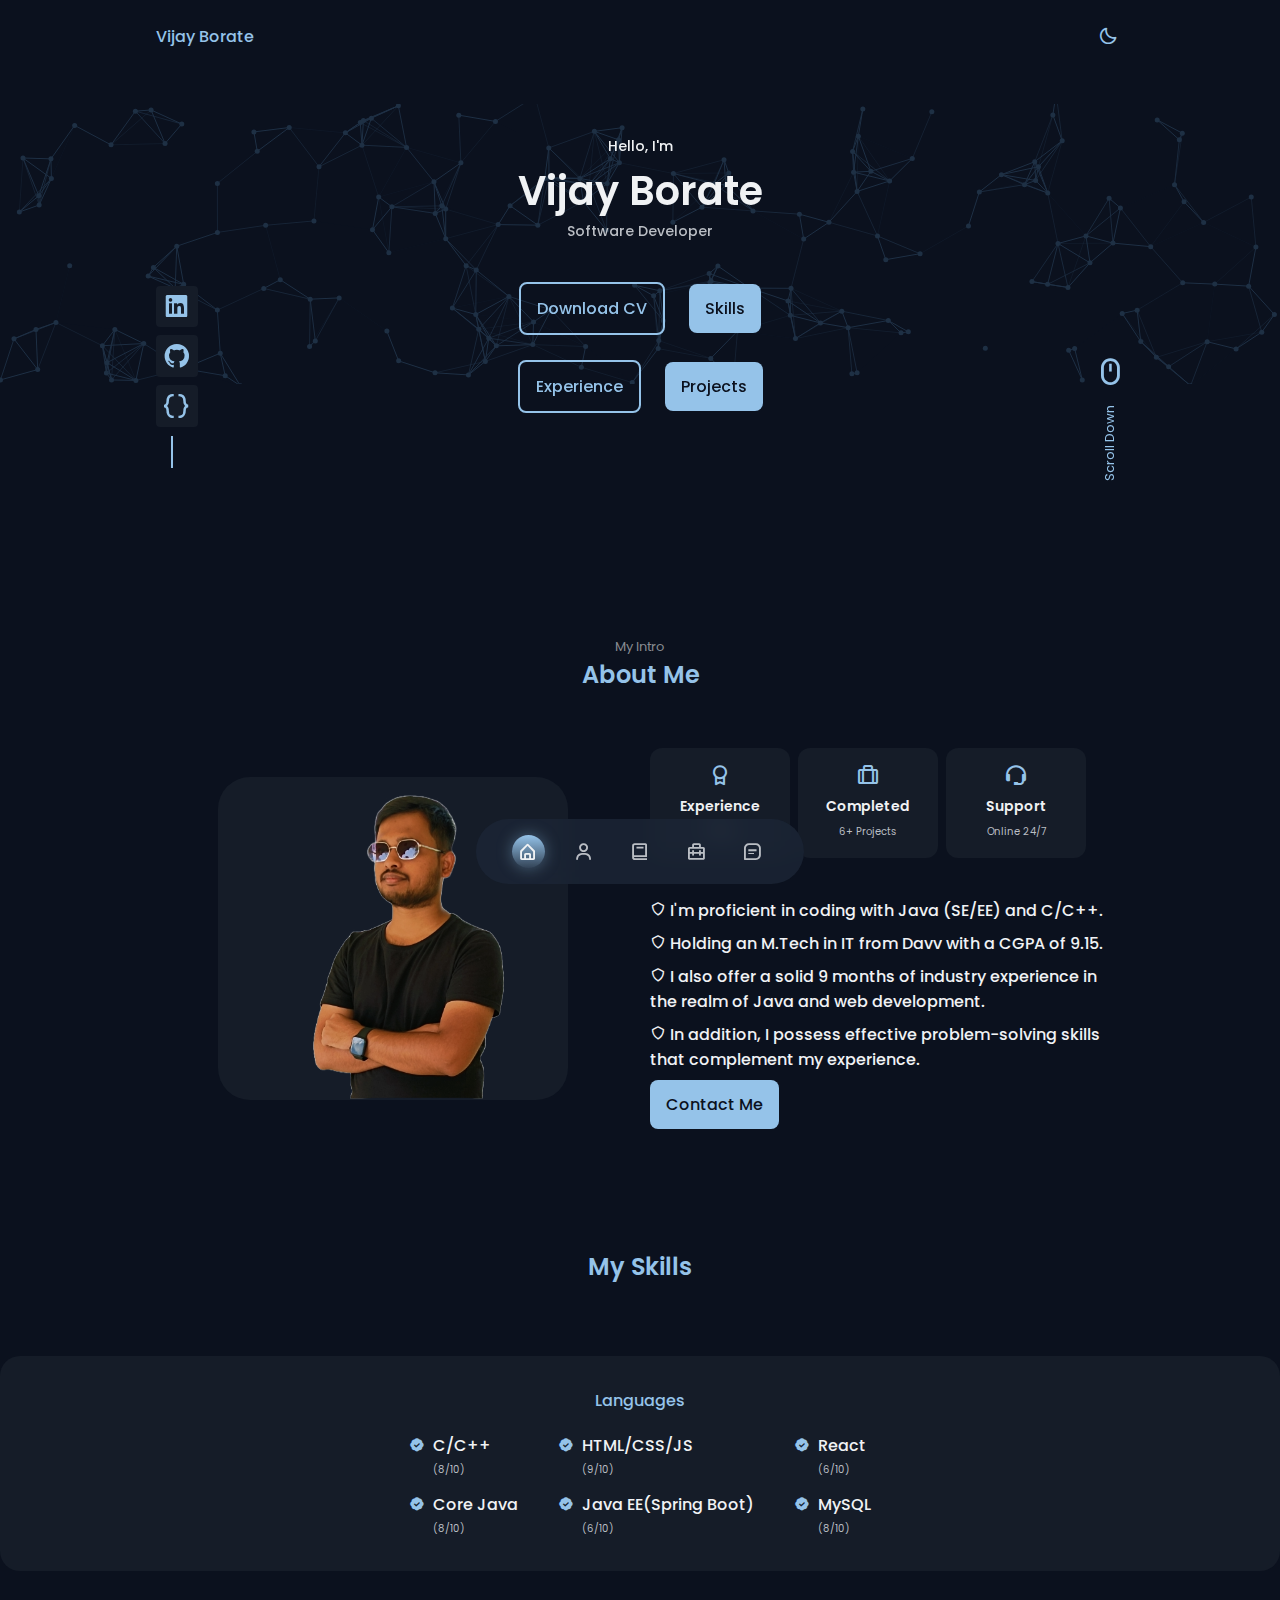
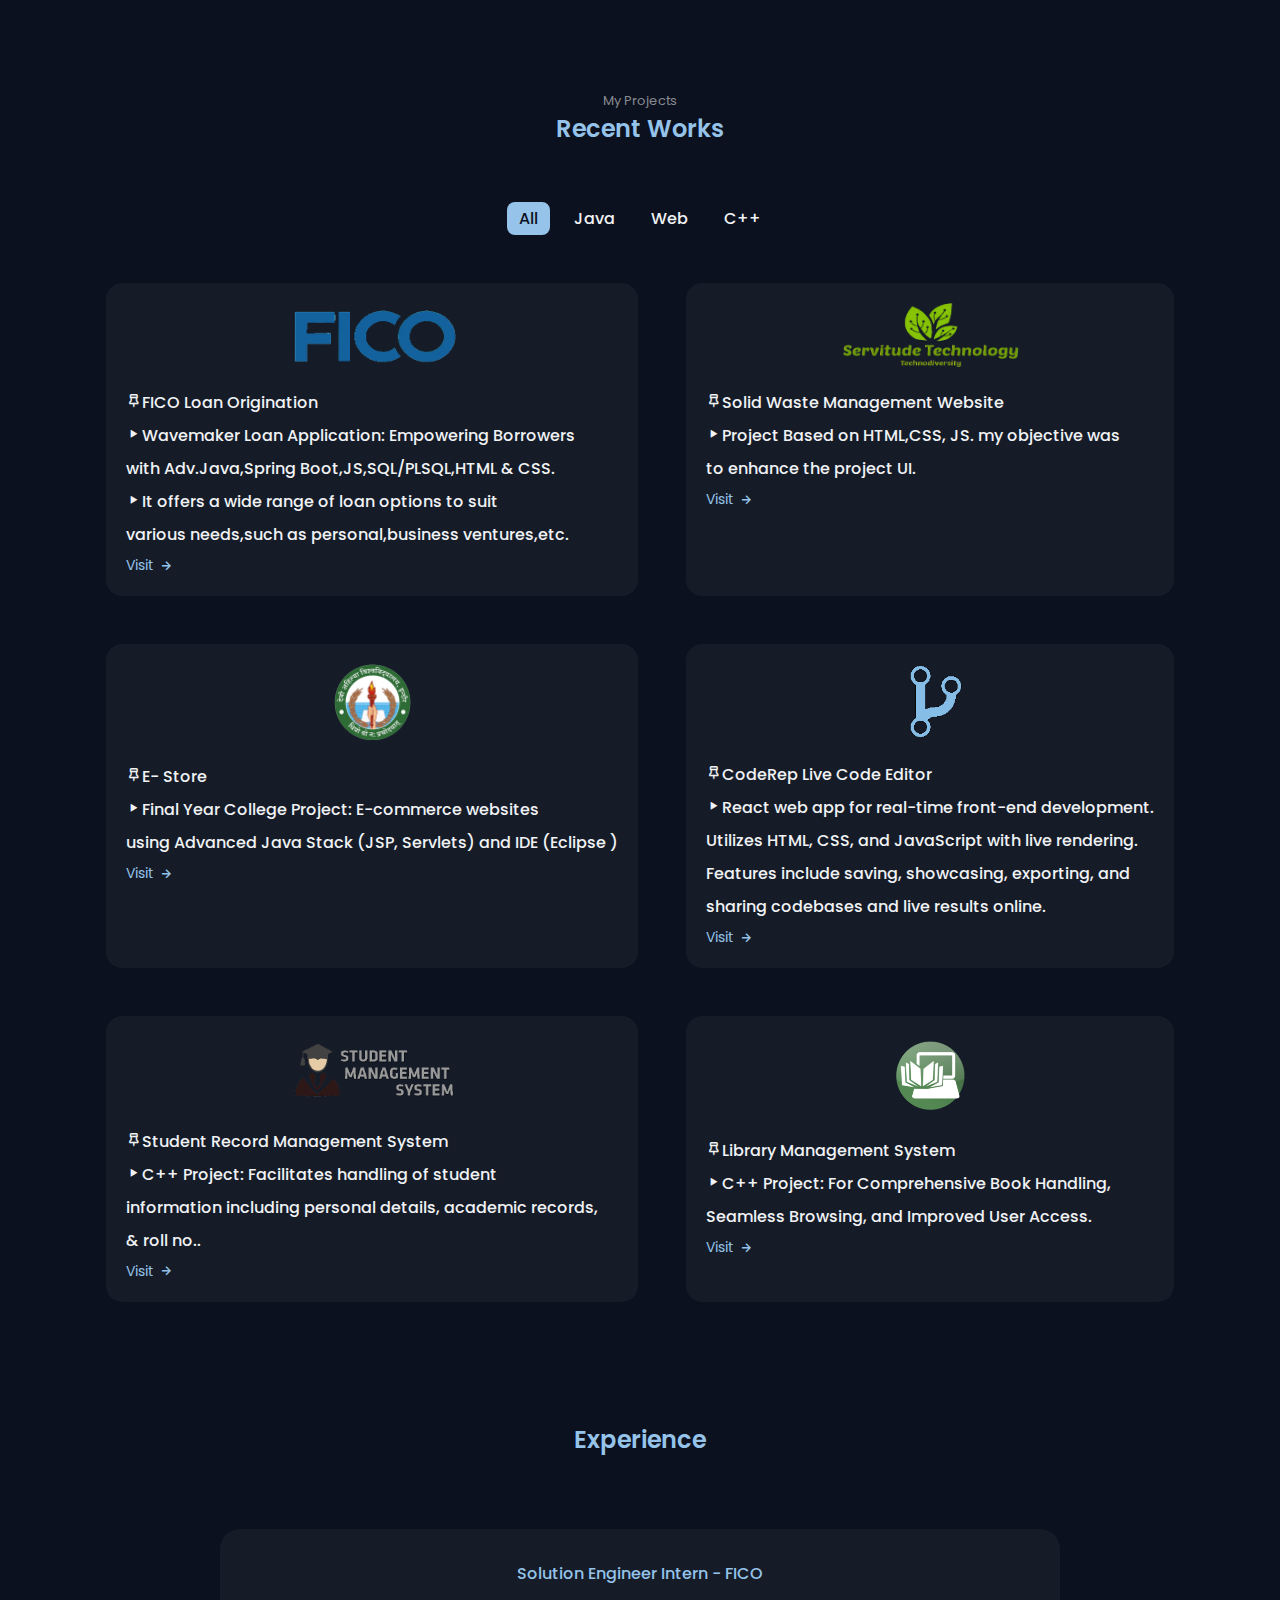
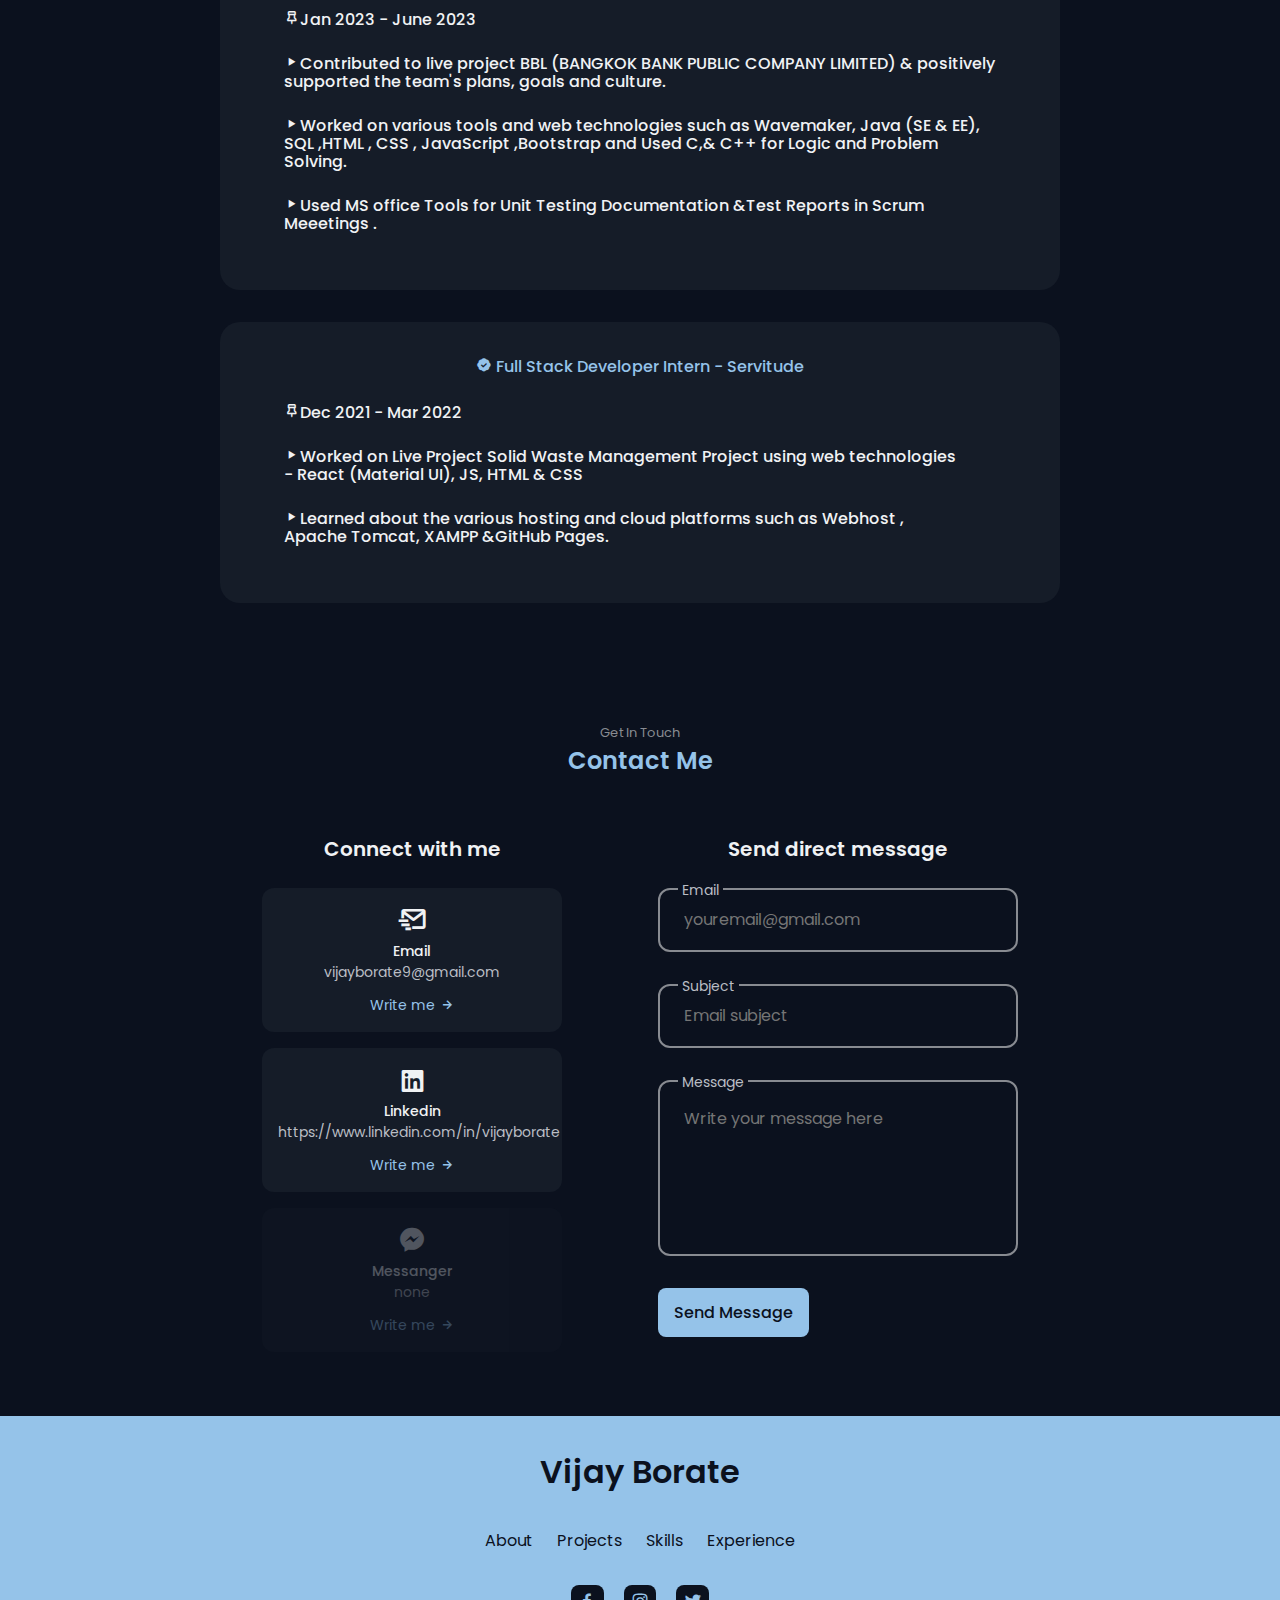
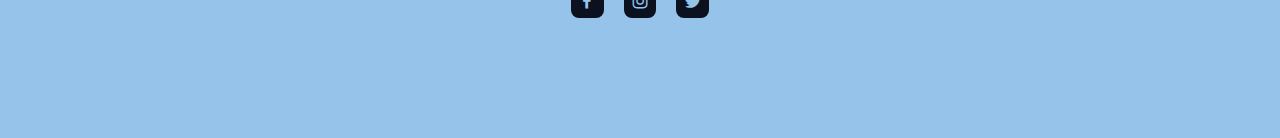
==== index.html @ 27e7170b "Update index.html" ====
<!DOCTYPE html>
<html lang="en">

<head>
    <meta charset="UTF-8">
    <meta name="viewport" content="width=device-width, initial-scale=1.0">

    <!--------------------- FAVICON --------------------->
    <link rel="shortcut icon" href="assets/img/logo.svg" type="image/x-icon">

    <!--------------------- BOXICONS --------------------->
    <link href='./external/boxicons-2.1.1/css/boxicons.css' rel='stylesheet'>


    <!--------------------- SWIPER CSS --------------------->
    <link rel="stylesheet" href="./external/css/swiper-bundle.css">

    <!--------------------- CSS --------------------->
    <link rel="stylesheet" href="./assets/css/styles.css">

    <title> VijayBorateResume: Unveiling My Professional Journey </title>
</head>

<body class="noselect">

    <!--#region HEADER-->
    <header class="header" id="header">
        <nav class="nav container">
            <a href="https://github.com/VIJAYBORATE1999" class="nav__logo">Vijay Borate </a>
            <div class="nav__menu">
                <ul class="nav__list">
                    <li class="nav__item">
                        <a href="#home" class="nav__link active-link">
                            <i class='bx bx-home-alt'></i>
                        </a>
                    </li>
                    <li class="nav__item">
                        <a href="#about" class="nav__link">
                            <i class='bx bx-user'></i>
                        </a>
                    </li>
                    <li class="nav__item">
                        <a href="#skills" class="nav__link">
                            <i class='bx bx-book'></i>
                        </a>
                    </li>
                    <li class="nav__item">
                        <a href="#work" class="nav__link">
                            <i class='bx bx-briefcase-alt-2'></i>
                        </a>
                    </li>
                    <li class="nav__item">
                        <a href="#contact" class="nav__link">
                            <i class='bx bx-message-square-detail'></i>
                        </a>
                    </li>
                </ul>
            </div>

            <!-- Theme change button -->
            <div class="nav__buttons">
                <i class='bx bx-moon change-theme' id="theme-button"></i>
                <!-- <i class='bx bx-globe change-theme' id="language-button"></i> -->
            </div>
        </nav>
    </header>
    <!--endregion-->

    <!--#region MAIN-->
    <main class="main">

        <!--#region HOME-->
        <section class="home section" id="home">

            <canvas id="canvas"> </canvas>
            <div class="home__container container grid">
                <div class="home__data">
                    <span class="home__greeting">Hello, I'm</span>
                    <h1 class="home__name">Vijay Borate</h1>
                    <h3 class="home__education">Software Developer</h3>

                    <div class="home__buttons">
                        <a download="" href="./assets/pdf/Vijay Borate Resumme.pdf" class="button button--ghost">
                            Download CV
                        </a>
                        <a href="#skills" class="button">Skills</a>
                        
                    </div>
                      <br   >
                    <div class="home__buttons">
                    <a download="" href="#experince" class="button button--ghost">
                        Experience
                     </a>
                     <a href="#work" class="button">Projects</a>

                    </div>
                    
                    
                </div>

                <div class="home__handle">
                    <!-- <img src="./assets/img/profile.png" alt="" class="home__img"> -->
                </div>
                <div class="home__social">
                    <a href="https://www.linkedin.com/in/vijayborate/" target="_blank" class="home__social-link">
                        <i class='bx bxl-linkedin-square'></i>
                    </a>
                    <a href="https://github.com/VIJAYBORATE1999" target="_blank" class="home__social-link">
                        <i class='bx bxl-github'></i>
                    </a>
                    <a href="https://leetcode.com/Jsvvin/" target="_blank" class="home__social-link">
                        <i class='bx bx-code-curly'></i>
                    </a>
                </div>

                <a href="#about" class="home__scroll">
                    <i class='bx bx-mouse home__scroll-icon'></i>
                    <span class="home__scroll-name">Scroll Down</span>
                </a>
            </div>
        </section>
        <!--endregion-->

        <!--#region ABOUT-->
        <section class="about section" id="about">
            <span class="section__subtitle">My Intro</span>
            <h2 class="section__title">About Me</h2>

            <div class="about__container container grid">
                <img src="./assets/img/about.png" alt="" class="about__img profileimage">

                <div class="about__data">
                    <div class="about__info">
                        <div class="about__box">
                            <i class='bx bx-award about__icon'></i>
                            <h3 class="about__title">Experience</h3>
                            <span class="about__subtitle">1 Years</span>
                        </div>
                        <div class="about__box">
                            <i class='bx bx-briefcase-alt about__icon'></i>
                            <h3 class="about__title">Completed</h3>
                            <span class="about__subtitle">6+ Projects</span>
                        </div>
                        <div class="about__box">
                            <i class='bx bx-support about__icon'></i>
                            <h3 class="about__title">Support</h3>
                            <span class="about__subtitle">Online 24/7</span>
                        </div>
                    </div>

                    <p class="about__description">
                        <h3 class="work__title"><i class='bx bx-shield'></i>  I'm proficient in coding with Java (SE/EE) and C/C++.</h3>
                        <h3 class="work__title"><i class='bx bx-shield'></i>  Holding an M.Tech in IT from Davv with a CGPA of 9.15. </h3>
                        <h3 class="work__title"><i class='bx bx-shield'></i>  I also offer a solid 9 months of industry experience in the realm of Java and web development. </h3>
                        <h3 class="work__title"><i class='bx bx-shield'></i>  In addition, I possess effective problem-solving skills that complement my experience. </h3>
                          
                    </p>

                    <a href="#contact" class="button">Contact Me</a>
                </div>
            </div>
        </section>
        <!--endregion-->

        <!--#region SKILLS-->
        <section class="skills section" id="skills">
            <span class="section__subtitle"></span>
            <h2 class="section__title">My Skills</h2>

            <div class="skills__container">
                
                <div class="skills__content">
                    <h3 class="skills__title">Languages</h3>

                    <div class="skills__box">
                        <div class="skills__group">
                            <div class="skills__data">
                                <i class='bx bxs-badge-check'></i>
                                <div>
                                    <h3 class="skills__name">C/C++</h3>
                                    
                                    <span class="skills__level">(8/10)<span>
                                </div>
                            </div>

                            <div class="skills__data">
                                <i class='bx bxs-badge-check'></i>
                                <div>
                                    <h3 class="skills__name">Core Java</h3>
                                    <span class="skills__level">(8/10)<span>
                                    
                                </div>
                            </div>
                        </div>
                        <div class="skills__group">
                            <div class="skills__data">
                                <i class='bx bxs-badge-check'></i>
                                <div>
                                    <h3 class="skills__name">HTML/CSS/JS</h3>
                                    <span class="skills__level">(9/10)<span>
                                </div>
                            </div>

                            <div class="skills__data">
                                <i class='bx bxs-badge-check'></i>
                                <div>
                                    <h3 class="skills__name">Java EE(Spring Boot)</h3>
                                    <span class="skills__level">(6/10)</span>
                                </div>
                            </div>
                        </div>
                        <div class="skills__group">
                            <div class="skills__data">
                                <i class='bx bxs-badge-check'></i>
                                <div>
                                    <h3 class="skills__name">React</h3>
                                    <span class="skills__level">(6/10)<span>
                                </div>
                            </div>

                            <div class="skills__data">
                                <i class='bx bxs-badge-check'></i>
                                <div>
                                    <h3 class="skills__name">MySQL</h3>
                                    <span class="skills__level">(8/10)</span>
                                </div>
                            </div>
                        </div>
                    </div>
                </div>
               
            </div>
        </section>
        <!--endregion-->

        <!--#region SERVICES -->
        <!-- <section class="services section">

            <span class="section__subtitle">My Service</span>
            <h2 class="section__title">What I Offer</h2>

            <div class="services__container container grid">
                <div class="services__card">
                    <h3 class="services__title"></h3>

                    <span class="services__button">
                        See more <i class="bx bx-right-arrow-alt services__icon"></i>
                    </span>

                    <div class="services__modal">
                        <div class="services__modal-content">
                            <i class="bx bx-x services__modal-close"></i>

                            <h3 class="services__modal-title">kkok</h3>
                            <p class="services__modal-description">
                                dfjsijfiosfsdhf dhifhosihdfhs
                            </p>

                            <ul class="services__modal-list">
                                <li class="services__modal-item">
                                    <i class="bx bx-check services__modal-icon"></i>
                                    <p class="services__modal-info">
                                        kdgkokdfog
                                    </p>
                                </li>

                                <li class="services__modal-item">
                                    <i class="bx bx-check services__modal-icon"></i>
                                    <p class="services__modal-info">
                                        kdgkokdfog
                                    </p>
                                </li>

                                <li class="services__modal-item">
                                    <i class="bx bx-check services__modal-icon"></i>
                                    <p class="services__modal-info">
                                        kdgkokdfog
                                    </p>
                                </li>
                            </ul>
                        </div>
                    </div>
                </div>

                <div class="services__card">
                    <h3 class="services__title"></h3>

                    <span class="services__button">
                        See more <i class="bx bx-right-arrow-alt services__icon"></i>
                    </span>
                </div>

                <div class="services__card">
                    <h3 class="services__title"></h3>

                    <span class="services__button">
                        See more <i class="bx bx-right-arrow-alt services__icon"></i>
                    </span>
                </div>
            </div>
        </section> -->
        <!--endregion-->

        <!--#region WORK -->
        <section class="work section" id="work">
            <span class="section__subtitle">My Projects</span>
            <h2 class="section__title">Recent Works</h2>

            <div class="work__filters">
                <span class="work__item active-work" data-filter='.all'>All</span>
                <span class="work__item" data-filter='.java'>Java</span>
                <span class="work__item" data-filter='.web'>Web</span>
                <span class="work__item" data-filter='.c'>C++</span>
            </div>

            <div class="work__container container grid">
                

                <!-- <div class="work__card mix java">
                    <img id="low_poly_art" src="./assets/img/work1-d.png" alt="" class="work__img">
                    <h3 class="work__title">FICO Loan Origination </h3>
                    <a href="https://github.com/ITS-V-I-J-A-Y-B-0-R-A-T-E/INDUSTRY-PROJECTS-/tree/main/F_I_C_0_L0AN_0RIGINATI0NS/B_B_L(Bangk0k_Bank_Public_C0mpany)" target="_blank" class="work__button">
                        Visit <i class="bx bx-right-arrow-alt work__icon"></i>
                    </a>
                </div> -->

                <!-- <div class="work__card mix java">
                    <img id="weather" src="./assets/img/work7-d.png" alt="" class="">
                    <h3 class="work__title">Weatherrrr</h3>
                    <a href="https://singhenterprisesportfolio.000webhostapp.com/index.html" target="_blank" class="work__button">
                        Visit <i class=""></i>
                    </a>
                </div> -->
                <div class="work__card mix" style="display: none;">
                    <img id="weather" src="./assets/img/servitude.png" alt="" class="work__img">
                    <h3 class="work__title">Some of my Project Work</h3>
                </div>
                
                
                <div class="work__card mix java all">
                    <div style="text-align: center;">
                    <img id="weather" src="./assets/img/fico.png" alt="" class="work__img"></div>
                    <h3 class="work__title"><i class='bx bx-pin'></i>FICO Loan Origination </h3>
                    <h2 class="work__title"><i class='bx bx-play'></i>Wavemaker Loan Application: Empowering Borrowers </h2>
                    <h2 class="work__title">with Adv.Java,Spring Boot,JS,SQL/PLSQL,HTML & CSS.</h2>
                    <h2 class="work__title"><i class='bx bx-play'></i>It offers a wide range of loan options to suit</h2>
                    <h2 class="work__title"> various needs,such as personal,business ventures,etc.</h2>
                    <a href="confidential.html" target="_blank" class="work__button">
                        Visit <i class="bx bx-right-arrow-alt work__icon"></i>
                    </a>
                </div>

                <div class="work__card mix web all">
                    <div style="text-align: center;">
                    <img id="weather" src="./assets/img/servitude.png" alt="" class="work__img"></div>
                    <h3 class="work__title"><i class='bx bx-pin'></i>Solid Waste Management Website</h3>
                    <h2 class="work__title"><i class='bx bx-play'></i>Project Based on HTML,CSS, JS. my objective was</h2>
                    <h2 class="work__title">  to enhance the project UI.</h2>

                    <a href="https://singhenterprisesportfolio.000webhostapp.com/index.html" target="_blank" class="work__button">
                        Visit <i class="bx bx-right-arrow-alt work__icon"></i>
                    </a>
                </div>
                <div class="work__card mix java all">
                    <div style="text-align: center;">
                    <img id="weather" src="./assets/img/davv.png" alt="" class="work__img" style="
                    width: 79px;
                "></div>
                    <h3 class="work__title"><i class='bx bx-pin'></i>E- Store </h3>
                    <h2 class="work__title"><i class='bx bx-play'></i>Final Year College Project: E-commerce websites</h2>
                    <h2 class="work__title">   using Advanced Java Stack (JSP, Servlets) and IDE (Eclipse )</h2>

                    <a href="https://github.com/VIJAYBORATE1999/Java-Web-Project-Shopping-Website-" target="_blank" class="work__button">
                        Visit <i class="bx bx-right-arrow-alt work__icon"></i>
                    </a>
                </div>


                <div class="work__card mix web all">
                    <div style="text-align: center;">
                    <img id="weather" src="./assets/img/coderepo.png" alt="" class="work__img" style="
                    width: 122px;
                "></div>
                    <h3 class="work__title"><i class='bx bx-pin'></i>CodeRep Live Code Editor</h3>
                    <h2 class="work__title"><i class='bx bx-play'></i>React web app for real-time front-end development. </h2>
                    <h2 class="work__title"> Utilizes HTML, CSS, and JavaScript with live rendering. </h2>
                    <h2 class="work__title"> Features include saving, showcasing, exporting, and </h2>
                    <h2 class="work__title"> sharing codebases and live results online.</h2>
                    <a href="https://coderep-live-code-editor.netlify.app/home" target="_blank" class="work__button">
                        Visit <i class="bx bx-right-arrow-alt work__icon"></i>
                    </a>
                </div>

                <div class="work__card mix c all">
                    <div style="text-align: center;">
                    <img id="weather" src="./assets/img/studentMgt .png" alt="" class="work__img" style="
                    width: 174px;"></div>
                    <h3 class="work__title"><i class='bx bx-pin'></i>Student Record Management System</h3>
                    <h2 class="work__title"><i class='bx bx-play'></i>C++ Project: Facilitates handling of student </h2>
                    <h2 class="work__title">information including personal details, academic records, </h2>
                    <h2 class="work__title">  & roll no..  </h2>
                    <a href="https://github.com/VIJAYBORATE1999/Projects-C-plus-plus/tree/main/Student-Record-Management-System" target="_blank" class="work__button">
                        Visit <i class="bx bx-right-arrow-alt work__icon"></i>
                    </a>
                </div>


                <div class="work__card mix c all">
                    <div style="text-align: center;">
                    <img id="weather" src="./assets/img/libraryMgt.png" alt="" class="work__img" style="
                    width: 79px;"></div>
                    <h3 class="work__title"><i class='bx bx-pin'></i>Library Management System </h3>
                    <h2 class="work__title"><i class='bx bx-play'></i>C++ Project: For Comprehensive Book Handling,</h2>
                    <h2 class="work__title">Seamless Browsing, and Improved User Access. </h2>
                    
                    <a href="https://github.com/VIJAYBORATE1999/Projects-C-plus-plus/tree/main/Library%20Management%20System%20in%20C%2B%2B" target="_blank" class="work__button">
                        Visit <i class="bx bx-right-arrow-alt work__icon"></i>
                    </a>
                </div>


            </div>
           

                <!-- <div class="work__card mix web">
                    <img id="virtual_piano" src="./assets/img/work6-d.png" alt="" class="work__img">
                    <h3 class="work__title">Virtual Piano</h3>
                    <a href="https://slaviboy.github.io/VirtualPiano/" target="_blank" class="work__button">
                        Demo <i class="bx bx-right-arrow-alt work__icon"></i>
                    </a>
                </div>
                
            </div> -->
        </section>
        <!--endregion-->

        <!--#region TESTIMONIALS -->
        <!-- <section class="testimonial section">
            <span class="section__subtitle">My Client</span>
            <h2 class="section__title">Testimonial</h2>

            <div class="testimonial__container container swiper">
                <div class="swiper-wrapper">
                    <div class="testimonial__card swiper-slide">
                        <img src="./assets/img/testimonial1.png" alt="" class="testimonial__img">
                        <h3 class="testimonial__name">none</h3>
                        <p class="testimonial__description">
                            none
                        </p>
                    </div>

                    <div class="testimonial__card swiper-slide">
                        <img src="./assets/img/testimonial2.png" alt="" class="testimonial__img">
                        <h3 class="testimonial__name">none</h3>
                        <p class="testimonial__description">
                            none
                        </p>
                    </div>

                    <div class="testimonial__card swiper-slide">
                        <img src="./assets/img/testimonial3.png" alt="" class="testimonial__img">
                        <h3 class="testimonial__name">none</h3>
                        <p class="testimonial__description">
                            none
                        </p>
                    </div>
                </div>
                <div class="swiper-pagination"></div>
            </div>
        </section> -->
        <!--endregion-->

        <section class="skills section" id="experince">
            <span class="section__subtitle"></span>
            <h2 class="section__title ">Experience</h2>

            <div class="skills__container container grid">
                
                <div class="skills__content">
                    <h3 class="skills__title">Solution Engineer Intern - FICO</h3>
                    <div>
                        <h3 class="skills__name"><i class='bx bx-pin'></i>Jan 2023 - June 2023</h3><br>
                       <h3 class="skills__name"><i class='bx bx-play'></i>Contributed to live project BBL (BANGKOK BANK PUBLIC COMPANY
                       LIMITED) & positively supported the team's plans, goals and culture.</h3><br>
                       <h3 class="skills__name"><i class='bx bx-play'></i>Worked on various tools and web technologies such as Wavemaker, Java (SE & EE), SQL ,HTML , CSS , JavaScript ,Bootstrap and Used C,& C++ for Logic and Problem Solving.</h3><br>
                        <h3 class="skills__name"><i class='bx bx-play'></i>Used MS office Tools for Unit Testing Documentation &Test Reports in Scrum Meeetings .</h3><br>
                   </div>
                   
                </div>
                <div class="skills__content">
                    <h3 class="skills__title">  <i class='bx bxs-badge-check'></i> Full Stack Developer Intern - Servitude</h3>

                    <div class="skills__box">
                        <div class="skills__group">
                            <div class="skills__data">
                                
                                <div>
                                     <h3 class="skills__name"><i class='bx bx-pin'></i>Dec 2021 - Mar 2022</h3><br>
                                    <h3 class="skills__name"><i class='bx bx-play'></i>Worked on Live Project Solid Waste Management Project using web technologies - React (Material UI), JS, HTML & CSS</h3><br>
                                     <h3 class="skills__name"><i class='bx bx-play'></i>Learned about the various hosting and cloud platforms such as Webhost , Apache Tomcat, XAMPP &GitHub Pages.</h3><br>
                                </div>
                            </div>

                           

                            
                        </div>
                       
                        <div class="skills__group">
                            

                            
                            <div class="skills__data">
                              
                               
                            </div>
                           
                        </div>
                    </div>
                </div>
            </div>
        </section>






        <!--#region CONTACT -->
        <section class="contact section" id="contact">
            <span class="section__subtitle">Get in touch</span>
            <h2 class="section__title">Contact me</h2>

            <div class="contact__container container grid">
                <div class="contact__content">
                    <h3 class="contact__title">Connect with me</h3>

                    <div class="contact__info">
                        <div class="contact__card">
                            <i class="bx bx-mail-send contact__card-icon"></i>
                            <h3 class="contact__card-title">Email</h3>
                            <span class="contact__card-data">vijayborate9@gmail.com</span>

                            <a href="mailto:vijayborate9@gmail.com" target="_blank" class="contact__button">
                                Write me <i class="bx bx-right-arrow-alt contact__button-icon"></i>
                            </a>
                        </div>

                        <div class="contact__card">
                            <i class='bx bxl-linkedin-square contact__card-icon'></i>
                            <h3 class="contact__card-title">Linkedin</h3>
                            <span class="contact__card-data">https://www.linkedin.com/in/vijayborate</span>

                            <a href="https://www.linkedin.com/in/vijayborate/" target="_blank" class="contact__button">
                                Write me <i class="bx bx-right-arrow-alt contact__button-icon"></i>
                            </a>
                        </div>

                        <div class="contact__card disabled">
                            <i class="bx bxl-messenger contact__card-icon"></i>
                            <h3 class="contact__card-title">Messanger</h3>
                            <span class="contact__card-data">none</span>

                            <a href="#" target="_blank" class="contact__button" aria-current="page">
                                Write me <i class="bx bx-right-arrow-alt contact__button-icon"></i>
                            </a>
                        </div>
                    </div>
                </div>

                <div class="contact__content">
                    <h3 class="contact__title">Send direct message</h3>

                    <form class="contact__form">
                        <div class="contact__form-div">
                            <label for="" class="contact__form-tag">Email</label>
                            <input id="client_email" type="text" placeholder="youremail@gmail.com" class="contact__form-input">
                        </div>
                        <div class="contact__form-div">
                            <label for="" class="contact__form-tag">Subject</label>
                            <input id="client_subject" type="text" placeholder="Email subject" class="contact__form-input">
                        </div>
                        <div class="contact__form-div contact__form-area">
                            <label for="" class="contact__form-tag">Message</label>
                            <textarea id="client_message" cols="30" rows="10" placeholder="Write your message here" class="contact__form-input"></textarea>
                        </div>

                        <button type="submit" id="send_email" class="button">Send Message</button>
                    </form>
                </div>
            </div>
        </section>
        <!--endregion-->

    </main>
    <!--endregion-->

    <!--#region FOOTER -->
    <footer class="footer">
        <div class="footer__container container">
            <h1 class="footer__title">Vijay Borate</h1>

            <ul class="footer__list">
                <li>
                    <a href="#about" class="footer__link">About</a>
                </li>
                <li>
                    <a href="#work" class="footer__link">Projects</a>
                </li>
                <li>
                    <a href="#skills" class="footer__link">Skills</a>
                </li>
                <li>
                    <a href="#experince" class="footer__link">Experience</a>
                </li>
            </ul>

            <ul class="footer__social">
                <a href="" target="_blank" class="footer__social-link">
                    <i class="bx bxl-facebook"></i>
                </a>

                <a href="" target="_blank" class="footer__social-link">
                    <i class="bx bxl-instagram"></i>
                </a>

                <a href="" target="_blank" class="footer__social-link">
                    <i class="bx bxl-twitter"></i>
                </a>
            </ul>

            <span class="footer__copy">
            </span>
        </div>
    </footer>
    <!--#endregion -->

    <!--#region JS -->
    <script src="./external/js/scrollreveal.js"></script>
    <script src="./external/js/swiper-bundle.js"></script>
    <script src="./external/js/mixitup.js"></script>
    <script src="./external/js/jquery-3.6.0.js"></script>
    <script src="./assets/js/main.js"></script>
    <script src="./assets/js/particles.js"></script>
    <!--endregion-->

</body>

</html>
---- assets/css/styles.css ----
/*=============== GOOGLE FONTS ===============*/

@import url("https://fonts.googleapis.com/css2?family=Poppins:wght@400;500;600&display=swap");

/*=============== VARIABLES CSS ===============*/

.disabled {
    pointer-events: none;
    opacity: 0.3;
}

[aria-current="page"] {
    pointer-events: none;
    cursor: default;
    text-decoration: none;
    color: black;
}

#canvas {
    position: absolute;
    opacity: 0.18;
}

.work__card img {
    /* image-rendering: pixelated; */
}






:root {
    --header-height: 3.5rem;
    /*========== Colors ==========*/
    /*Color mode HSL(hue, saturation, lightness)*/
    /*
        Purple: hsl(250, 66%, 75%)
        Blue: hsl(207, 90%, 72%)
        Pink: hsl(356, 66%, 75%)
        Teal: hsl(174, 63%, 62%)
  */
    --first-hue: 207;
    --sat: 66%;
    --lig: 75%;
    --second-hue: 219;
    --first-color: hsl(var(--first-hue), var(--sat), var(--lig));
    --first-color-alt: hsl(var(--first-hue), var(--sat), 71%);
    /* -4% */
    --title-color: hsl(var(--second-hue), 15%, 95%);
    --text-color: hsl(var(--second-hue), 8%, 75%);
    --text-color-light: hsl(var(--second-hue), 4%, 55%);
    --body-color: hsl(var(--second-hue), 48%, 8%);
    --container-color: hsl(var(--second-hue), 32%, 12%);
    /*========== Font and typography ==========*/
    /*.5rem = 8px | 1rem = 16px ...*/
    --body-font: 'Poppins', sans-serif;
    --biggest-font-size: 1.75rem;
    --h1-font-size: 1.5rem;
    --h2-font-size: 1.25rem;
    --h3-font-size: 1rem;
    --normal-font-size: .938rem;
    --small-font-size: .813rem;
    --smaller-font-size: .75rem;
    --tiny-font-size: .625rem;
    /*========== Font weight ==========*/
    --font-medium: 500;
    --font-semibold: 600;
    /*========== z index ==========*/
    --z-tooltip: 10;
    --z-fixed: 100;
    --z-modal: 1000;
}


/* Responsive typography */

@media screen and (min-width: 968px) {
     :root {
        --biggest-font-size: 2.5rem;
        --h1-font-size: 2.25rem;
        --h2-font-size: 1.5rem;
        --h3-font-size: 1.25rem;
        --normal-font-size: 1rem;
        --small-font-size: .875rem;
        --smaller-font-size: .813rem;
    }
}

h1 {
    transition: .3s;
}


/*=============== BASE ===============*/

.noselect,
.img {
    -webkit-touch-callout: none;
    -webkit-user-select: none;
    -khtml-user-select: none;
    -moz-user-select: none;
    -ms-user-select: none;
    user-select: none;
}

* {
    box-sizing: border-box;
    padding: 0;
    margin: 0;
}

html {
    /* scroll-behavior: smooth; */
}

body,
button,
input,
textarea {
    font-family: var(--body-font);
    font-size: var(--normal-font-size);
}

body {
    background-color: var(--body-color);
    color: var(--text-color);
    transition: .4s;
    overflow-x: hidden;
}

h1,
h2,
h3 {
    color: var(--title-color);
    font-weight: var(--font-semibold);
}

ul {
    list-style: none;
}

a {
    text-decoration: none;
}

button {
    cursor: pointer;
    border: none;
    outline: none;
}

img {
    max-width: 43%;
    height: auto;
}


/*=============== THEME ===============*/

.change-theme {
    font-size: 1.25rem;
    cursor: pointer;
    transition: .3s;
}

_change-theme:hover {
    color: var(--first-color);
}


/*========== Variables Dark theme ==========*/

body.light-theme {
    --title-color: hsl(var(--second-hue), 15%, 15%);
    --text-color: hsl(var(--second-hue), 8%, 35%);
    --body-color: hsl(var(--second-hue), 100%, 99%);
    --container-color: rgb(231 231 240);
}


/*========== 
    Color changes in some parts of 
    the website, in light theme
==========*/

.light-theme .scroll-header {
    box-shadow: 0 2px 4px hsla(0%, 0%, 1%, .1);
}

.light-theme .nav__menu {
    background-color: hsla(var(--second-hue), 32%, 90%, .8);
}

.light-theme .section__subtitle {
    color: var(--text-color);
}

.light-theme .home__social-link {
    box-shadow: 0 2px 8px hsla(var(--second-hue), 48%, 8%, .1);
}

.light-theme .home__social::after,
.light-theme .footer__social-link {
    background-color: var(--title-color);
}

.light-theme .home__social-link,
.light-theme .home__social,
.light-theme .button,
.light-theme .button:hover,
.light-theme .active-work,
.light-theme .footer__title,
.light-theme .footer__link,
.light-theme .footer__copy {
    color: var(--title-color);
}

.light-theme .about__box {
    box-shadow: 0 2px 8px hsla(var(--second-hue), 48%, 8%, .1);
}

.light-theme .skills__content,
.light-theme .services__card,
.light-theme .work__card,
.light-theme .testimonial__card,
.light-theme .contact__card {
    box-shadow: 0 2px 16px hsla(var(--second-hue), 48%, 8%, .1);
}

.light-theme .about__img {
    box-shadow: 2px 2px 18px hsla(var(--second-hue), 48%, 8%, .1);
}

.light-theme::-webkit-scrollbar {
    background-color: hsl(var(--second-hue), 8%, 66%);
}

.light-theme::-webkit-scrollbar-thumb {
    border-radius: .5rem;
    background-color: hsl(var(--second-hue), 8%, 54%);
}

.light-theme::-webkit-scrollbar-thumb:hover {
    background-color: hsl(var(--second-hue), 8%, 44%);
}

.light-theme #canvas {
    opacity: 0.5;
}


/*=============== REUSABLE CSS CLASSES ===============*/

.container {
    max-width: 968px;
    margin-left: 1rem;
    margin-right: 1rem;
}

.grid {
    display: grid;
    gap: 1.25rem;
}

.main {
    overflow: hidden;
}

.section {
    padding: 4.5rem 0 1rem;
}

.section__title,
.section__subtitle {
    text-align: center;
    text-transform: capitalize;
}

.section__title {
    font-size: var(--h2-font-size);
    color: var(--first-color);
    margin-bottom: 2rem;
}

.section__subtitle {
    display: block;
    font-size: var(--smaller-font-size);
    color: var(--text-color-light);
}


/*=============== HEADER & NAV===============*/

.header {
    position: fixed;
    top: 0;
    left: 0;
    width: 100%;
    background-color: var(--body-color);
    z-index: var(--z-fixed);
    transition: .4s;
}

.nav__buttons {
    color: var(--first-color);
    display: flex;
}

.nav__buttons .change-theme {
    padding: 0.4rem;
}

.nav {
    height: var(--header-height);
    display: flex;
    justify-content: space-between;
    align-items: center;
}

.nav__logo {
    color: var(--first-color);
    font-weight: var(--font-medium);
    transition: .4s;
}

.nav___logo:hover {
    color: var(--first-color-alt);
}

.nav__menu {
    position: fixed;
    bottom: 1rem;
    background-color: hsla(var(--second-hue), 32%, 16%, .8);
    width: 90%;
    border-radius: 4rem;
    padding: 1rem 2.25rem;
    backdrop-filter: blur(10px);
    transition: .4s;
}

.nav__list {
    display: flex;
    justify-content: space-between;
    align-items: center;
}

.nav__link {
    color: var(--text-color);
    font-size: 1.25rem;
    padding: .4rem;
    display: flex;
    border-radius: 5rem;
}


/* Active link */

.active-link {
    background: linear-gradient(180deg, hsla(var(--first-hue), var(--sat), var(--lig), 1), hsla(var(--first-hue), var(--sat), var(--lig), .2));
    box-shadow: 0 0 16px hsla(var(--first-hue), var(--sat), var(--lig), .4);
    color: var(--title-color);
}


/* Change background header */

.scroll-header {
    box-shadow: 0 4px 4px hsla(0, 0%, 4%, .3);
}


/*=============== HOME ===============*/

.home__container {
    position: relative;
    row-gap: 4.5rem;
    padding-top: 2rem;
}

.home__data {
    text-align: center;
}

.home__greeting,
.home__education {
    font-size: var(--small-font-size);
    font-weight: var(--font-medium);
}

.home__greeting {
    display: block;
    color: var(--title-color);
    margin-bottom: .25rem;
}

.home__education {
    color: var(--text-color);
    margin-bottom: 2.5rem;
}

.home__name {
    font-size: var(--biggest-font-size);
}

.home__img {
    width: 100%;
    justify-self: center;
}

.home__handle {
    justify-self: center;
    height: auto;
    margin-top: 2rem;
    /* 
    overflow: hidden;
    width: 190px;
    height: 293px;
    background: linear-gradient( 180deg, hsla(var(--first-hue), var(--sat), var(--lig), 1), hsla(var(--first-hue), var(--sat), var(--lig), .2)); */
    border-radius: 10rem 10rem 1rem 1rem;
    display: flex;
    align-items: flex-end;
    justify-content: center;
}

.home__buttons {
    display: flex;
    justify-content: center;
    align-items: center;
    gap: 1.5rem;
}

.home__social,
.home__scroll {
    position: absolute;
}

.home__social {
    bottom: 5rem;
    left: 0;
    display: grid;
    row-gap: .5rem;
}

.home__social-link {
    width: max-content;
    background-color: var(--container-color);
    color: var(--first-color);
    padding: .25rem;
    border-radius: .25rem;
    display: flex;
    font-size: 1rem;
    transition: .4s;
}

.home__social-link:hover {
    background-color: var(--first-color);
    color: #FFF;
}

.home__social::after {
    content: '';
    width: 32px;
    height: 2px;
    background-color: var(--first-color);
    transform: rotate(90deg) translate(16px, 3px);
}

.home__scroll {
    color: var(--first-color);
    right: -1.5rem;
    bottom: 4rem;
    display: grid;
    row-gap: 2.8rem;
    justify-items: center;
}

.home__scroll-icon {
    font-size: 1.25rem;
}

.home__scroll-name {
    font-size: var(--smaller-font-size);
    transform: rotate(-90deg);
}


/*=============== BUTTONS ===============*/

.button {
    display: inline-block;
    background-color: var(--first-color);
    color: var(--body-color);
    padding: .75rem 1rem;
    border-radius: .5rem;
    font-weight: var(--font-medium);
    transition: .4s;
}

.button:hover {
    background-color: var(--first-color-alt);
    color: var(--body-color);
}

.button--ghost {
    background-color: transparent;
    border: 2px solid var(--first-color);
    color: var(--first-color);
}


/*=============== ABOUT ===============*/

.about__container {
    row-gap: 2.5rem;
}

.about__img {
    width: 180px;
    border-radius: 2.5rem;
    justify-self: center;
    overflow: hidden;
    background-color: var(--container-color);
    /* -webkit-filter: grayscale(40%);
    filter: grayscale(40%); */
    transition: .45s;
}

.about__img:hover {
    -webkit-filter: grayscale(0%);
    filter: grayscale(0%);
    transition: .45s;
    cursor: pointer;
    border-radius: 2rem 2rem 2rem 2rem;
}

.about__data {
    text-align: center;
}

.about__info {
    display: grid;
    grid-template-columns: repeat(3, 1fr);
    gap: .5rem;
    margin-bottom: 2rem;
}

.about__box {
    background-color: var(--container-color);
    border-radius: .75rem;
    padding: .75rem .5rem;
}

.about__icon {
    font-size: 1.5rem;
    color: var(--first-color);
    margin-bottom: .5rem;
}

.about__title {
    font-size: var(--small-font-size)
}

.about__subtitle {
    font-size: var(--tiny-font-size)
}

.about__description {
    margin-bottom: 2rem;
    text-align: justify;
}


/*=============== SKILLS ===============*/

.skills__container {
    row-gap: 2rem;
    padding-top: 1rem;
}

.skills__content {
    background-color: var(--container-color);
    padding: 1.5rem;
    border-radius: 1.25rem;
}

.skills__title {
    font-size: var(--normal-font-size);
    font-weight: var(--font-medium);
    color: var(--first-color);
    text-align: center;
    margin-bottom: 1.5rem;
}

.skills__box {
    display: flex;
    justify-content: center;
    column-gap: 2.5rem;
}

.skills__group {
    display: grid;
    align-content: flex-start;
    row-gap: 1rem;
}

.skills__data {
    display: flex;
    column-gap: .5rem;
}

.skills .bxs-badge-check {
    font-size: 1rem;
    color: var(--first-color);
}

.skills__name {
    font-size: var(--normal-font-size);
    font-weight: var(--font-medium);
    line-height: 18px;
}

.skills__level {
    font-size: var(--tiny-font-size);
}


/*=============== SERVICES ===============*/

.services__container {
    grid-template-columns: repeat(2, 1fr);
    gap: 1.5rem;
    padding-top: 1rem;
}

.services__card {
    background-color: var(--container-color);
    padding: 3rem 1.5rem 1.5rem;
    border-radius: 1rem;
}

.services__title {
    font-size: var(--h3-font-size);
    margin-bottom: 2.5rem;
}

.services__button {
    color: var(--first-color);
    font-size: var(--small-font-size);
    display: flex;
    align-items: center;
    column-gap: .25rem;
    cursor: pointer;
}

.services__button:hover .services__icon {
    transform: translateX(.25rem);
}

.services__icon {
    font-size: 1rem;
    transition: .4s;
}


/* Services modal */

.services__modal {
    position: fixed;
    inset: 0;
    background-color: hsla(var(--second-hue), 28%, 16%, .7);
    padding: 2rem 1rem;
    display: grid;
    place-items: center;
    transition: .4s;
    z-index: var(--z-modal);
    visibility: hidden;
    opacity: 0;
}

.services__modal-content {
    position: relative;
    background-color: var(--body-color);
    padding: 4.5rem 1.5rem 2.5rem;
    border-radius: 1.5rem;
}

.services__modal-title,
.services__modal-description {
    text-align: center;
}

.services__modal-title {
    font-size: var(--h3-font-size);
    color: var(--first-color);
    margin-bottom: 1rem;
}

.services__modal-description {
    font-size: var(--small-font-size);
    margin-bottom: 2rem;
}

.services__modal-list {
    display: grid;
    row-gap: .75rem;
}

.services__modal-item {
    display: flex;
    align-items: flex-start;
    column-gap: .5rem;
}

.services__modal-icon {
    font-size: 1.5rem;
    color: var(--first-color);
}

.services__modal-info {
    font-size: var(--small-font-size);
}

.services__modal-close {
    position: absolute;
    top: 1.5rem;
    right: 1.5rem;
    font-size: 1.5rem;
    color: var(--first-color);
    cursor: pointer;
}


/*Active modal*/

.active-modal {
    opacity: 1;
    visibility: visible;
}


/*=============== WORK ===============*/

.work__container {
    padding-top: 1rem;
}

.work__filters {
    display: flex;
    justify-content: center;
    align-items: center;
    column-gap: .75rem;
    margin-bottom: 2rem;
}

.work__item {
    cursor: pointer;
    color: var(--title-color);
    padding: .25rem .75rem;
    font-weight: var(--font-medium);
    border-radius: .5rem;
}

.work__card {
    background-color: var(--container-color);
    padding: 1rem;
    border-radius: 1rem;
}

.work__img {
    border-radius: 1rem;
    margin-bottom: .75rem;
}

.work__title {
    font-size: var(--normal-font-size);
    font-weight: var(--font-medium);
    margin-bottom: .25rem;
}

.work__button {
    width: max-content;
    color: var(--first-color);
    font-size: var(--small-font-size);
    display: flex;
    align-items: center;
    column-gap: .25rem;
}

.work__button:hover .work__icon {
    transform: translateX(.25rem);
}

.work__icon {
    font-size: 1rem;
    transition: .4s;
}

.active-work {
    background-color: var(--first-color);
    color: var(--body-color);
}


/* Active item work*/


/*=============== TESTIMONIAL ===============*/

.testimonial__card {
    background-color: var(--container-color);
    padding: 1.25rem 1.5rem;
    border-radius: 1.5rem;
    margin-bottom: 3rem;
}

.testimonial__img {
    width: 60px;
    border-radius: 3rem;
    margin-bottom: 1rem;
}

.testimonial__name {
    font-size: var(--normal-font-size);
    font-weight: var(--font-medium);
    margin-bottom: .25rem;
}

.testimonial__description {
    font-size: var(--small-font-size);
}


/* Swiper class */

.swiper-pagination-bullet {
    background-color: var(--text-color-light);
}

.swiper-pagination-bullet-active {
    background-color: var(--first-color);
}

.profileimage {
    max-width: 75%;
}


/*=============== CONTACT ===============*/

.contact__container {
    row-gap: 3rem;
    padding-bottom: 3rem;
}

.contact__title {
    text-align: center;
    font-size: var(--h3-font-size);
    margin-bottom: 1.5rem;
}

.contact__info {
    display: grid;
    gap: 1rem;
}

.contact__card {
    background-color: var(--container-color);
    padding: 1rem;
    border-radius: .75rem;
    text-align: center;
}

.contact__card-icon {
    font-size: 2rem;
    color: var(--title-color);
    margin-bottom: .25rem;
}

.contact__card-title,
.contact__card-data {
    font-size: var(--small-font-size);
}

.contact__card-title {
    font-weight: var(--font-medium);
}

.contact__card-data {
    display: block;
    margin-bottom: .75rem;
}

.contact__button {
    color: var(--first-color);
    font-size: var(--small-font-size);
    display: flex;
    align-items: center;
    justify-content: center;
    column-gap: .25rem;
}

.contact__button:hover .contact__button-icon {
    transform: translateX(.25rem);
}

.contact__button-icon {
    font-size: 1rem;
    transition: .4s;
}

.contact__form-div {
    position: relative;
    margin-bottom: 2rem;
    height: 4rem;
}

.contact__form-input {
    position: absolute;
    top: 0;
    left: 0;
    width: 100%;
    height: 100%;
    border: 2px solid var(--text-color-light);
    background: none;
    color: var(--text-color);
    outline: none;
    padding: 1.5rem;
    border-radius: .75rem;
    z-index: 1;
}

.contact__form-tag {
    position: absolute;
    top: -.75rem;
    left: 1.25rem;
    font-size: var(--small-font-size);
    padding: .25rem;
    background-color: var(--body-color);
    z-index: 10;
}

.contact__form-area {
    height: 11rem;
}

.contact__form-area textarea {
    resize: none;
}


/*=============== FOOTER ===============*/

.footer {
    background-color: var(--first-color);
}

.footer__container {
    padding: 2rem 0 3rem;
}

.footer__title,
.footer__link {
    color: var(--body-color);
}

.footer__title {
    text-align: center;
    margin-bottom: 2rem;
}

.footer__list {
    display: flex;
    justify-content: center;
    column-gap: 1.5rem;
    margin-bottom: 2rem;
}

.footer__social {
    display: flex;
    justify-content: center;
    column-gap: 1.25rem;
}

.footer__social-link {
    background-color: var(--body-color);
    color: var(--first-color);
    padding: .25rem;
    border-radius: .25rem;
    font-size: 1rem;
    display: inline-flex;
}

.footer__copy {
    display: block;
    margin-top: 4.5rem;
    color: var(--container-color);
    text-align: center;
    font-size: var(--smaller-font-size);
}


/*=============== SCROLL BAR ===============*/

::-webkit-scrollbar {
    width: .6rem;
    border-radius: .5rem;
    background-color: hsl(var(--second-hue), 8%, 38%);
}

::-webkit-scrollbar-thumb {
    border-radius: .5rem;
    background-color: hsl(var(--second-hue), 8%, 26%);
}

::-webkit-scrollbar-thumb:hover {
    background-color: hsl(var(--second-hue), 8%, 20%);
}


/*=============== BREAKPOINTS ===============*/


/* For small devices */

@media screen and (max-width:320px) {
    .nav__menu {
        padding: 1rem 1.5rem;
    }
    .home__buttons {
        flex-direction: column;
    }
    .home__handle {
        width: 150px;
        height: 253px;
    }
    .home__img {
        width: 100%;
    }
    .about__info {
        grid-template-columns: repeat(2, 1fr);
    }
    .skills__box {
        column-gap: 1rem;
    }
    .skills__name {
        font-size: var(--small-font-size);
    }
    .services__container {
        grid-template-columns: 145px;
        justify-content: center;
    }
    .work__item {
        font-size: var(--small-font-size);
    }
    .work__filters {
        column-gap: .25rem;
    }
    .about__img {
        border-radius: 1rem 1rem 1rem 1rem;
    }
}


/* For medium devices */

@media screen and (min-width:576px) {
    .nav__menu {
        width: 328px;
        left: 0;
        right: 0;
        margin: 0 auto;
    }
    .about__info {
        grid-template-columns: repeat(3, 140px);
        justify-content: center;
    }
    .about__description {
        padding: 0 5rem;
    }
    .skills__container {
        justify-content: center;
    }
    .skills__content {
        padding: 2rem 4rem;
    }
    .services__container {
        grid-template-columns: repeat(2, 160px);
        justify-content: center;
    }
    .services__modal-content {
        width: 500px;
        padding: 4.5rem 2.5rem 2.5rem;
    }
    .services__modal-description {
        padding: 0 3.5rem;
    }
    .work__container {
        justify-content: center;
    }
    .work__img {
        width: 177px;
    }
    .contact__info {
        grid-template-columns: 300px;
        justify-content: center;
    }
    .contact__form {
        width: 360px;
        margin: 0 auto;
    }
    .about__img {
        border-radius: 1rem 1rem 1rem 1rem;
    }
    .home__img {
        width: 470px;
    }
}

@media screen and (min-width:767px) {
    .work__container {
        grid-template-columns: repeat(2, max-content);
    }
    .contact__container {
        grid-template-columns: repeat(2, max-content);
        justify-content: center;
        column-gap: 3rem;
    }
    .about__img {
        border-radius: 1rem 1rem 1rem 1rem;
    }
    .home__img {
        width: 510px;
    }
}


/* For large devices */

@media screen and (min-width:992px) {
    .container {
        margin-left: auto;
        margin-right: auto;
    }
    .section {
        padding: 6.5rem 0 1rem;
    }
    .section__title {
        margin-bottom: 3.5rem;
    }
    .nav {
        height: calc(var(--header-height) + 1rem);
    }
    .home__handle {
        width: auto;
        height: auto;
    }
    .home__img {
        width: 100%;
    }
    .home__social-link {
        padding: .4rem;
        font-size: 1.25rem;
    }
    .home__social::after {
        transform: rotate(90deg) translate(16px, 0);
    }
    .home__scroll-icon {
        font-size: 2rem;
    }
    .about__container {
        grid-template-columns: repeat(2, 1fr);
        align-items: center;
    }
    .about__img {
        width: 350px;
        padding: 0.1rem;
        border-radius: 2rem 2rem 2rem 2rem;
    }
    .about__data {
        text-align: initial;
    }
    .about__info {
        justify-content: initial;
    }
    .about__box {
        text-align: center;
        padding: 1rem 1.25rem;
    }
    .about__description {
        padding: 0 4rem 0 0;
        margin-bottom: 2.5rem;
    }
    .skills__container {
        grid-template-columns: repeat(1, 840px);
        column-gap: 3rem;
    }
    .services__container {
        grid-template-columns: repeat(3, 192px);
        column-gap: 3rem;
    }
    .services__card {
        padding: 5rem 2rem 1.5rem;
    }
    .work__container {
        gap: 3rem;
    }
    .work__card {
        padding: 1.25rem;
    }
    .work__img {
        margin-bottom: 1rem;
    }
    .work__title {
        margin-bottom: .5rem;
    }
    .testimonial__card {
        padding: 1.5rem 2rem;
    }
    .contact__container {
        column-gap: 6rem;
    }
    .footer__social-link {
        font-size: 1.25rem;
        padding: .4rem;
        border-radius: .5rem;
    }
}
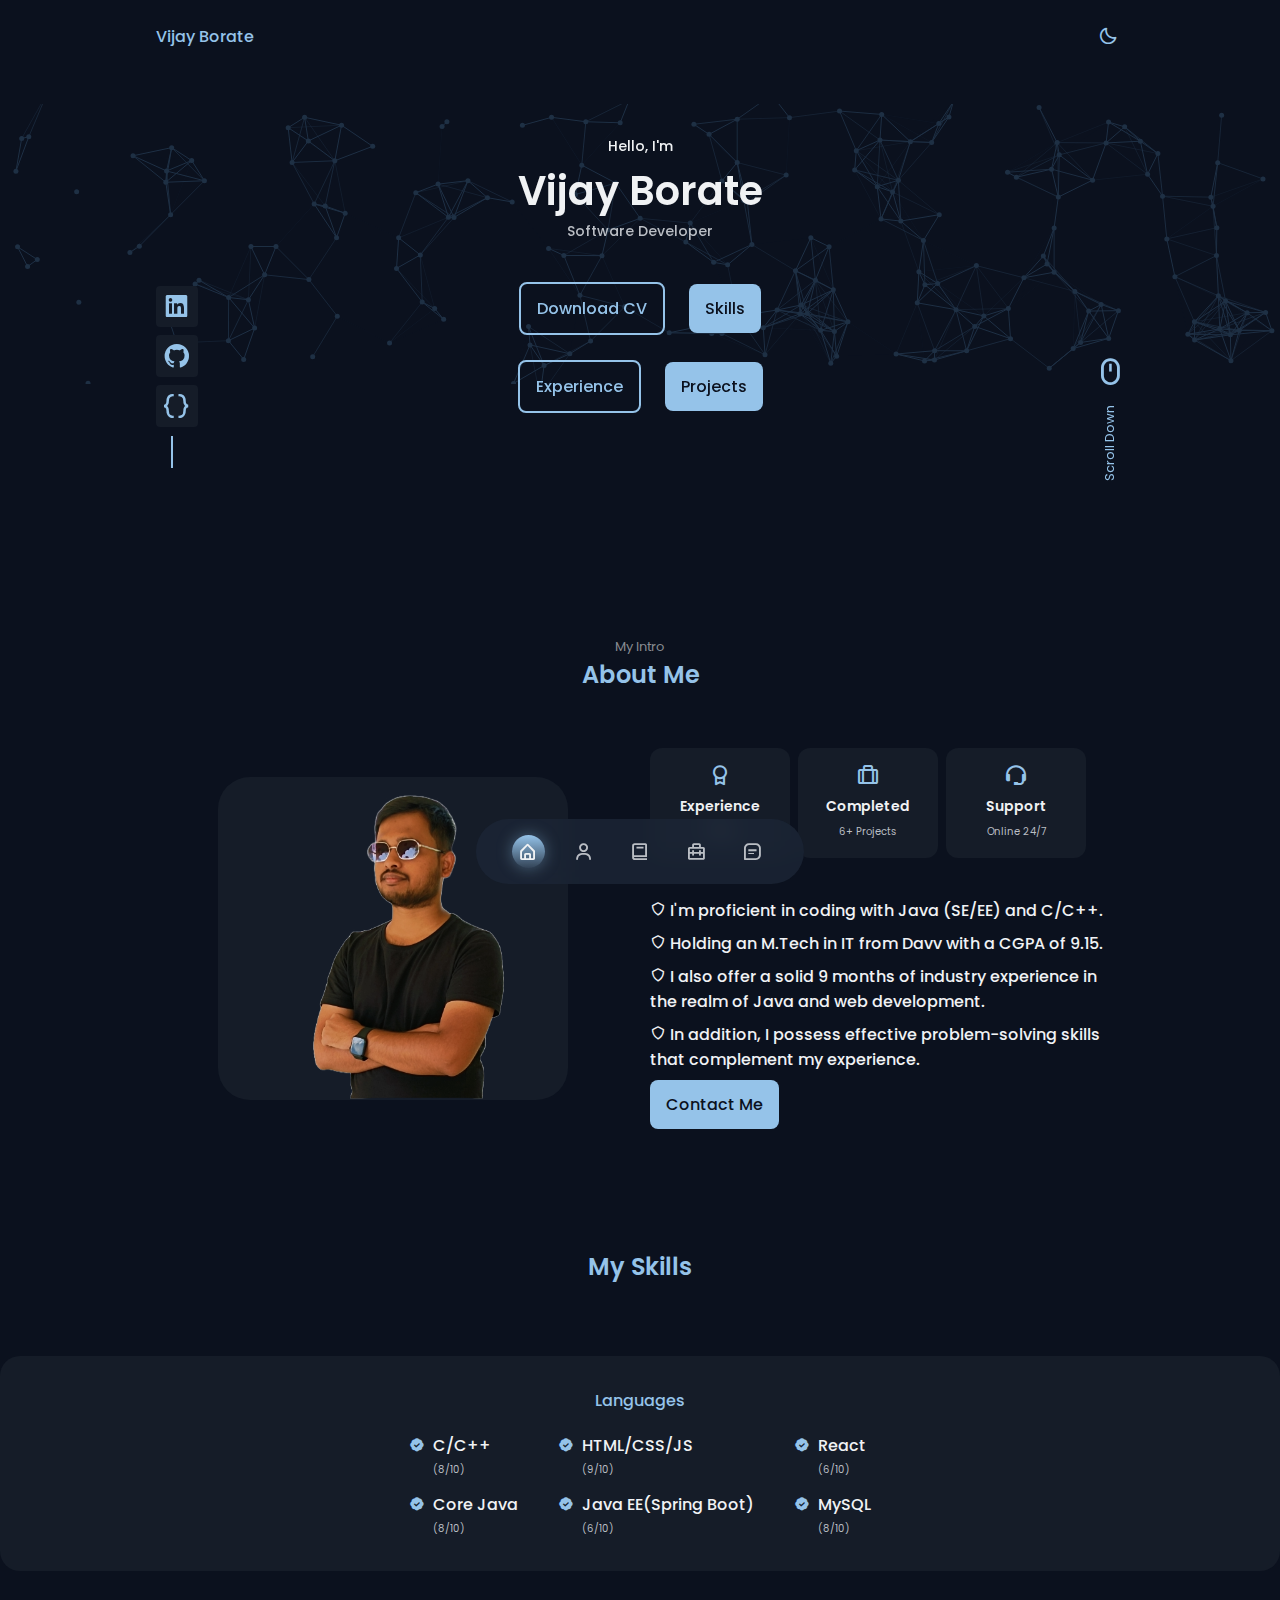
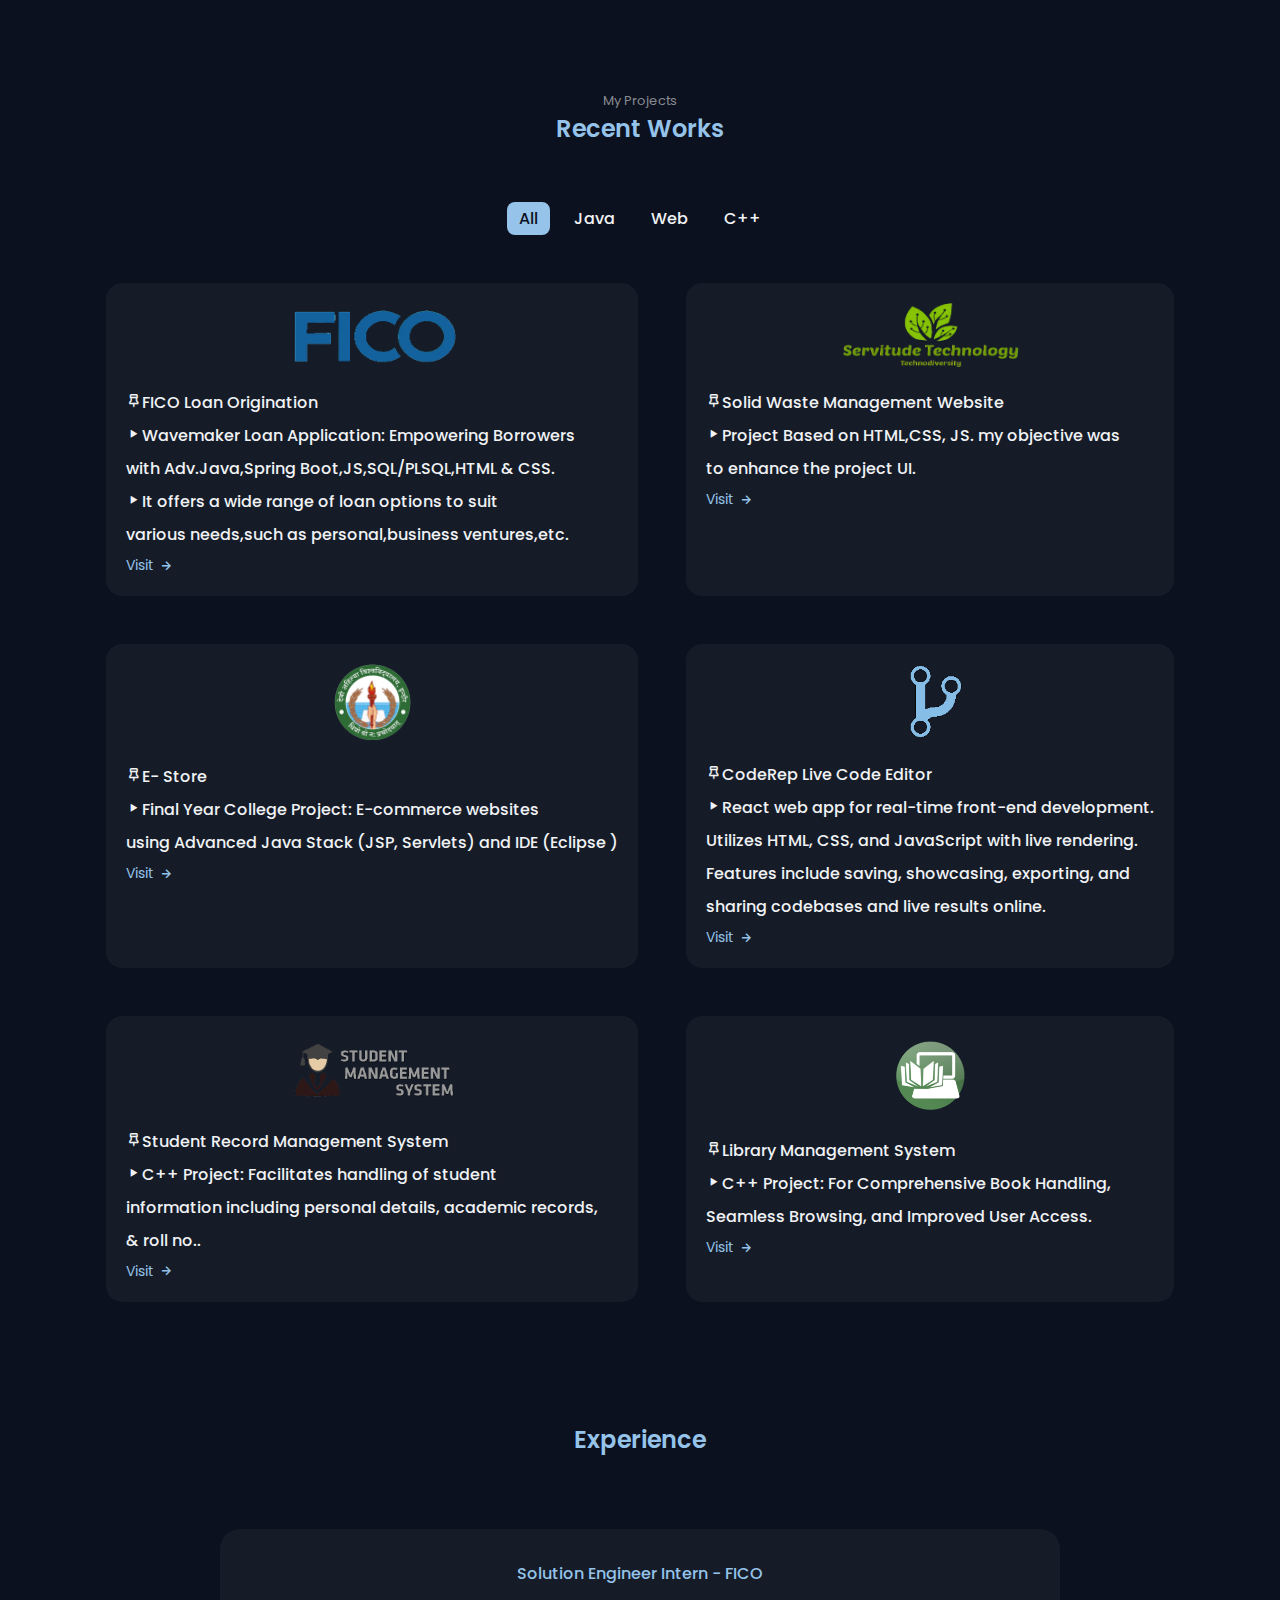
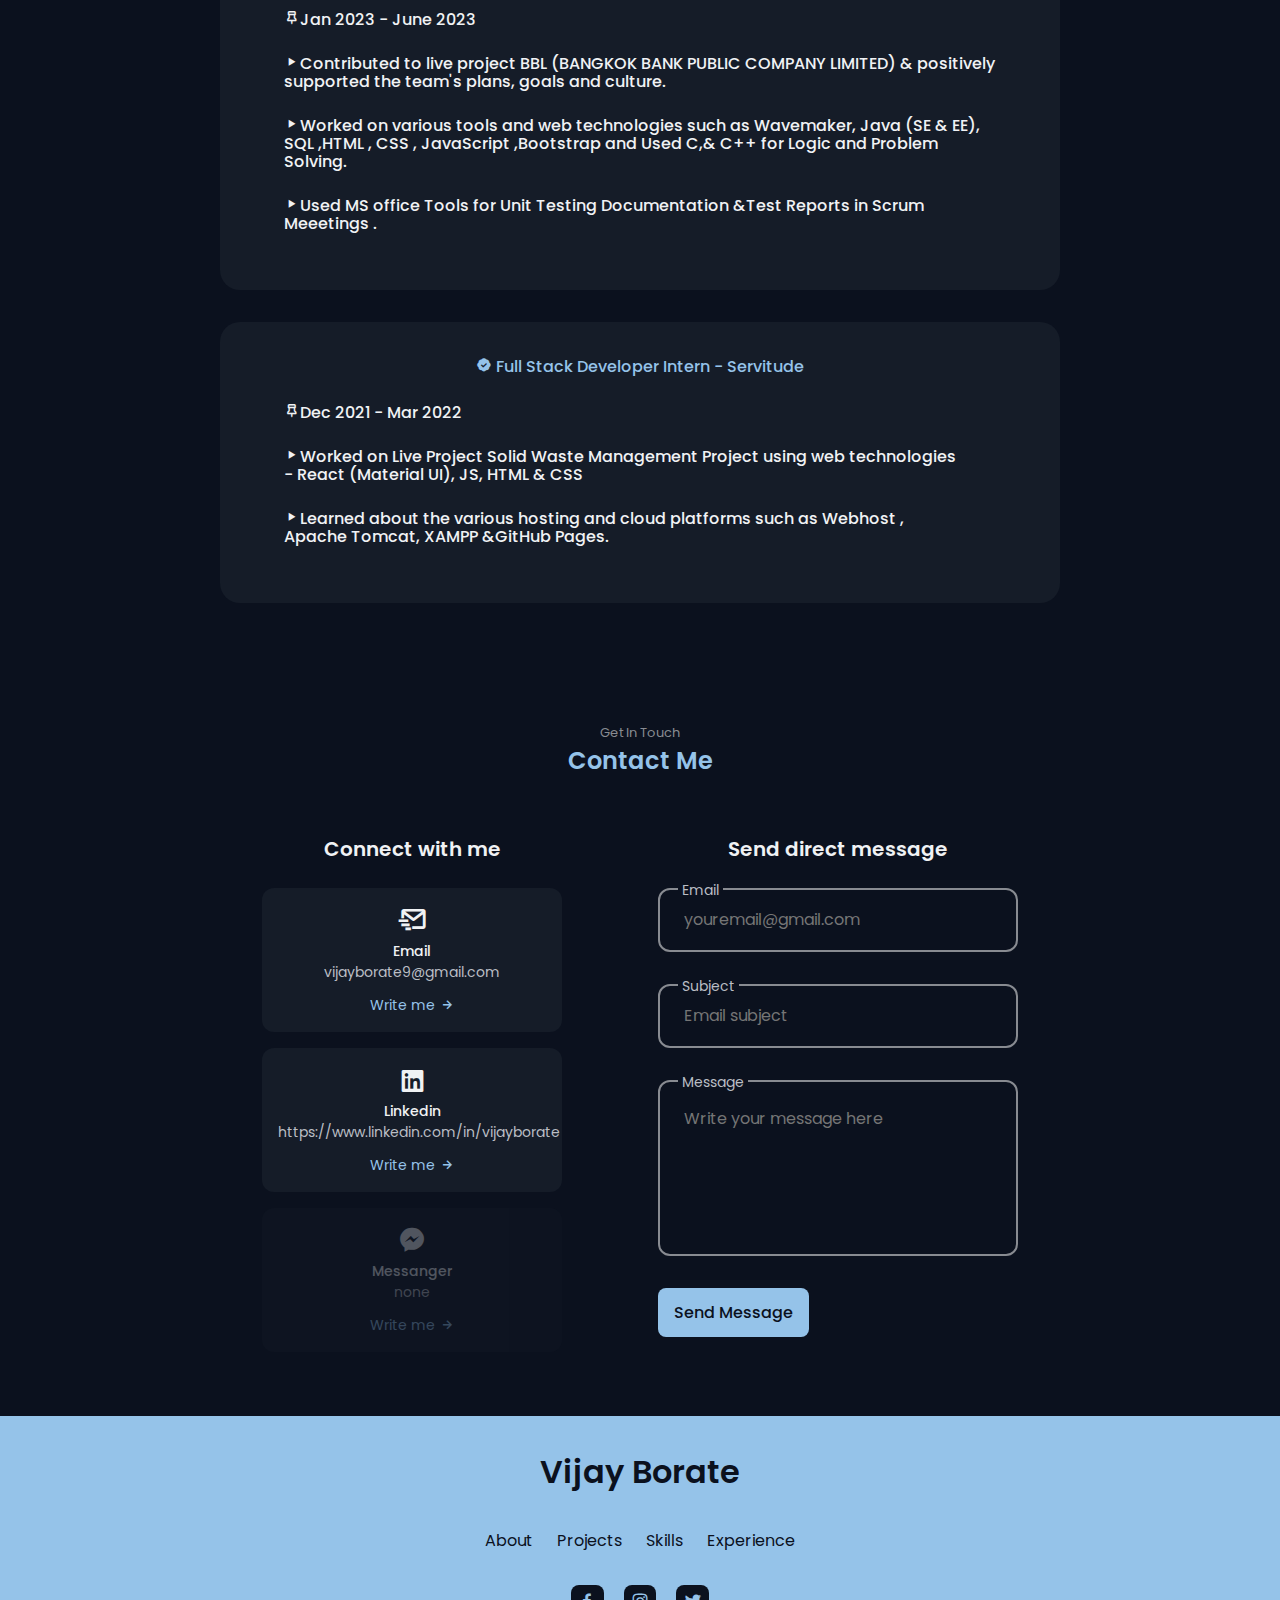
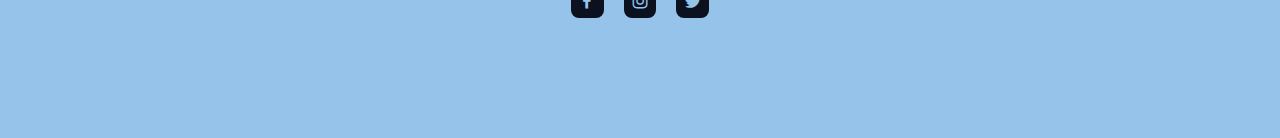
==== commit fd97f49b: "Update index.html" ====
--- a/index.html
+++ b/index.html
@@ -316,13 +316,7 @@
             <div class="work__container container grid">
                 
 
-                <!-- <div class="work__card mix java">
-                    <img id="low_poly_art" src="./assets/img/work1-d.png" alt="" class="work__img">
-                    <h3 class="work__title">FICO Loan Origination </h3>
-                    <a href="https://github.com/ITS-V-I-J-A-Y-B-0-R-A-T-E/INDUSTRY-PROJECTS-/tree/main/F_I_C_0_L0AN_0RIGINATI0NS/B_B_L(Bangk0k_Bank_Public_C0mpany)" target="_blank" class="work__button">
-                        Visit <i class="bx bx-right-arrow-alt work__icon"></i>
-                    </a>
-                </div> -->
+            
 
                 <!-- <div class="work__card mix java">
                     <img id="weather" src="./assets/img/work7-d.png" alt="" class="">
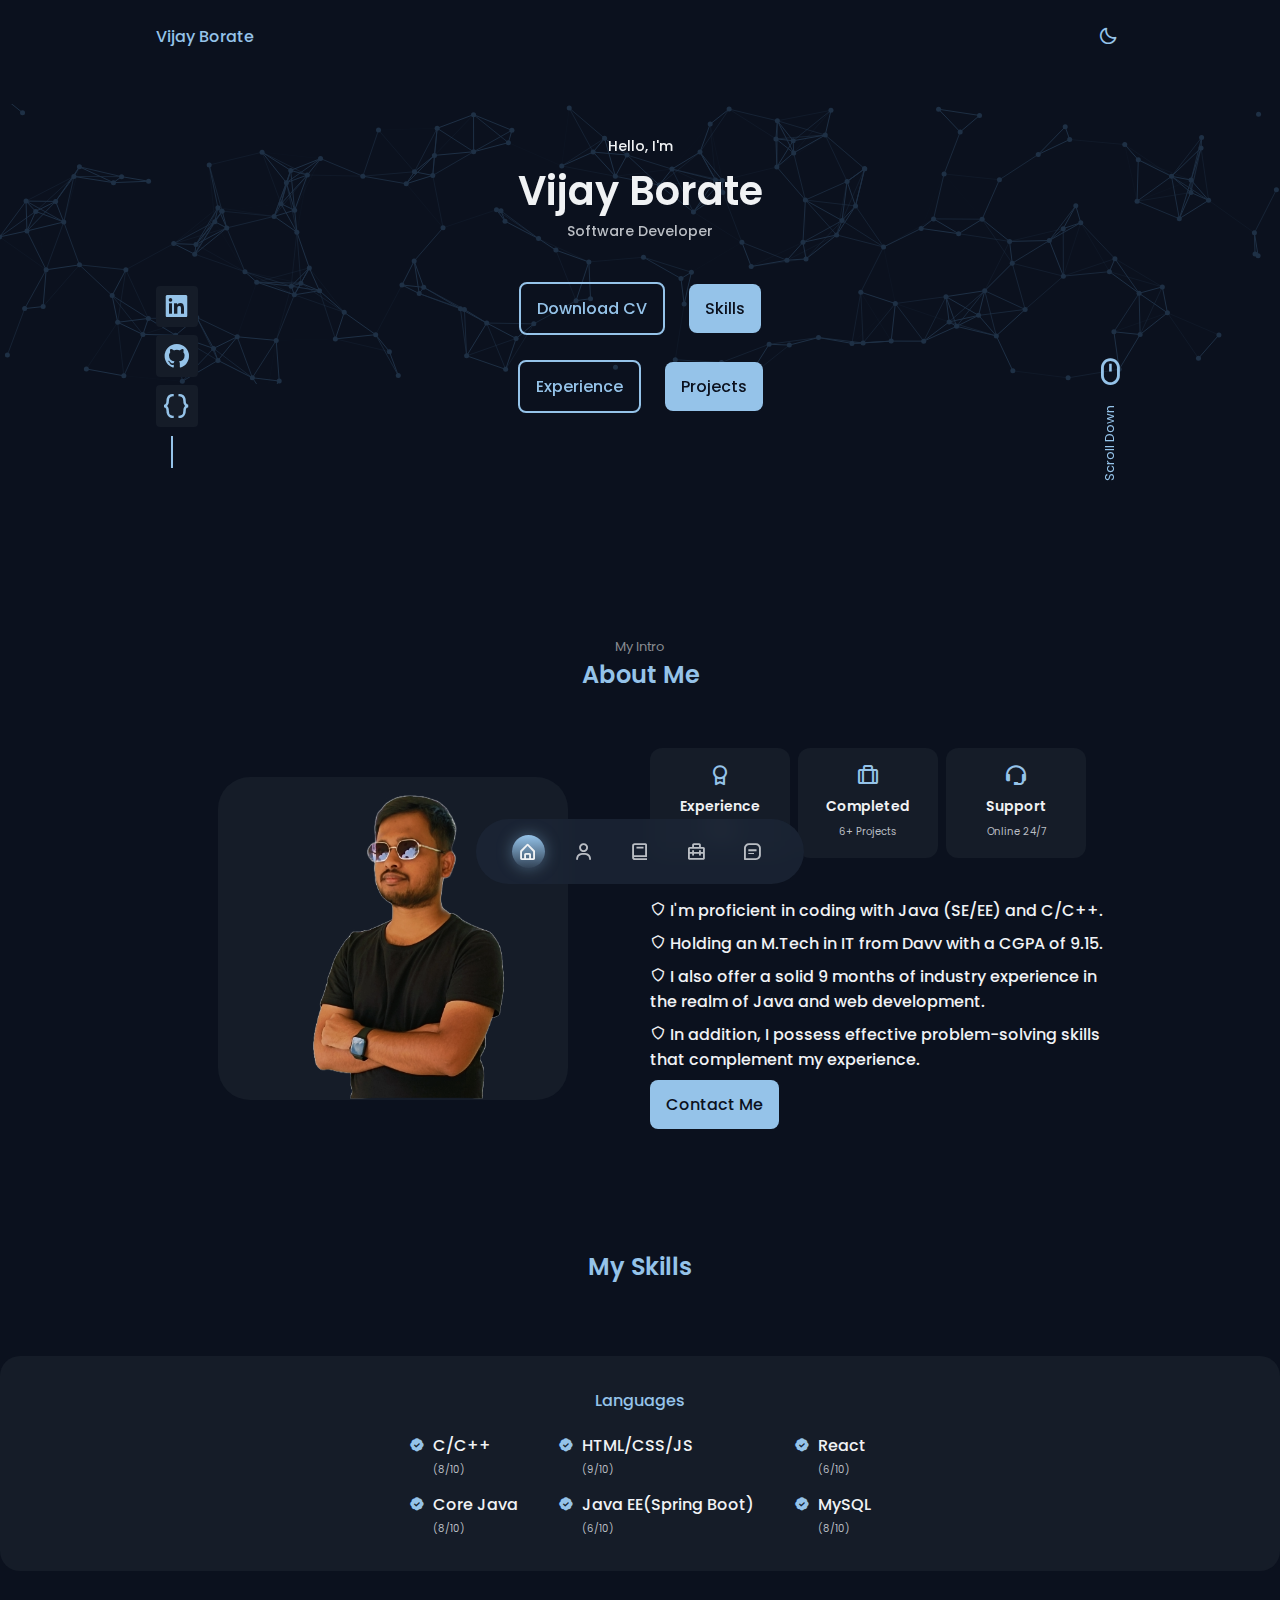
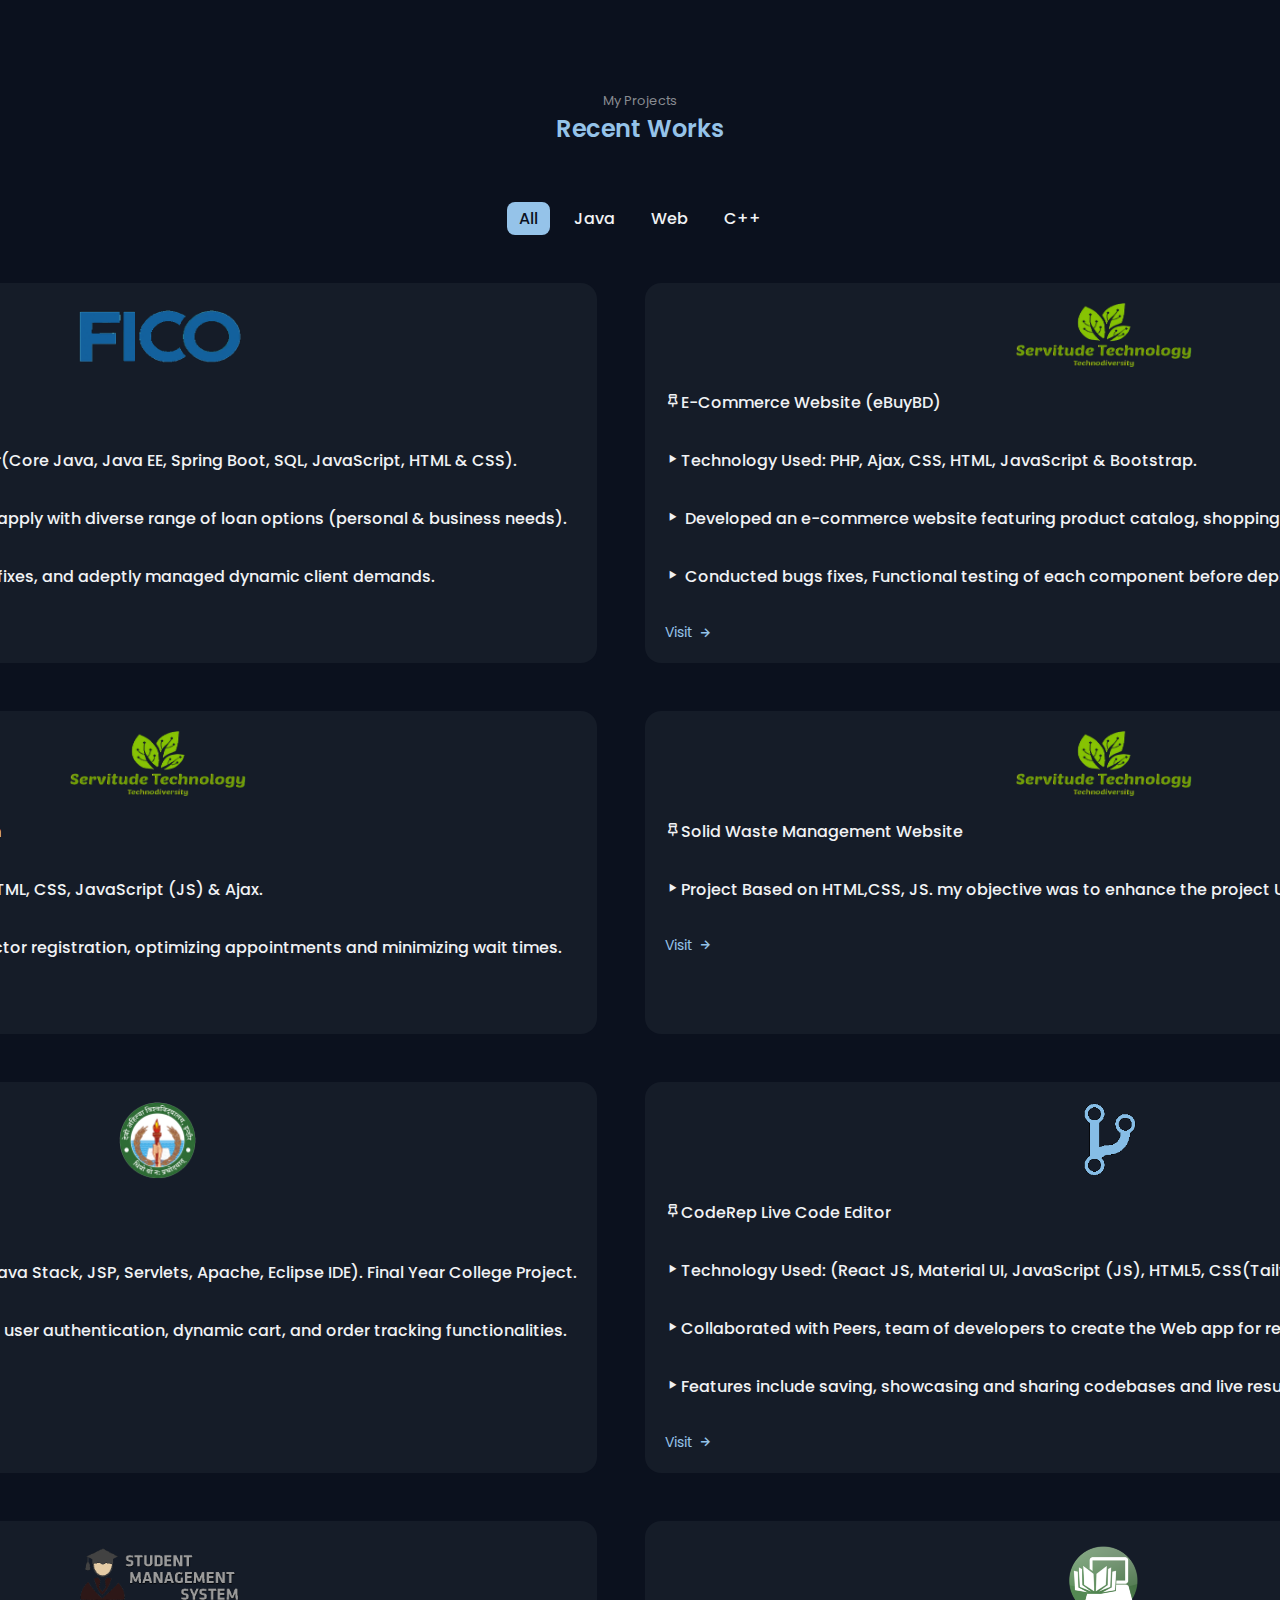
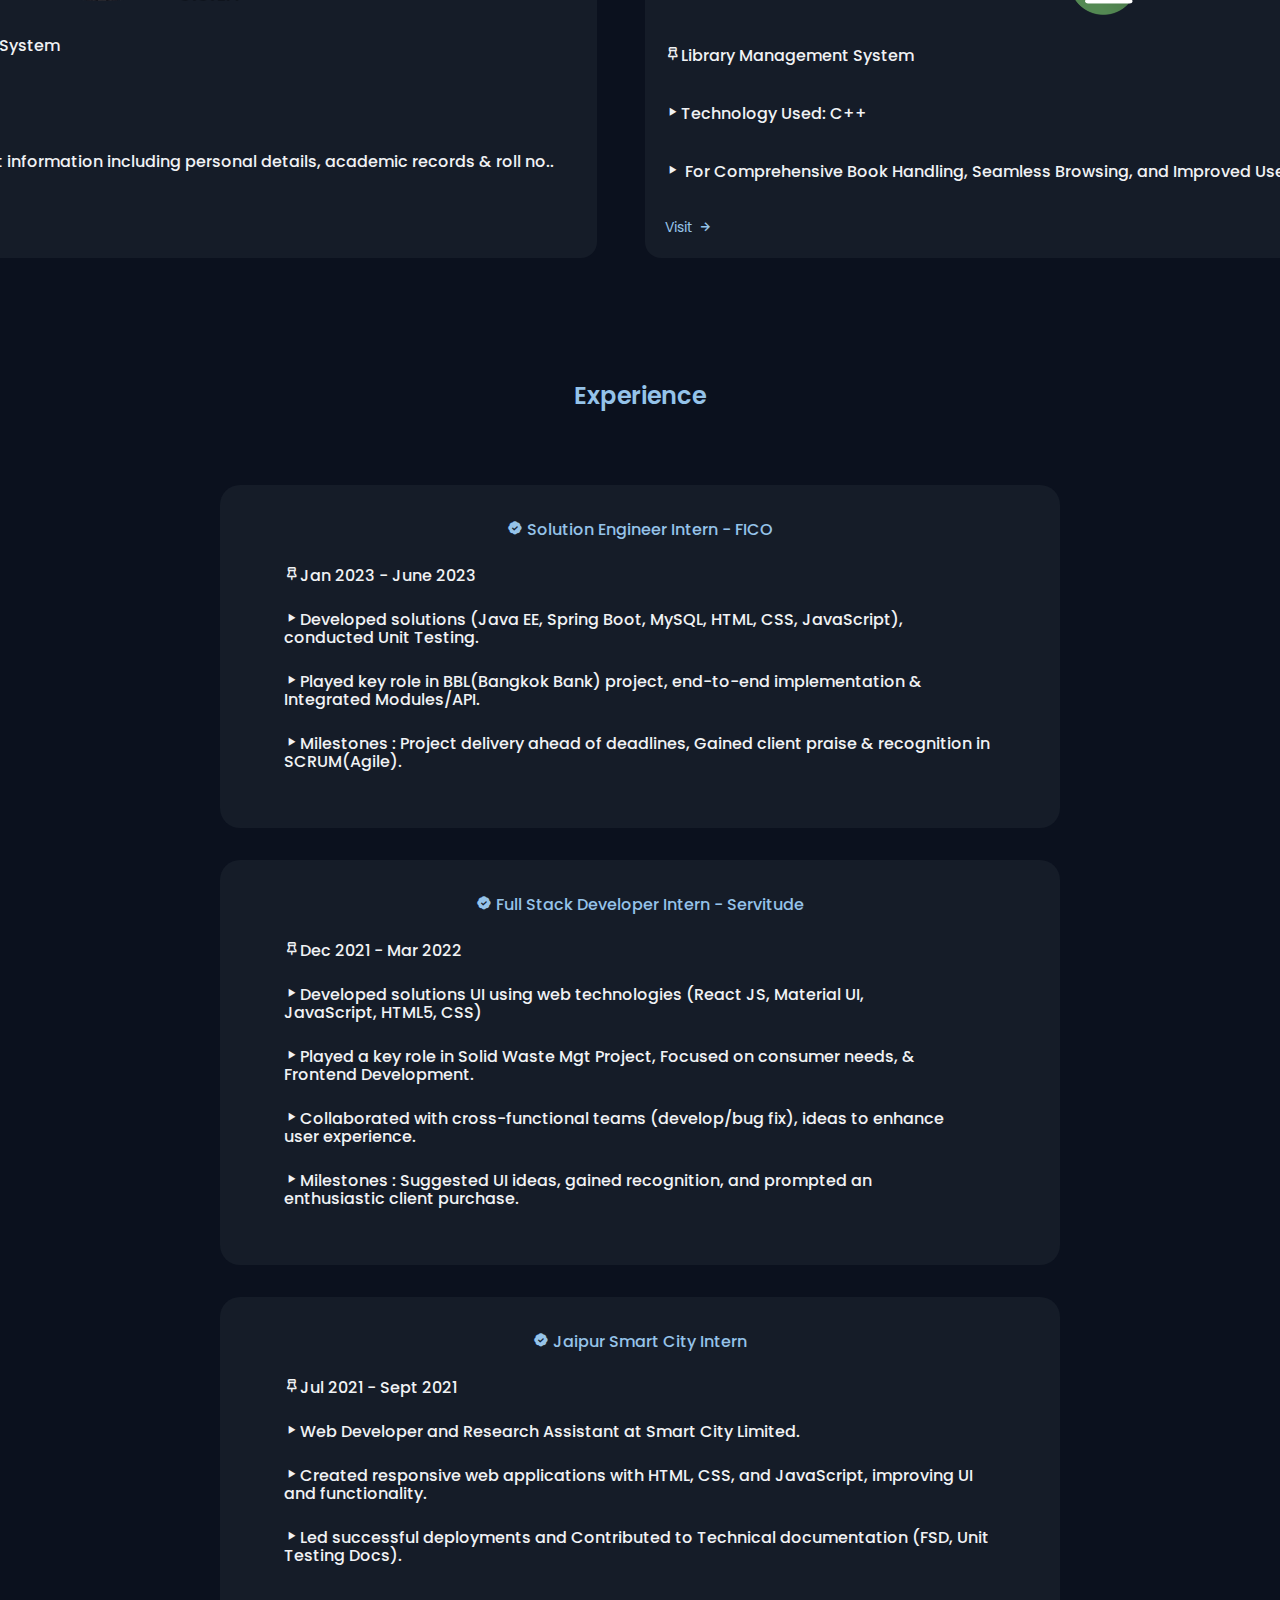
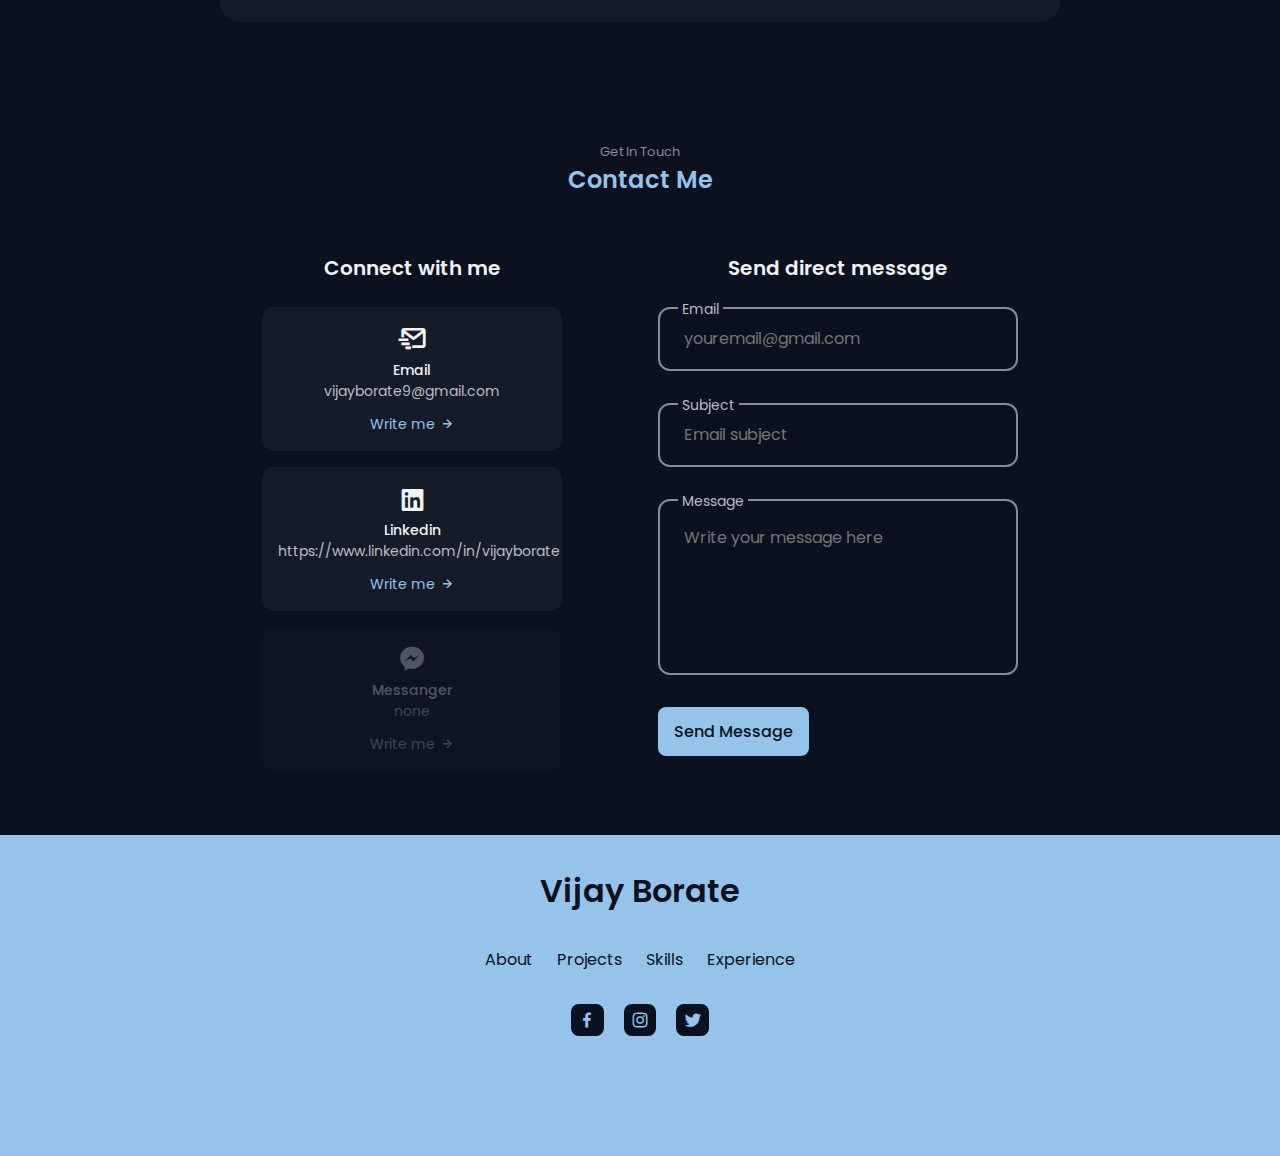
==== commit 860eb25e: "Update index.html" ====
--- a/index.html
+++ b/index.html
@@ -231,77 +231,7 @@
                
             </div>
         </section>
-        <!--endregion-->
-
-        <!--#region SERVICES -->
-        <!-- <section class="services section">
-
-            <span class="section__subtitle">My Service</span>
-            <h2 class="section__title">What I Offer</h2>
-
-            <div class="services__container container grid">
-                <div class="services__card">
-                    <h3 class="services__title"></h3>
-
-                    <span class="services__button">
-                        See more <i class="bx bx-right-arrow-alt services__icon"></i>
-                    </span>
-
-                    <div class="services__modal">
-                        <div class="services__modal-content">
-                            <i class="bx bx-x services__modal-close"></i>
-
-                            <h3 class="services__modal-title">kkok</h3>
-                            <p class="services__modal-description">
-                                dfjsijfiosfsdhf dhifhosihdfhs
-                            </p>
-
-                            <ul class="services__modal-list">
-                                <li class="services__modal-item">
-                                    <i class="bx bx-check services__modal-icon"></i>
-                                    <p class="services__modal-info">
-                                        kdgkokdfog
-                                    </p>
-                                </li>
-
-                                <li class="services__modal-item">
-                                    <i class="bx bx-check services__modal-icon"></i>
-                                    <p class="services__modal-info">
-                                        kdgkokdfog
-                                    </p>
-                                </li>
-
-                                <li class="services__modal-item">
-                                    <i class="bx bx-check services__modal-icon"></i>
-                                    <p class="services__modal-info">
-                                        kdgkokdfog
-                                    </p>
-                                </li>
-                            </ul>
-                        </div>
-                    </div>
-                </div>
-
-                <div class="services__card">
-                    <h3 class="services__title"></h3>
-
-                    <span class="services__button">
-                        See more <i class="bx bx-right-arrow-alt services__icon"></i>
-                    </span>
-                </div>
-
-                <div class="services__card">
-                    <h3 class="services__title"></h3>
-
-                    <span class="services__button">
-                        See more <i class="bx bx-right-arrow-alt services__icon"></i>
-                    </span>
-                </div>
-            </div>
-        </section> -->
-        <!--endregion-->
-
-        <!--#region WORK -->
+  
         <section class="work section" id="work">
             <span class="section__subtitle">My Projects</span>
             <h2 class="section__title">Recent Works</h2>
@@ -316,15 +246,8 @@
             <div class="work__container container grid">
                 
 
-            
-
-                <!-- <div class="work__card mix java">
-                    <img id="weather" src="./assets/img/work7-d.png" alt="" class="">
-                    <h3 class="work__title">Weatherrrr</h3>
-                    <a href="https://singhenterprisesportfolio.000webhostapp.com/index.html" target="_blank" class="work__button">
-                        Visit <i class=""></i>
-                    </a>
-                </div> -->
+
+              
                 <div class="work__card mix" style="display: none;">
                     <img id="weather" src="./assets/img/servitude.png" alt="" class="work__img">
                     <h3 class="work__title">Some of my Project Work</h3>
@@ -334,35 +257,58 @@
                 <div class="work__card mix java all">
                     <div style="text-align: center;">
                     <img id="weather" src="./assets/img/fico.png" alt="" class="work__img"></div>
-                    <h3 class="work__title"><i class='bx bx-pin'></i>FICO Loan Origination </h3>
-                    <h2 class="work__title"><i class='bx bx-play'></i>Wavemaker Loan Application: Empowering Borrowers </h2>
-                    <h2 class="work__title">with Adv.Java,Spring Boot,JS,SQL/PLSQL,HTML & CSS.</h2>
-                    <h2 class="work__title"><i class='bx bx-play'></i>It offers a wide range of loan options to suit</h2>
-                    <h2 class="work__title"> various needs,such as personal,business ventures,etc.</h2>
-                    <a href="confidential.html" target="_blank" class="work__button">
-                        Visit <i class="bx bx-right-arrow-alt work__icon"></i>
-                    </a>
-                </div>
-
+                    <h3 class="work__title"><i class='bx bx-pin'></i>FICO Loan Origination </h3><br>
+                    <h3 class="work__title"><i class='bx bx-pin'></i>Technology Used: Wavemaker(Core Java, Java EE, Spring Boot, SQL, JavaScript, HTML & CSS).  </h3><br>
+                    <h3 class="work__title"><i class='bx bx-pin'></i>Designed Loan Application to apply with diverse range of loan options (personal & business needs). </h3><br>
+                    <h3 class="work__title"><i class='bx bx-pin'></i>Conducted unit testing, bugs fixes, and adeptly managed dynamic client demands.</h3><br>
+                   
+                 <a href="confidential.html" target="_blank" class="work__button">
+                        Visit <i class="bx bx-right-arrow-alt work__icon"></i>
+                    </a>
+                </div>
                 <div class="work__card mix web all">
                     <div style="text-align: center;">
                     <img id="weather" src="./assets/img/servitude.png" alt="" class="work__img"></div>
-                    <h3 class="work__title"><i class='bx bx-pin'></i>Solid Waste Management Website</h3>
-                    <h2 class="work__title"><i class='bx bx-play'></i>Project Based on HTML,CSS, JS. my objective was</h2>
-                    <h2 class="work__title">  to enhance the project UI.</h2>
+                    <h3 class="work__title"><i class='bx bx-pin'></i>E-Commerce Website (eBuyBD)</h3><br>
+                    <h2 class="work__title"><i class='bx bx-play'></i>Technology Used:  PHP, Ajax, CSS, HTML, JavaScript & Bootstrap.</h2><br>
+                    <h2 class="work__title"><i class='bx bx-play'></i> Developed an e-commerce website featuring product catalog, shopping carts, admin panel etc.</h2><br>
+                     <h2 class="work__title"><i class='bx bx-play'></i> Conducted bugs fixes, Functional testing of each component before deployment.</h2><br>
+                    <a href="https://github.com/VIJAYBORATE1999/E-CommerceWebsite-PHP-" target="_blank" class="work__button">
+                        Visit <i class="bx bx-right-arrow-alt work__icon"></i>
+                    </a>
+                </div>
+                <div class="work__card mix web all">
+                    <div style="text-align: center;">
+                    <img id="weather" src="./assets/img/servitude.png" alt="" class="work__img"></div>
+                    <h3 class="work__title"><i class='bx bx-pin'></i>Hospital Management System</h3><br>
+                    <h2 class="work__title"><i class='bx bx-play'></i>Technology Used: Core PHP, HTML, CSS, JavaScript (JS) & Ajax.</h2><br>
+                    <h2 class="work__title"><i class='bx bx-play'></i> Implemented patient and doctor registration, optimizing appointments and minimizing wait times.</h2><br>
+
+                    <a href="https://github.com/VIJAYBORATE1999/Hospital-Management-PHP-/tree/main" target="_blank" class="work__button">
+                        Visit <i class="bx bx-right-arrow-alt work__icon"></i>
+                    </a>
+                </div>
+
+                <div class="work__card mix web all">
+                    <div style="text-align: center;">
+                    <img id="weather" src="./assets/img/servitude.png" alt="" class="work__img"></div>
+                    <h3 class="work__title"><i class='bx bx-pin'></i>Solid Waste Management Website</h3><br>
+                    <h2 class="work__title"><i class='bx bx-play'></i>Project Based on HTML,CSS, JS. my objective was to enhance the project UI.</h2><br>
+                   
 
                     <a href="https://singhenterprisesportfolio.000webhostapp.com/index.html" target="_blank" class="work__button">
                         Visit <i class="bx bx-right-arrow-alt work__icon"></i>
                     </a>
                 </div>
+                
                 <div class="work__card mix java all">
                     <div style="text-align: center;">
                     <img id="weather" src="./assets/img/davv.png" alt="" class="work__img" style="
                     width: 79px;
                 "></div>
-                    <h3 class="work__title"><i class='bx bx-pin'></i>E- Store </h3>
-                    <h2 class="work__title"><i class='bx bx-play'></i>Final Year College Project: E-commerce websites</h2>
-                    <h2 class="work__title">   using Advanced Java Stack (JSP, Servlets) and IDE (Eclipse )</h2>
+                    <h3 class="work__title"><i class='bx bx-pin'></i>E- Store </h3><br>
+                    <h2 class="work__title"><i class='bx bx-play'></i>Technology Used: (Advance Java Stack, JSP, Servlets, Apache, Eclipse IDE). Final Year College Project.</h2><br>
+                    <h2 class="work__title"><i class='bx bx-play'></i>Online shopping platform with user authentication, dynamic cart, and order tracking functionalities.</h2><br>
 
                     <a href="https://github.com/VIJAYBORATE1999/Java-Web-Project-Shopping-Website-" target="_blank" class="work__button">
                         Visit <i class="bx bx-right-arrow-alt work__icon"></i>
@@ -375,11 +321,11 @@
                     <img id="weather" src="./assets/img/coderepo.png" alt="" class="work__img" style="
                     width: 122px;
                 "></div>
-                    <h3 class="work__title"><i class='bx bx-pin'></i>CodeRep Live Code Editor</h3>
-                    <h2 class="work__title"><i class='bx bx-play'></i>React web app for real-time front-end development. </h2>
-                    <h2 class="work__title"> Utilizes HTML, CSS, and JavaScript with live rendering. </h2>
-                    <h2 class="work__title"> Features include saving, showcasing, exporting, and </h2>
-                    <h2 class="work__title"> sharing codebases and live results online.</h2>
+                    <h3 class="work__title"><i class='bx bx-pin'></i>CodeRep Live Code Editor</h3><br>
+                    <h2 class="work__title"><i class='bx bx-play'></i>Technology Used: (React JS, Material UI, JavaScript (JS), HTML5, CSS(Tailwind), Bootstrap).</h2><br>
+                    <h2 class="work__title"><i class='bx bx-play'></i>Collaborated with Peers, team of developers to create the Web app for real-time front-end development. </h2><br>
+                    <h2 class="work__title"><i class='bx bx-play'></i>Features include saving, showcasing and sharing codebases and live results online.  </h2><br>
+                    
                     <a href="https://coderep-live-code-editor.netlify.app/home" target="_blank" class="work__button">
                         Visit <i class="bx bx-right-arrow-alt work__icon"></i>
                     </a>
@@ -389,10 +335,10 @@
                     <div style="text-align: center;">
                     <img id="weather" src="./assets/img/studentMgt .png" alt="" class="work__img" style="
                     width: 174px;"></div>
-                    <h3 class="work__title"><i class='bx bx-pin'></i>Student Record Management System</h3>
-                    <h2 class="work__title"><i class='bx bx-play'></i>C++ Project: Facilitates handling of student </h2>
-                    <h2 class="work__title">information including personal details, academic records, </h2>
-                    <h2 class="work__title">  & roll no..  </h2>
+                    <h3 class="work__title"><i class='bx bx-pin'></i>Student Record Management System</h3><br>
+                    <h2 class="work__title"><i class='bx bx-play'></i>Technology Used: C++ </h2><br>
+                    <h2 class="work__title"><i class='bx bx-play'></i>Facilitates handling of student information including personal details, academic records & roll no..  </h2><br>
+                   
                     <a href="https://github.com/VIJAYBORATE1999/Projects-C-plus-plus/tree/main/Student-Record-Management-System" target="_blank" class="work__button">
                         Visit <i class="bx bx-right-arrow-alt work__icon"></i>
                     </a>
@@ -403,9 +349,9 @@
                     <div style="text-align: center;">
                     <img id="weather" src="./assets/img/libraryMgt.png" alt="" class="work__img" style="
                     width: 79px;"></div>
-                    <h3 class="work__title"><i class='bx bx-pin'></i>Library Management System </h3>
-                    <h2 class="work__title"><i class='bx bx-play'></i>C++ Project: For Comprehensive Book Handling,</h2>
-                    <h2 class="work__title">Seamless Browsing, and Improved User Access. </h2>
+                    <h3 class="work__title"><i class='bx bx-pin'></i>Library Management System </h3><br>
+                    <h2 class="work__title"><i class='bx bx-play'></i>Technology Used: C++ </h2><br>
+                    <h2 class="work__title"><i class='bx bx-play'></i> For Comprehensive Book Handling, Seamless Browsing, and Improved User Access. </h2><br>
                     
                     <a href="https://github.com/VIJAYBORATE1999/Projects-C-plus-plus/tree/main/Library%20Management%20System%20in%20C%2B%2B" target="_blank" class="work__button">
                         Visit <i class="bx bx-right-arrow-alt work__icon"></i>
@@ -416,53 +362,10 @@
             </div>
            
 
-                <!-- <div class="work__card mix web">
-                    <img id="virtual_piano" src="./assets/img/work6-d.png" alt="" class="work__img">
-                    <h3 class="work__title">Virtual Piano</h3>
-                    <a href="https://slaviboy.github.io/VirtualPiano/" target="_blank" class="work__button">
-                        Demo <i class="bx bx-right-arrow-alt work__icon"></i>
-                    </a>
-                </div>
-                
-            </div> -->
+            
         </section>
         <!--endregion-->
 
-        <!--#region TESTIMONIALS -->
-        <!-- <section class="testimonial section">
-            <span class="section__subtitle">My Client</span>
-            <h2 class="section__title">Testimonial</h2>
-
-            <div class="testimonial__container container swiper">
-                <div class="swiper-wrapper">
-                    <div class="testimonial__card swiper-slide">
-                        <img src="./assets/img/testimonial1.png" alt="" class="testimonial__img">
-                        <h3 class="testimonial__name">none</h3>
-                        <p class="testimonial__description">
-                            none
-                        </p>
-                    </div>
-
-                    <div class="testimonial__card swiper-slide">
-                        <img src="./assets/img/testimonial2.png" alt="" class="testimonial__img">
-                        <h3 class="testimonial__name">none</h3>
-                        <p class="testimonial__description">
-                            none
-                        </p>
-                    </div>
-
-                    <div class="testimonial__card swiper-slide">
-                        <img src="./assets/img/testimonial3.png" alt="" class="testimonial__img">
-                        <h3 class="testimonial__name">none</h3>
-                        <p class="testimonial__description">
-                            none
-                        </p>
-                    </div>
-                </div>
-                <div class="swiper-pagination"></div>
-            </div>
-        </section> -->
-        <!--endregion-->
 
         <section class="skills section" id="experince">
             <span class="section__subtitle"></span>
@@ -471,16 +374,17 @@
             <div class="skills__container container grid">
                 
                 <div class="skills__content">
-                    <h3 class="skills__title">Solution Engineer Intern - FICO</h3>
+                    <h3 class="skills__title "><i class='bx bxs-badge-check '></i> Solution Engineer Intern - FICO </h3>
                     <div>
                         <h3 class="skills__name"><i class='bx bx-pin'></i>Jan 2023 - June 2023</h3><br>
-                       <h3 class="skills__name"><i class='bx bx-play'></i>Contributed to live project BBL (BANGKOK BANK PUBLIC COMPANY
-                       LIMITED) & positively supported the team's plans, goals and culture.</h3><br>
-                       <h3 class="skills__name"><i class='bx bx-play'></i>Worked on various tools and web technologies such as Wavemaker, Java (SE & EE), SQL ,HTML , CSS , JavaScript ,Bootstrap and Used C,& C++ for Logic and Problem Solving.</h3><br>
-                        <h3 class="skills__name"><i class='bx bx-play'></i>Used MS office Tools for Unit Testing Documentation &Test Reports in Scrum Meeetings .</h3><br>
+                       <h3 class="skills__name"><i class='bx bx-play'></i>Developed solutions (Java EE, Spring Boot, MySQL, HTML, CSS, JavaScript), conducted Unit Testing.</h3><br>
+                       <h3 class="skills__name"><i class='bx bx-play'></i>Played key role in BBL(Bangkok Bank) project, end-to-end implementation & Integrated Modules/API.</h3><br>
+                        <h3 class="skills__name"><i class='bx bx-play'></i>Milestones : Project delivery ahead of deadlines, Gained client praise & recognition in SCRUM(Agile).</h3><br>
                    </div>
                    
                 </div>
+
+               
                 <div class="skills__content">
                     <h3 class="skills__title">  <i class='bx bxs-badge-check'></i> Full Stack Developer Intern - Servitude</h3>
 
@@ -490,15 +394,20 @@
                                 
                                 <div>
                                      <h3 class="skills__name"><i class='bx bx-pin'></i>Dec 2021 - Mar 2022</h3><br>
-                                    <h3 class="skills__name"><i class='bx bx-play'></i>Worked on Live Project Solid Waste Management Project using web technologies - React (Material UI), JS, HTML & CSS</h3><br>
-                                     <h3 class="skills__name"><i class='bx bx-play'></i>Learned about the various hosting and cloud platforms such as Webhost , Apache Tomcat, XAMPP &GitHub Pages.</h3><br>
-                                </div>
-                            </div>
-
+                                    <h3 class="skills__name"><i class='bx bx-play'></i>Developed solutions UI using web technologies (React JS, Material UI, JavaScript, HTML5, CSS)</h3><br>
+                                     <h3 class="skills__name"><i class='bx bx-play'></i>Played a key role in Solid Waste Mgt Project, Focused on consumer needs, & Frontend Development.</h3><br>
+                                     <h3 class="skills__name"><i class='bx bx-play'></i>Collaborated with cross-functional teams (develop/bug fix), ideas to enhance user experience.</h3><br>
+                                     <h3 class="skills__name"><i class='bx bx-play'></i>Milestones : Suggested UI ideas, gained recognition, and prompted an enthusiastic client purchase.</h3><br>
+                                </div>
+                            </div>
+
+                            
                            
 
                             
                         </div>
+
+                        
                        
                         <div class="skills__group">
                             
@@ -510,8 +419,23 @@
                             </div>
                            
                         </div>
+                        
                     </div>
-                </div>
+
+                    
+                </div>
+
+                <div class="skills__content">
+                    <h3 class="skills__title"><i class='bx bxs-badge-check'></i> Jaipur Smart City Intern</h3>
+                    <div>
+                        <h3 class="skills__name"><i class='bx bx-pin'></i>Jul 2021 - Sept 2021</h3><br>
+                       <h3 class="skills__name"><i class='bx bx-play'></i>Web Developer and Research Assistant at Smart City Limited.</h3><br>
+                       <h3 class="skills__name"><i class='bx bx-play'></i>Created responsive web applications with HTML, CSS, and JavaScript, improving UI and functionality.</h3><br>
+                        <h3 class="skills__name"><i class='bx bx-play'></i>Led successful deployments and Contributed to Technical documentation (FSD, Unit Testing Docs).</h3><br>
+                   </div>
+                   
+                </div>
+
             </div>
         </section>
 
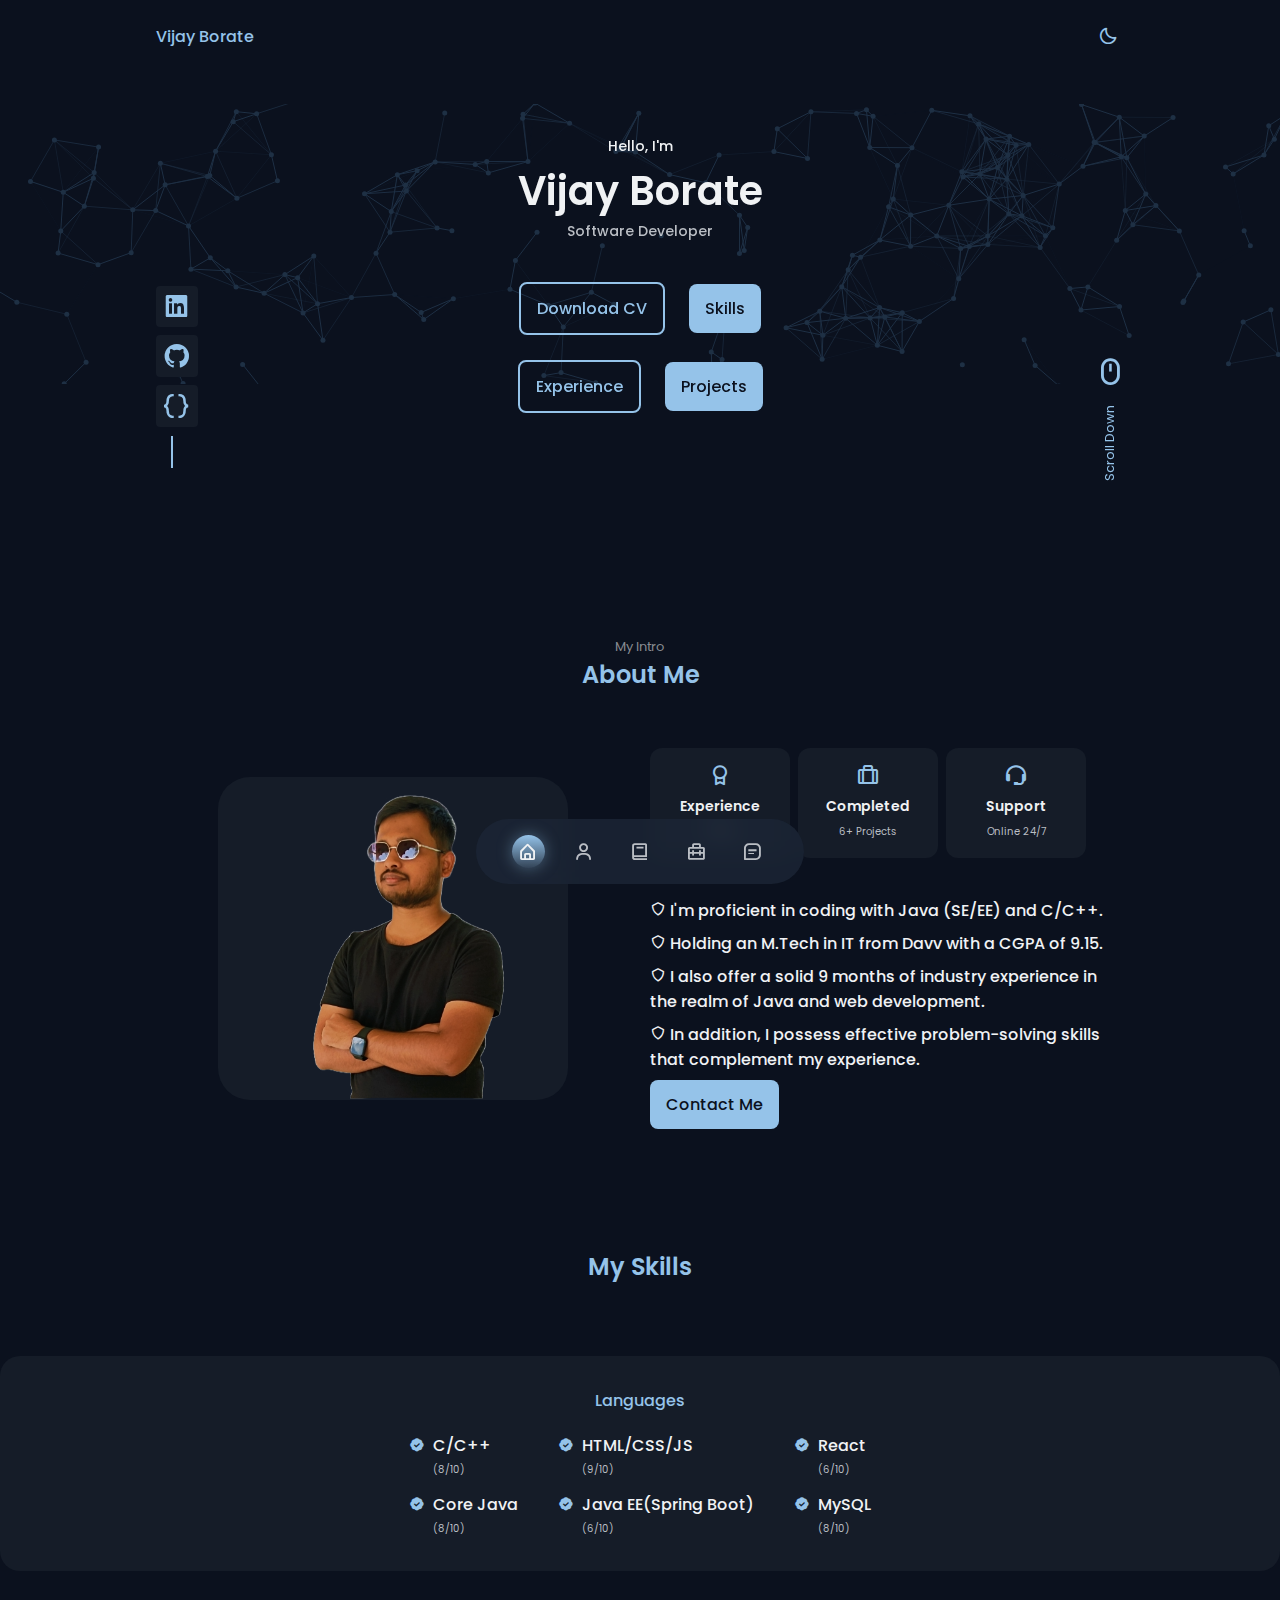
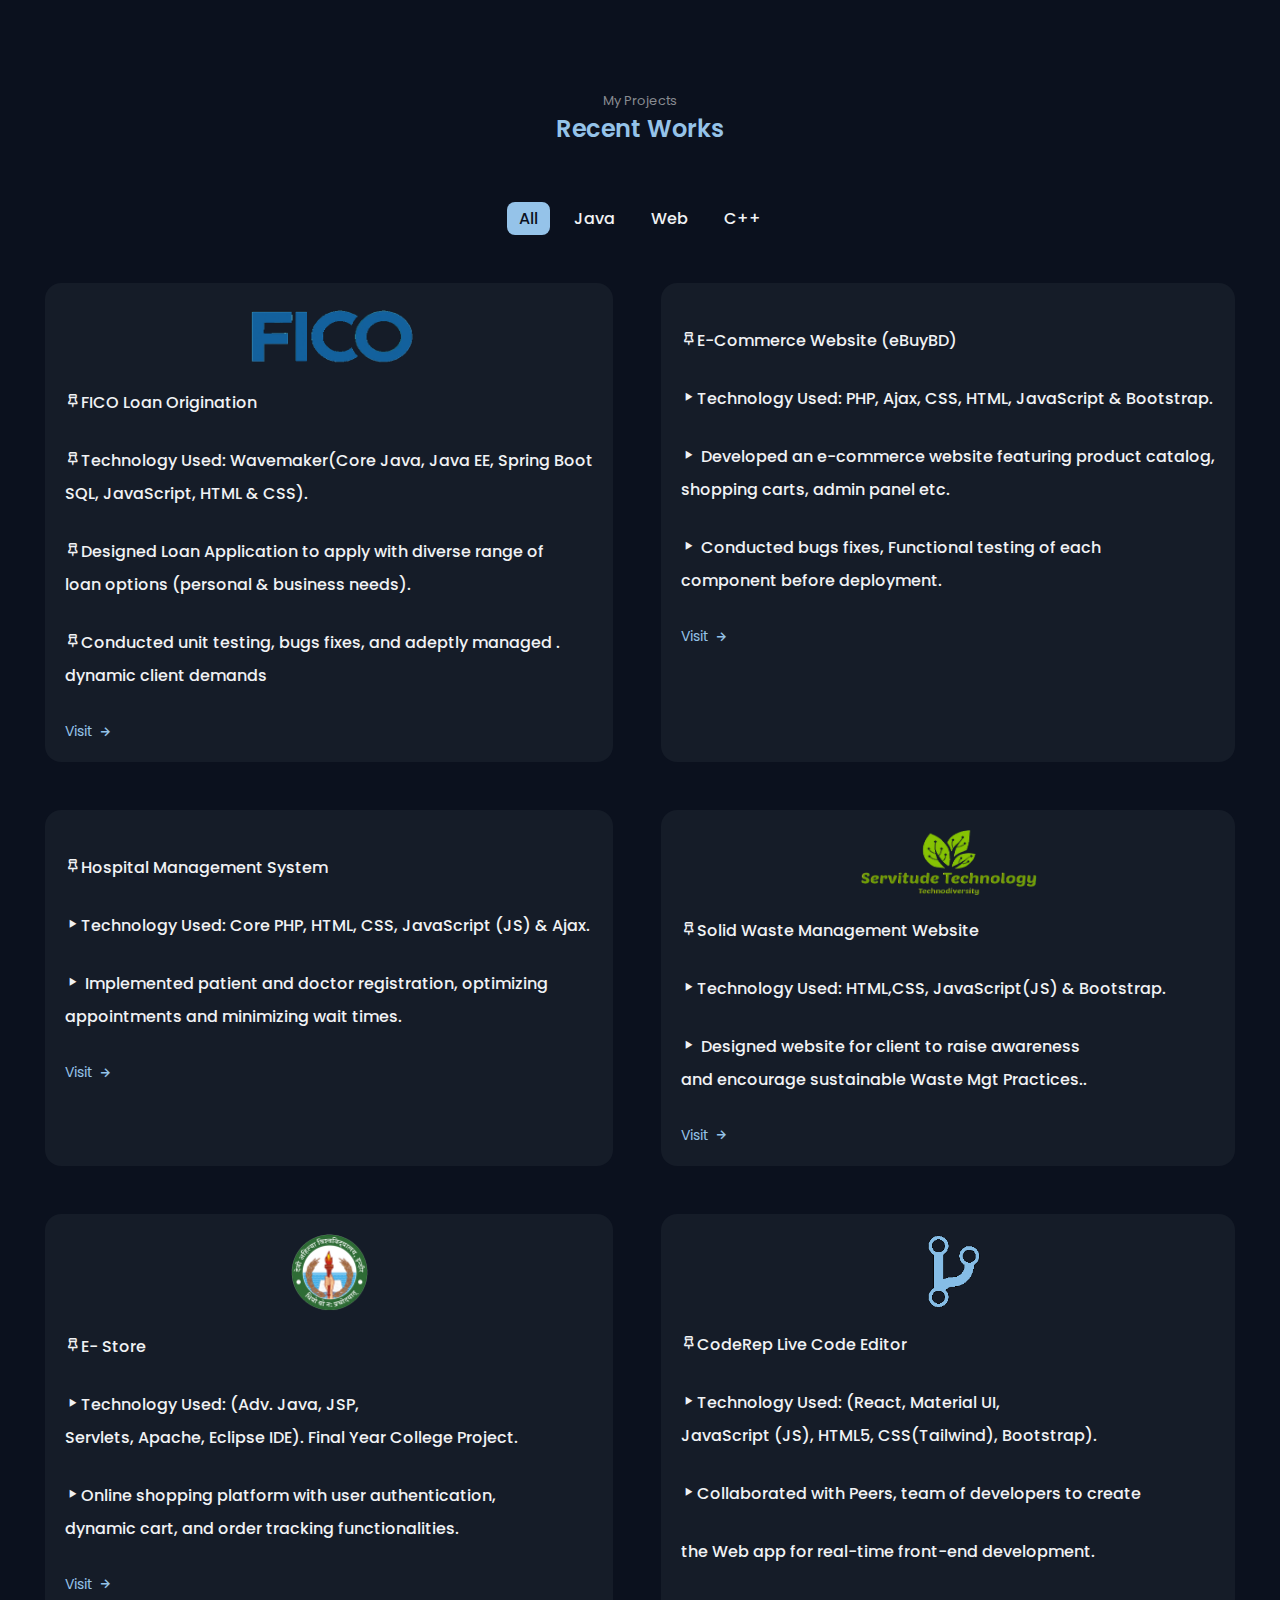
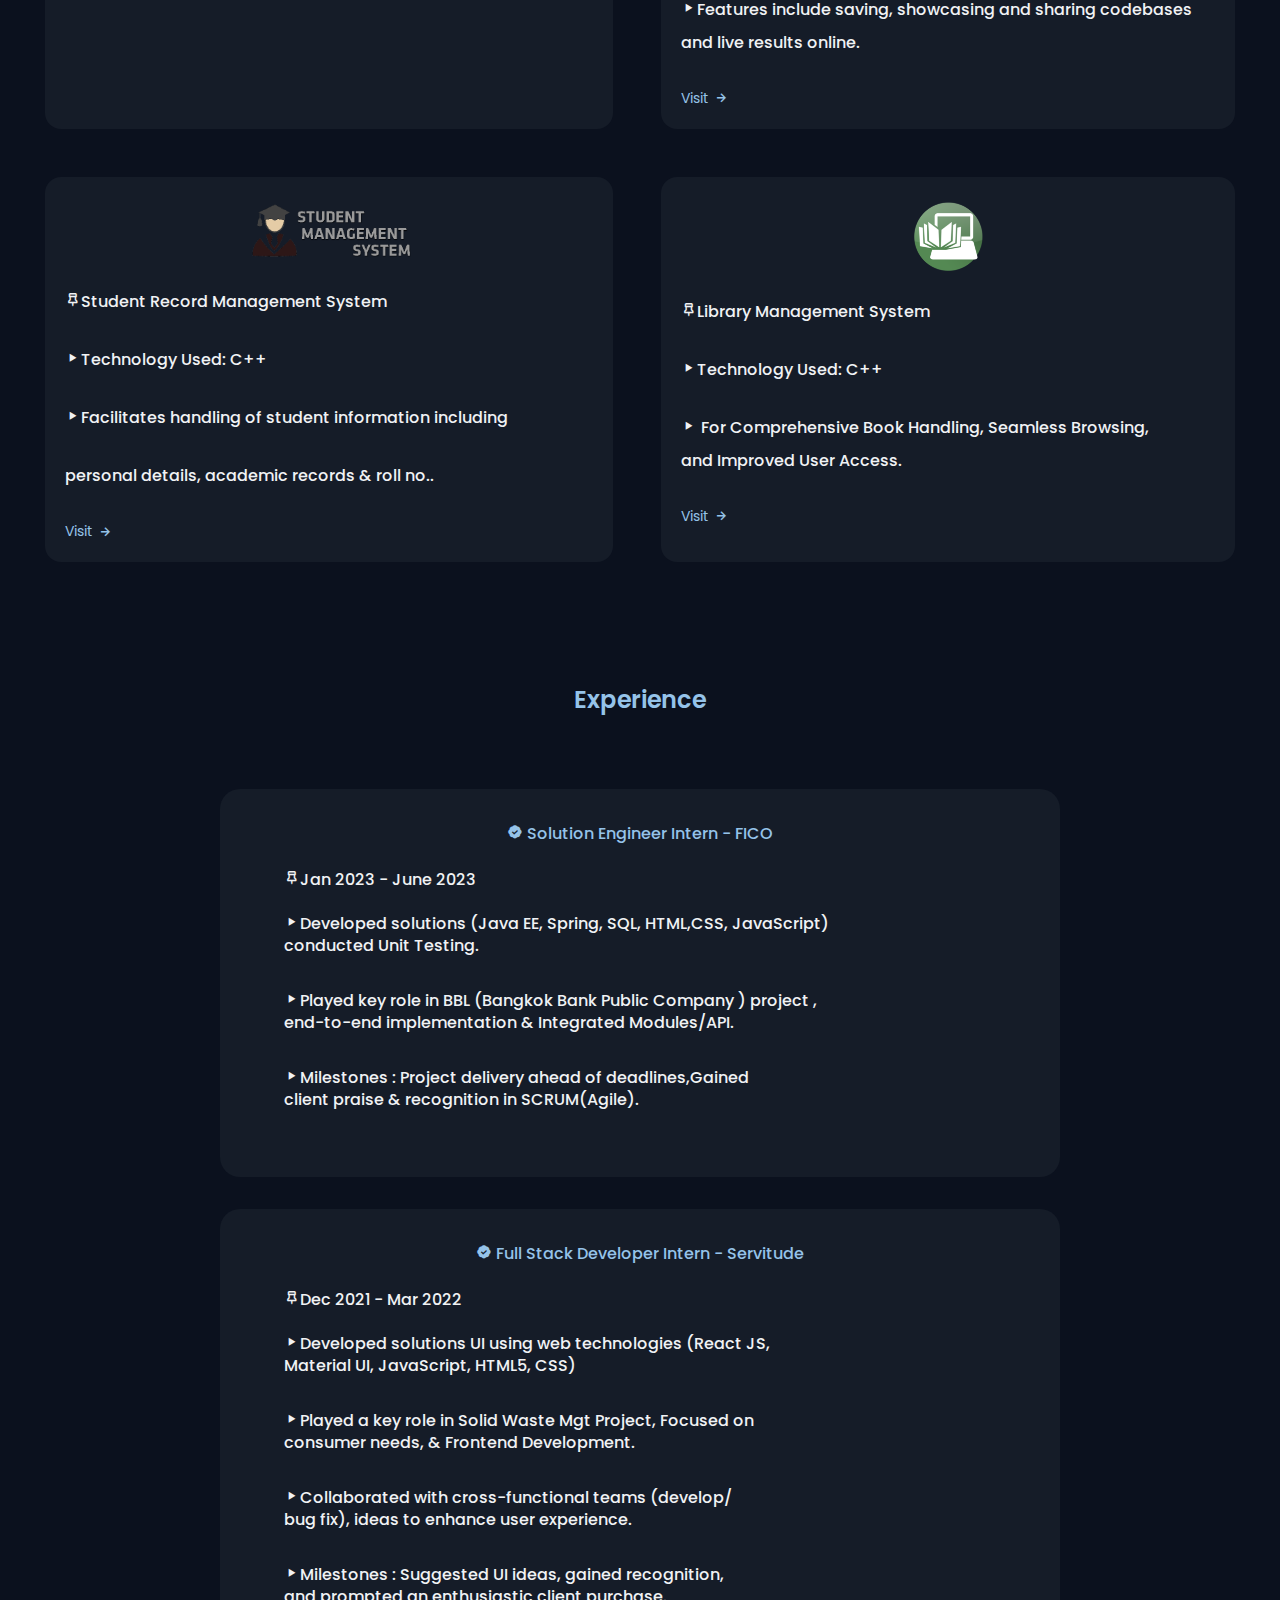
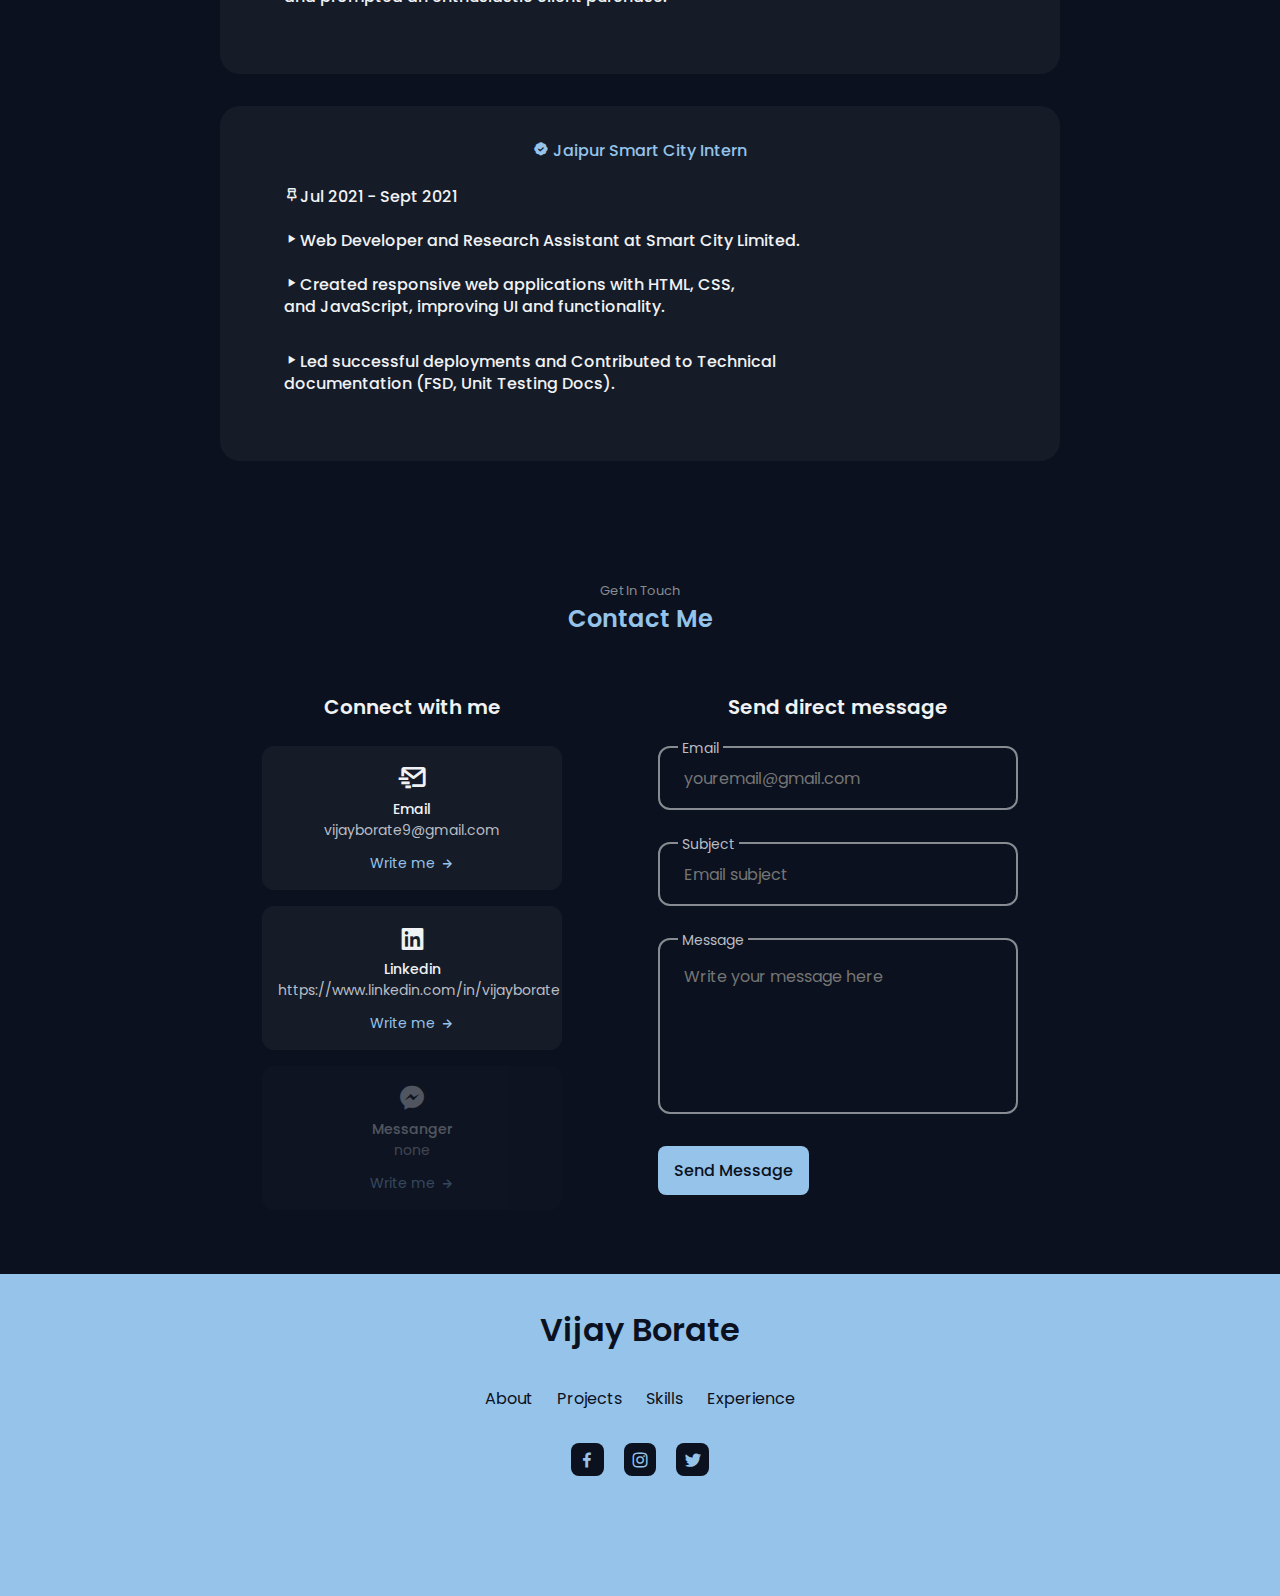
==== commit be8c2b28: "Update index.html" ====
--- a/index.html
+++ b/index.html
@@ -258,31 +258,43 @@
                     <div style="text-align: center;">
                     <img id="weather" src="./assets/img/fico.png" alt="" class="work__img"></div>
                     <h3 class="work__title"><i class='bx bx-pin'></i>FICO Loan Origination </h3><br>
-                    <h3 class="work__title"><i class='bx bx-pin'></i>Technology Used: Wavemaker(Core Java, Java EE, Spring Boot, SQL, JavaScript, HTML & CSS).  </h3><br>
-                    <h3 class="work__title"><i class='bx bx-pin'></i>Designed Loan Application to apply with diverse range of loan options (personal & business needs). </h3><br>
-                    <h3 class="work__title"><i class='bx bx-pin'></i>Conducted unit testing, bugs fixes, and adeptly managed dynamic client demands.</h3><br>
+                   <h3 class="work__title"><i class='bx bx-pin'></i>Technology Used: Wavemaker(Core Java, Java EE, Spring Boot</h3>
+                    <h2 class="work__title">SQL, JavaScript, HTML & CSS). </h2><br>
+                    <h3 class="work__title"><i class='bx bx-pin'></i>Designed Loan Application to apply with diverse range of </h3>
+                    <h2 class="work__title"> loan options (personal & business needs). </h2><br>
+                    <h3 class="work__title"><i class='bx bx-pin'></i>Conducted unit testing, bugs fixes, and adeptly managed .</h3>
+                    <h2 class="work__title"> dynamic client demands</h2><br>
                    
-                 <a href="confidential.html" target="_blank" class="work__button">
+                    <a href="confidential.html" target="_blank" class="work__button">
                         Visit <i class="bx bx-right-arrow-alt work__icon"></i>
                     </a>
                 </div>
                 <div class="work__card mix web all">
                     <div style="text-align: center;">
-                    <img id="weather" src="./assets/img/servitude.png" alt="" class="work__img"></div>
+                    <img id="weather" src="./assets/img/Ecommerce.png" alt="" class="work__img" style="
+                    max-height: 71px;
+                    max-width: 71px;
+                "></div>
                     <h3 class="work__title"><i class='bx bx-pin'></i>E-Commerce Website (eBuyBD)</h3><br>
-                    <h2 class="work__title"><i class='bx bx-play'></i>Technology Used:  PHP, Ajax, CSS, HTML, JavaScript & Bootstrap.</h2><br>
-                    <h2 class="work__title"><i class='bx bx-play'></i> Developed an e-commerce website featuring product catalog, shopping carts, admin panel etc.</h2><br>
-                     <h2 class="work__title"><i class='bx bx-play'></i> Conducted bugs fixes, Functional testing of each component before deployment.</h2><br>
-                    <a href="https://github.com/VIJAYBORATE1999/E-CommerceWebsite-PHP-" target="_blank" class="work__button">
+                    <h2 class="work__title"><i class='bx bx-play'></i>Technology Used: PHP, Ajax, CSS, HTML, JavaScript & Bootstrap.</h2><br>
+                    <h2 class="work__title"><i class='bx bx-play'></i> Developed an e-commerce website featuring product catalog,</h2>
+                    <h2 class="work__title">shopping carts, admin panel etc.</h2><br>
+                     <h2 class="work__title"><i class='bx bx-play'></i> Conducted bugs fixes, Functional testing of each </h2>
+                     <h2 class="work__title"> component before deployment.</h2><br>
+                     <a href="https://github.com/VIJAYBORATE1999/E-CommerceWebsite-PHP-" target="_blank" class="work__button">
                         Visit <i class="bx bx-right-arrow-alt work__icon"></i>
                     </a>
                 </div>
                 <div class="work__card mix web all">
                     <div style="text-align: center;">
-                    <img id="weather" src="./assets/img/servitude.png" alt="" class="work__img"></div>
+                    <img id="weather" src="./assets/img/HospitalMgt.png" alt="" class="work__img" style="
+                    max-height: 71px;
+                    max-width: 71px;
+                "></div>
                     <h3 class="work__title"><i class='bx bx-pin'></i>Hospital Management System</h3><br>
                     <h2 class="work__title"><i class='bx bx-play'></i>Technology Used: Core PHP, HTML, CSS, JavaScript (JS) & Ajax.</h2><br>
-                    <h2 class="work__title"><i class='bx bx-play'></i> Implemented patient and doctor registration, optimizing appointments and minimizing wait times.</h2><br>
+                    <h2 class="work__title"><i class='bx bx-play'></i> Implemented patient and doctor registration, optimizing </h2>
+                    <h2 class="work__title">appointments and minimizing wait times. </h2><br>
 
                     <a href="https://github.com/VIJAYBORATE1999/Hospital-Management-PHP-/tree/main" target="_blank" class="work__button">
                         Visit <i class="bx bx-right-arrow-alt work__icon"></i>
@@ -293,7 +305,10 @@
                     <div style="text-align: center;">
                     <img id="weather" src="./assets/img/servitude.png" alt="" class="work__img"></div>
                     <h3 class="work__title"><i class='bx bx-pin'></i>Solid Waste Management Website</h3><br>
-                    <h2 class="work__title"><i class='bx bx-play'></i>Project Based on HTML,CSS, JS. my objective was to enhance the project UI.</h2><br>
+                    <h2 class="work__title"><i class='bx bx-play'></i>Technology Used: HTML,CSS, JavaScript(JS) & Bootstrap.</h2><br>
+                    <h2 class="work__title"><i class='bx bx-play'></i> Designed website  for client to raise awareness </h2>
+                    <h2 class="work__title"> and encourage sustainable Waste Mgt Practices..</h2><br>
+                    
                    
 
                     <a href="https://singhenterprisesportfolio.000webhostapp.com/index.html" target="_blank" class="work__button">
@@ -307,8 +322,11 @@
                     width: 79px;
                 "></div>
                     <h3 class="work__title"><i class='bx bx-pin'></i>E- Store </h3><br>
-                    <h2 class="work__title"><i class='bx bx-play'></i>Technology Used: (Advance Java Stack, JSP, Servlets, Apache, Eclipse IDE). Final Year College Project.</h2><br>
-                    <h2 class="work__title"><i class='bx bx-play'></i>Online shopping platform with user authentication, dynamic cart, and order tracking functionalities.</h2><br>
+                    <h2 class="work__title"><i class='bx bx-play'></i>Technology Used: (Adv. Java, JSP,</h2>
+                    <h2 class="work__title">  Servlets, Apache, Eclipse IDE). Final Year College Project.</h2><br>
+
+                    <h2 class="work__title"><i class='bx bx-play'></i>Online shopping platform with user authentication,</h2>
+                    <h2 class="work__title"> dynamic cart, and order tracking functionalities. </h2><br>
 
                     <a href="https://github.com/VIJAYBORATE1999/Java-Web-Project-Shopping-Website-" target="_blank" class="work__button">
                         Visit <i class="bx bx-right-arrow-alt work__icon"></i>
@@ -322,10 +340,14 @@
                     width: 122px;
                 "></div>
                     <h3 class="work__title"><i class='bx bx-pin'></i>CodeRep Live Code Editor</h3><br>
-                    <h2 class="work__title"><i class='bx bx-play'></i>Technology Used: (React JS, Material UI, JavaScript (JS), HTML5, CSS(Tailwind), Bootstrap).</h2><br>
-                    <h2 class="work__title"><i class='bx bx-play'></i>Collaborated with Peers, team of developers to create the Web app for real-time front-end development. </h2><br>
-                    <h2 class="work__title"><i class='bx bx-play'></i>Features include saving, showcasing and sharing codebases and live results online.  </h2><br>
-                    
+                    <h2 class="work__title"><i class='bx bx-play'></i>Technology Used: (React, Material UI,</h2>
+                    <h2 class="work__title">JavaScript (JS), HTML5, CSS(Tailwind), Bootstrap). </h2><br>
+
+                    <h2 class="work__title"><i class='bx bx-play'></i>Collaborated with Peers, team of developers to create </h2><br>
+                    <h2 class="work__title">  the Web app for real-time front-end development.</h2><br>
+
+                    <h2 class="work__title"><i class='bx bx-play'></i>Features include saving, showcasing and sharing codebases </h2>
+                    <h2 class="work__title"> and live results online. </h2><br>
                     <a href="https://coderep-live-code-editor.netlify.app/home" target="_blank" class="work__button">
                         Visit <i class="bx bx-right-arrow-alt work__icon"></i>
                     </a>
@@ -337,8 +359,9 @@
                     width: 174px;"></div>
                     <h3 class="work__title"><i class='bx bx-pin'></i>Student Record Management System</h3><br>
                     <h2 class="work__title"><i class='bx bx-play'></i>Technology Used: C++ </h2><br>
-                    <h2 class="work__title"><i class='bx bx-play'></i>Facilitates handling of student information including personal details, academic records & roll no..  </h2><br>
-                   
+                    <h2 class="work__title"><i class='bx bx-play'></i>Facilitates handling of student information including  </h2><br>
+                    <h2 class="work__title">personal details, academic records & roll no..  </h2><br>
+
                     <a href="https://github.com/VIJAYBORATE1999/Projects-C-plus-plus/tree/main/Student-Record-Management-System" target="_blank" class="work__button">
                         Visit <i class="bx bx-right-arrow-alt work__icon"></i>
                     </a>
@@ -351,8 +374,9 @@
                     width: 79px;"></div>
                     <h3 class="work__title"><i class='bx bx-pin'></i>Library Management System </h3><br>
                     <h2 class="work__title"><i class='bx bx-play'></i>Technology Used: C++ </h2><br>
-                    <h2 class="work__title"><i class='bx bx-play'></i> For Comprehensive Book Handling, Seamless Browsing, and Improved User Access. </h2><br>
-                    
+                    <h2 class="work__title"><i class='bx bx-play'></i> For Comprehensive Book Handling, Seamless Browsing, </h2>
+                    <h2 class="work__title">and Improved User Access.  </h2><br>
+
                     <a href="https://github.com/VIJAYBORATE1999/Projects-C-plus-plus/tree/main/Library%20Management%20System%20in%20C%2B%2B" target="_blank" class="work__button">
                         Visit <i class="bx bx-right-arrow-alt work__icon"></i>
                     </a>
@@ -377,10 +401,16 @@
                     <h3 class="skills__title "><i class='bx bxs-badge-check '></i> Solution Engineer Intern - FICO </h3>
                     <div>
                         <h3 class="skills__name"><i class='bx bx-pin'></i>Jan 2023 - June 2023</h3><br>
-                       <h3 class="skills__name"><i class='bx bx-play'></i>Developed solutions (Java EE, Spring Boot, MySQL, HTML, CSS, JavaScript), conducted Unit Testing.</h3><br>
-                       <h3 class="skills__name"><i class='bx bx-play'></i>Played key role in BBL(Bangkok Bank) project, end-to-end implementation & Integrated Modules/API.</h3><br>
-                        <h3 class="skills__name"><i class='bx bx-play'></i>Milestones : Project delivery ahead of deadlines, Gained client praise & recognition in SCRUM(Agile).</h3><br>
-                   </div>
+                       <h3 class="skills__name"><i class='bx bx-play'></i>Developed solutions (Java EE, Spring, SQL, HTML,CSS, JavaScript) </h3>
+                       <h2 class="work__title">  conducted Unit Testing.</h2>
+                       <h2 class="work__title"> </h2><br>
+
+                       <h3 class="skills__name"><i class='bx bx-play'></i>Played key role in BBL (Bangkok Bank Public Company ) project ,</h3>
+                       <h2 class="work__title">  end-to-end implementation & Integrated Modules/API.</h2><br>
+                       <h3 class="skills__name"><i class='bx bx-play'></i>Milestones : Project delivery ahead of deadlines,Gained </h3>
+                       <h2 class="work__title">  client praise & recognition in SCRUM(Agile). </h2><br>
+
+                    </div>
                    
                 </div>
 
@@ -388,24 +418,32 @@
                 <div class="skills__content">
                     <h3 class="skills__title">  <i class='bx bxs-badge-check'></i> Full Stack Developer Intern - Servitude</h3>
 
-                    <div class="skills__box">
-                        <div class="skills__group">
-                            <div class="skills__data">
+                    
                                 
                                 <div>
                                      <h3 class="skills__name"><i class='bx bx-pin'></i>Dec 2021 - Mar 2022</h3><br>
-                                    <h3 class="skills__name"><i class='bx bx-play'></i>Developed solutions UI using web technologies (React JS, Material UI, JavaScript, HTML5, CSS)</h3><br>
-                                     <h3 class="skills__name"><i class='bx bx-play'></i>Played a key role in Solid Waste Mgt Project, Focused on consumer needs, & Frontend Development.</h3><br>
-                                     <h3 class="skills__name"><i class='bx bx-play'></i>Collaborated with cross-functional teams (develop/bug fix), ideas to enhance user experience.</h3><br>
-                                     <h3 class="skills__name"><i class='bx bx-play'></i>Milestones : Suggested UI ideas, gained recognition, and prompted an enthusiastic client purchase.</h3><br>
+                                    <h3 class="skills__name"><i class='bx bx-play'></i>Developed solutions UI using web technologies (React JS,</h3>
+                                    <h2 class="work__title">  Material UI, JavaScript, HTML5, CSS)</h2><br>
+
+                                    <h3 class="skills__name"><i class='bx bx-play'></i>Played a key role in Solid Waste Mgt Project, Focused on  </h3>
+                                   
+                                    <h2 class="work__title">consumer needs, & Frontend Development. </h2><br>
+
+
+                                    <h3 class="skills__name"><i class='bx bx-play'></i>Collaborated with cross-functional teams (develop/</h3>
+                                    <h2 class="work__title">bug fix), ideas to enhance user experience. </h2><br>
+
+                                    <h3 class="skills__name"><i class='bx bx-play'></i>Milestones : Suggested UI ideas, gained recognition,</h3>
+                                    <h2 class="work__title"> and prompted an enthusiastic client purchase. </h2><br>
+
                                 </div>
-                            </div>
+                            
 
                             
                            
 
                             
-                        </div>
+                        
 
                         
                        
@@ -420,7 +458,7 @@
                            
                         </div>
                         
-                    </div>
+                    
 
                     
                 </div>
@@ -430,9 +468,14 @@
                     <div>
                         <h3 class="skills__name"><i class='bx bx-pin'></i>Jul 2021 - Sept 2021</h3><br>
                        <h3 class="skills__name"><i class='bx bx-play'></i>Web Developer and Research Assistant at Smart City Limited.</h3><br>
-                       <h3 class="skills__name"><i class='bx bx-play'></i>Created responsive web applications with HTML, CSS, and JavaScript, improving UI and functionality.</h3><br>
-                        <h3 class="skills__name"><i class='bx bx-play'></i>Led successful deployments and Contributed to Technical documentation (FSD, Unit Testing Docs).</h3><br>
-                   </div>
+
+                       <h3 class="skills__name"><i class='bx bx-play'></i>Created responsive web applications with HTML, CSS, </h3>
+                       <h2 class="work__title">and JavaScript, improving UI and functionality. </h2><br>
+
+                       <h3 class="skills__name"><i class='bx bx-play'></i>Led successful deployments and Contributed to Technical</h3>
+                       <h2 class="work__title"> documentation (FSD, Unit Testing Docs). </h2><br>
+
+                    </div>
                    
                 </div>
 
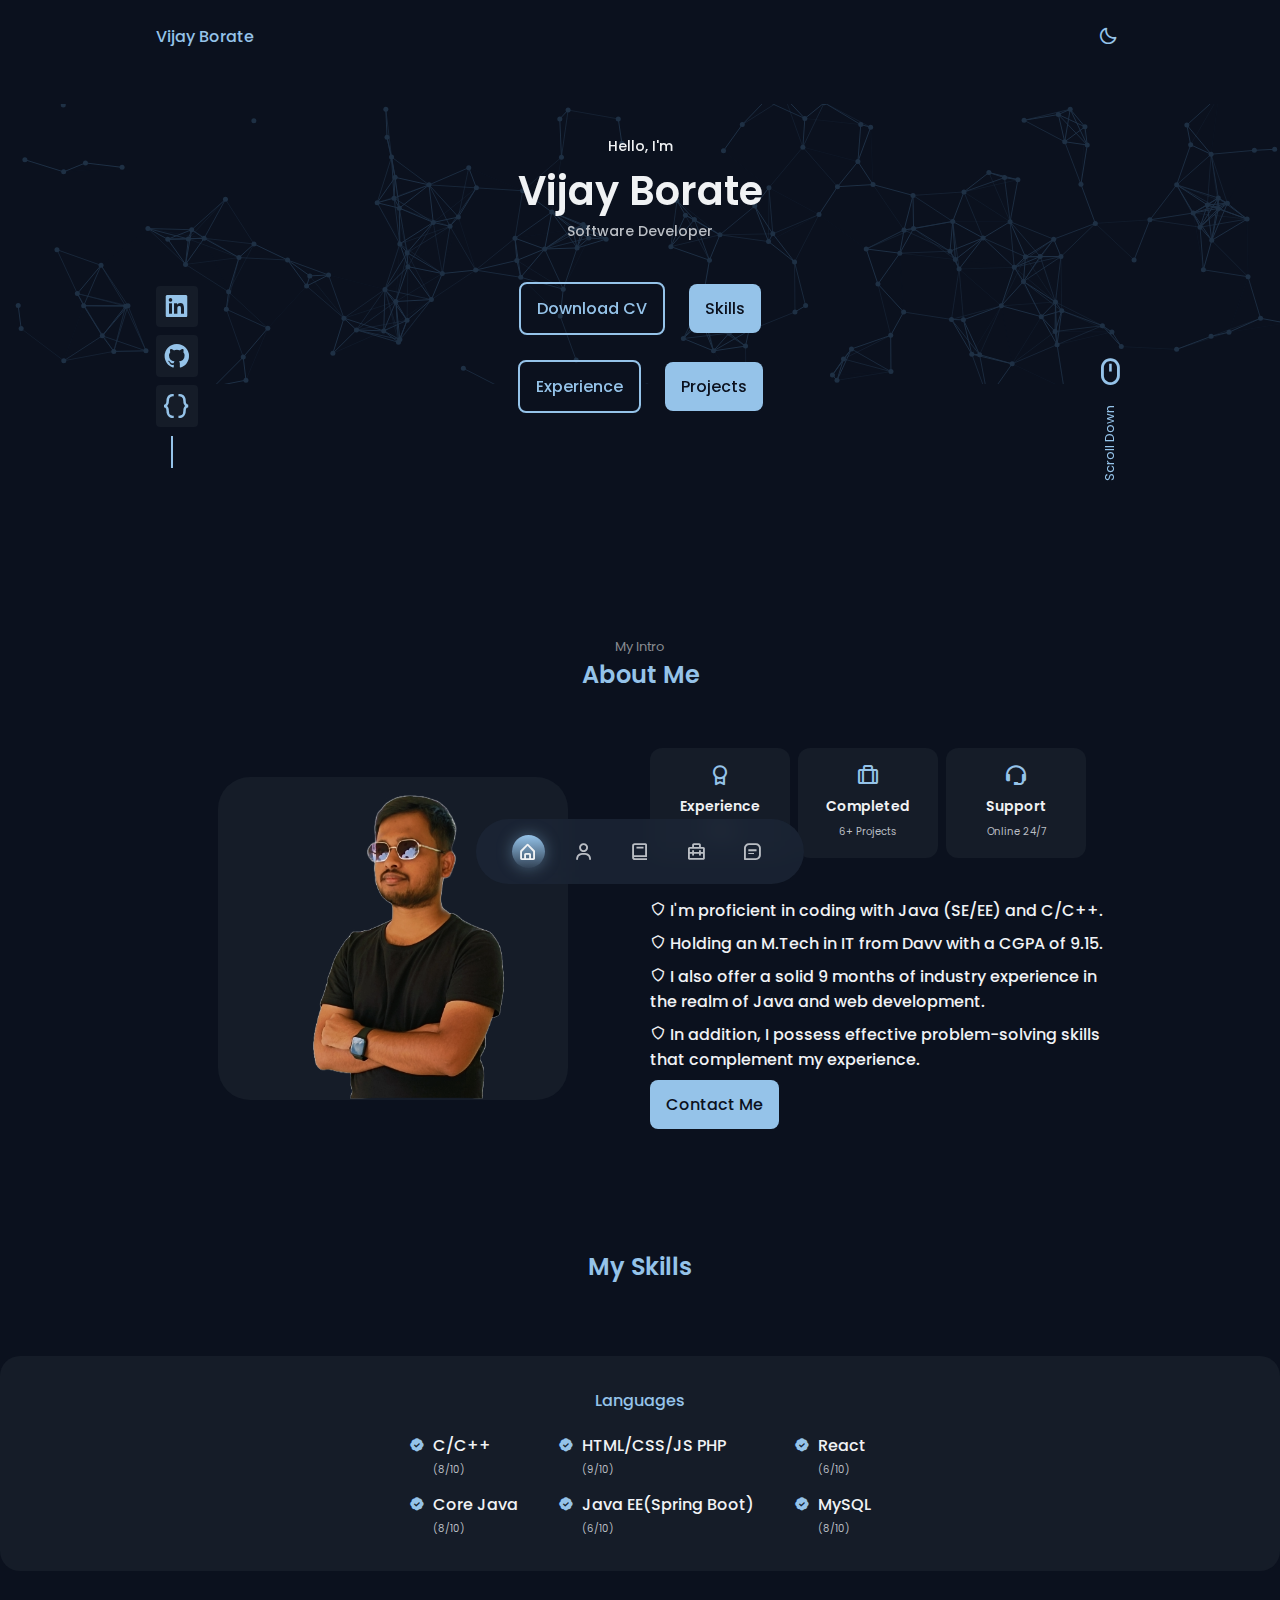
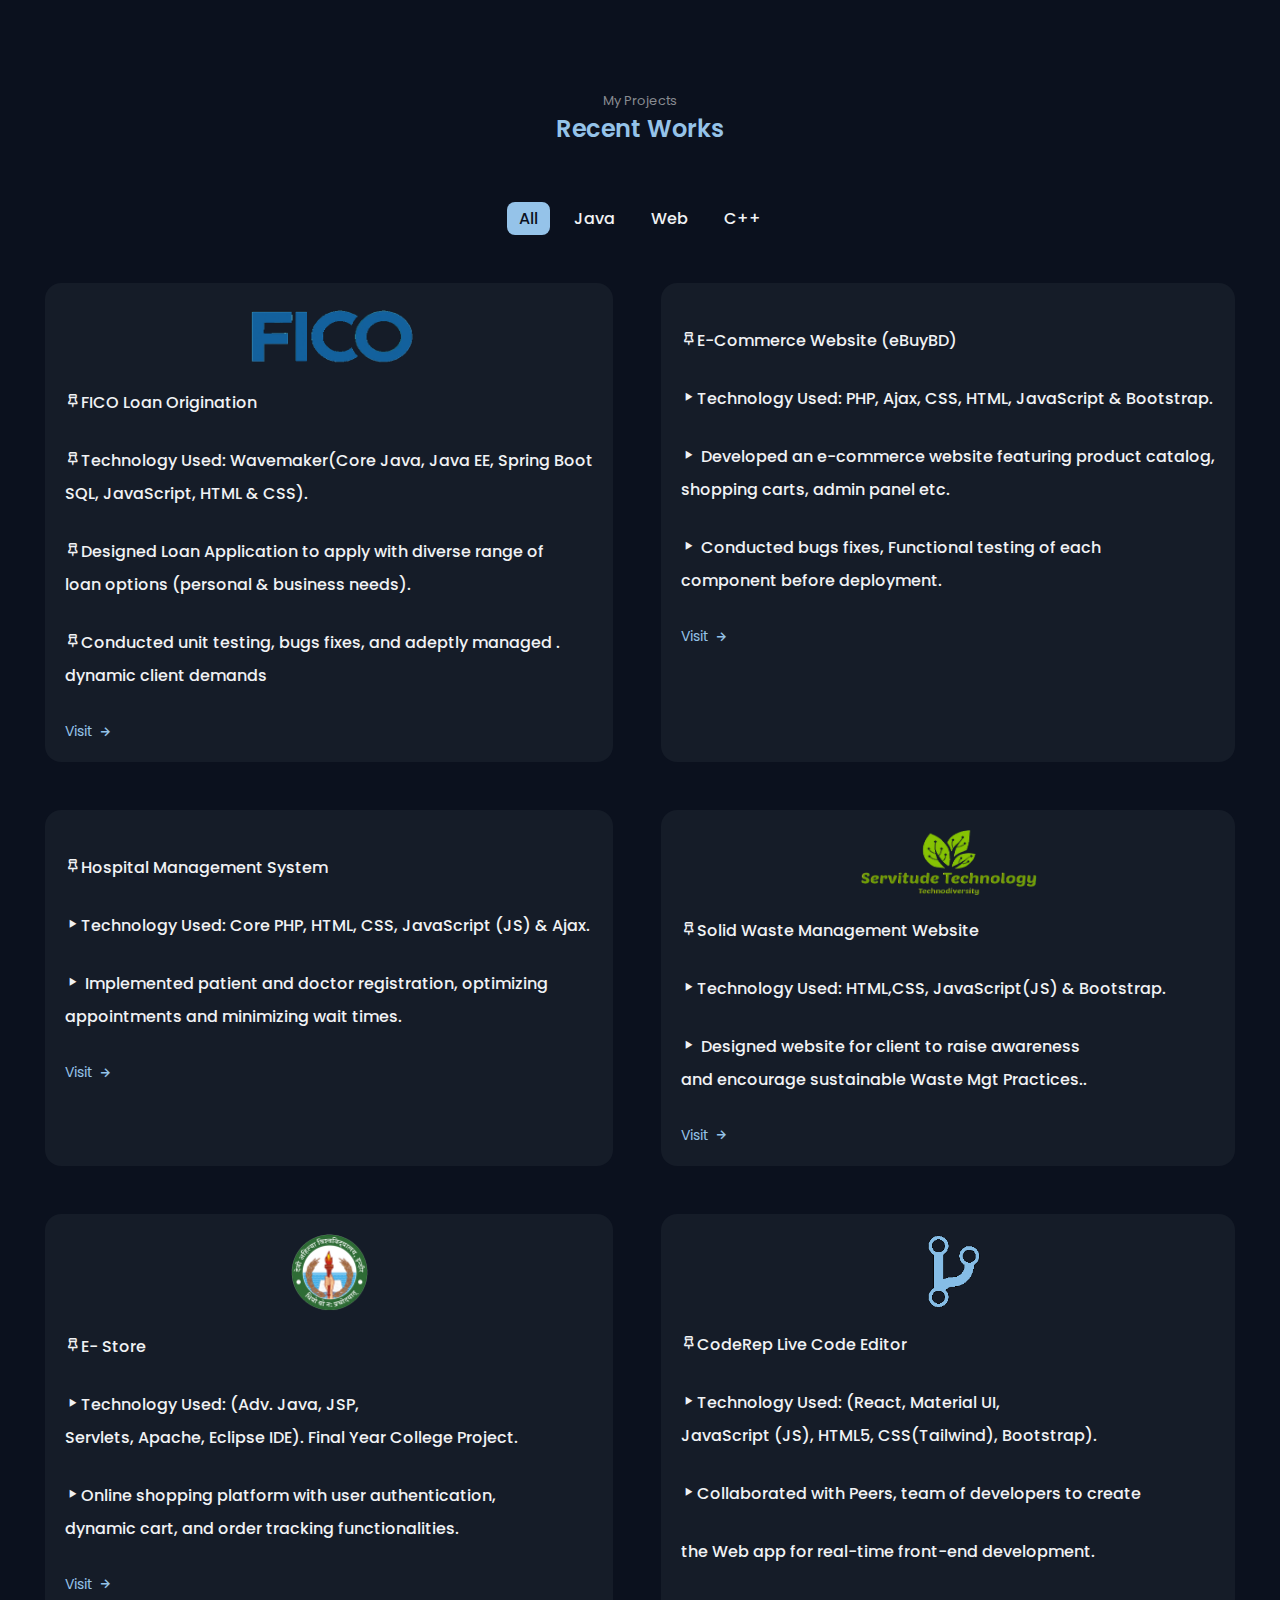
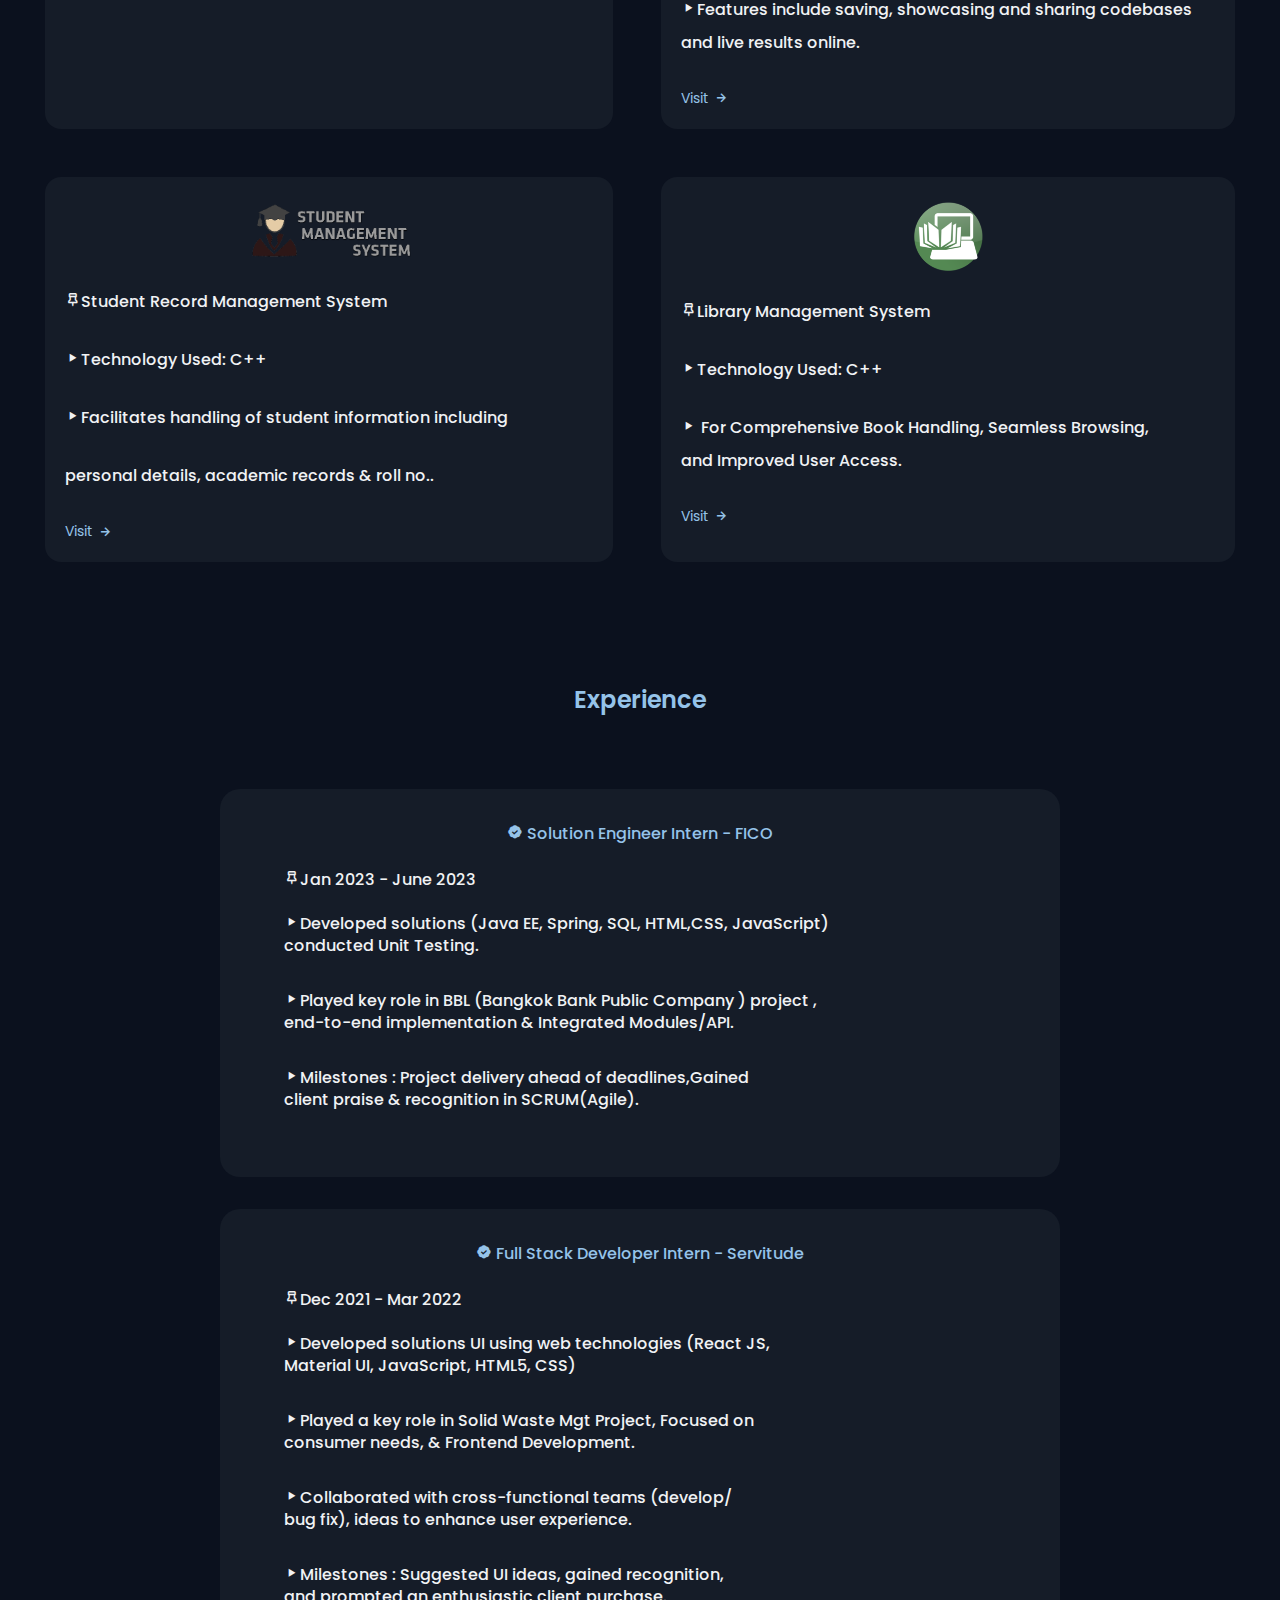
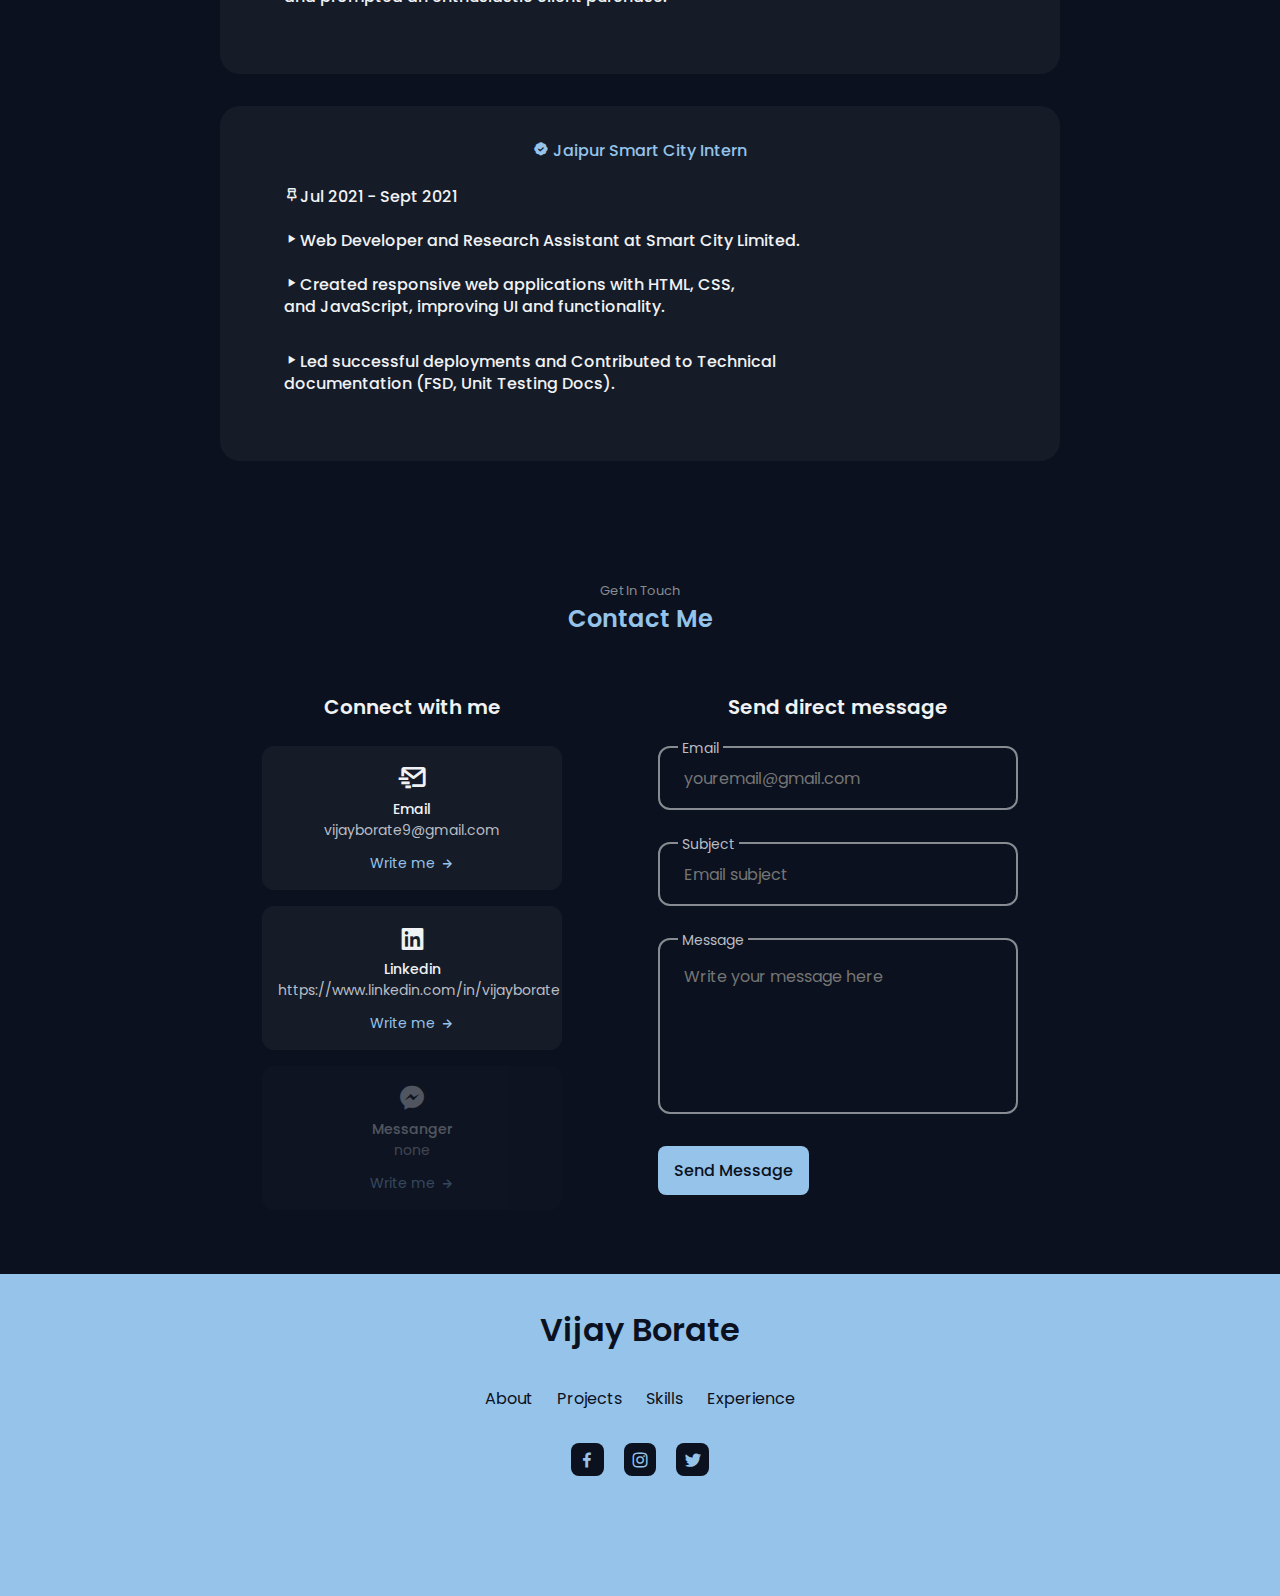
==== commit b8256c16: "Update index.html" ====
--- a/index.html
+++ b/index.html
@@ -196,7 +196,7 @@
                             <div class="skills__data">
                                 <i class='bx bxs-badge-check'></i>
                                 <div>
-                                    <h3 class="skills__name">HTML/CSS/JS</h3>
+                                    <h3 class="skills__name">HTML/CSS/JS PHP</h3>
                                     <span class="skills__level">(9/10)<span>
                                 </div>
                             </div>
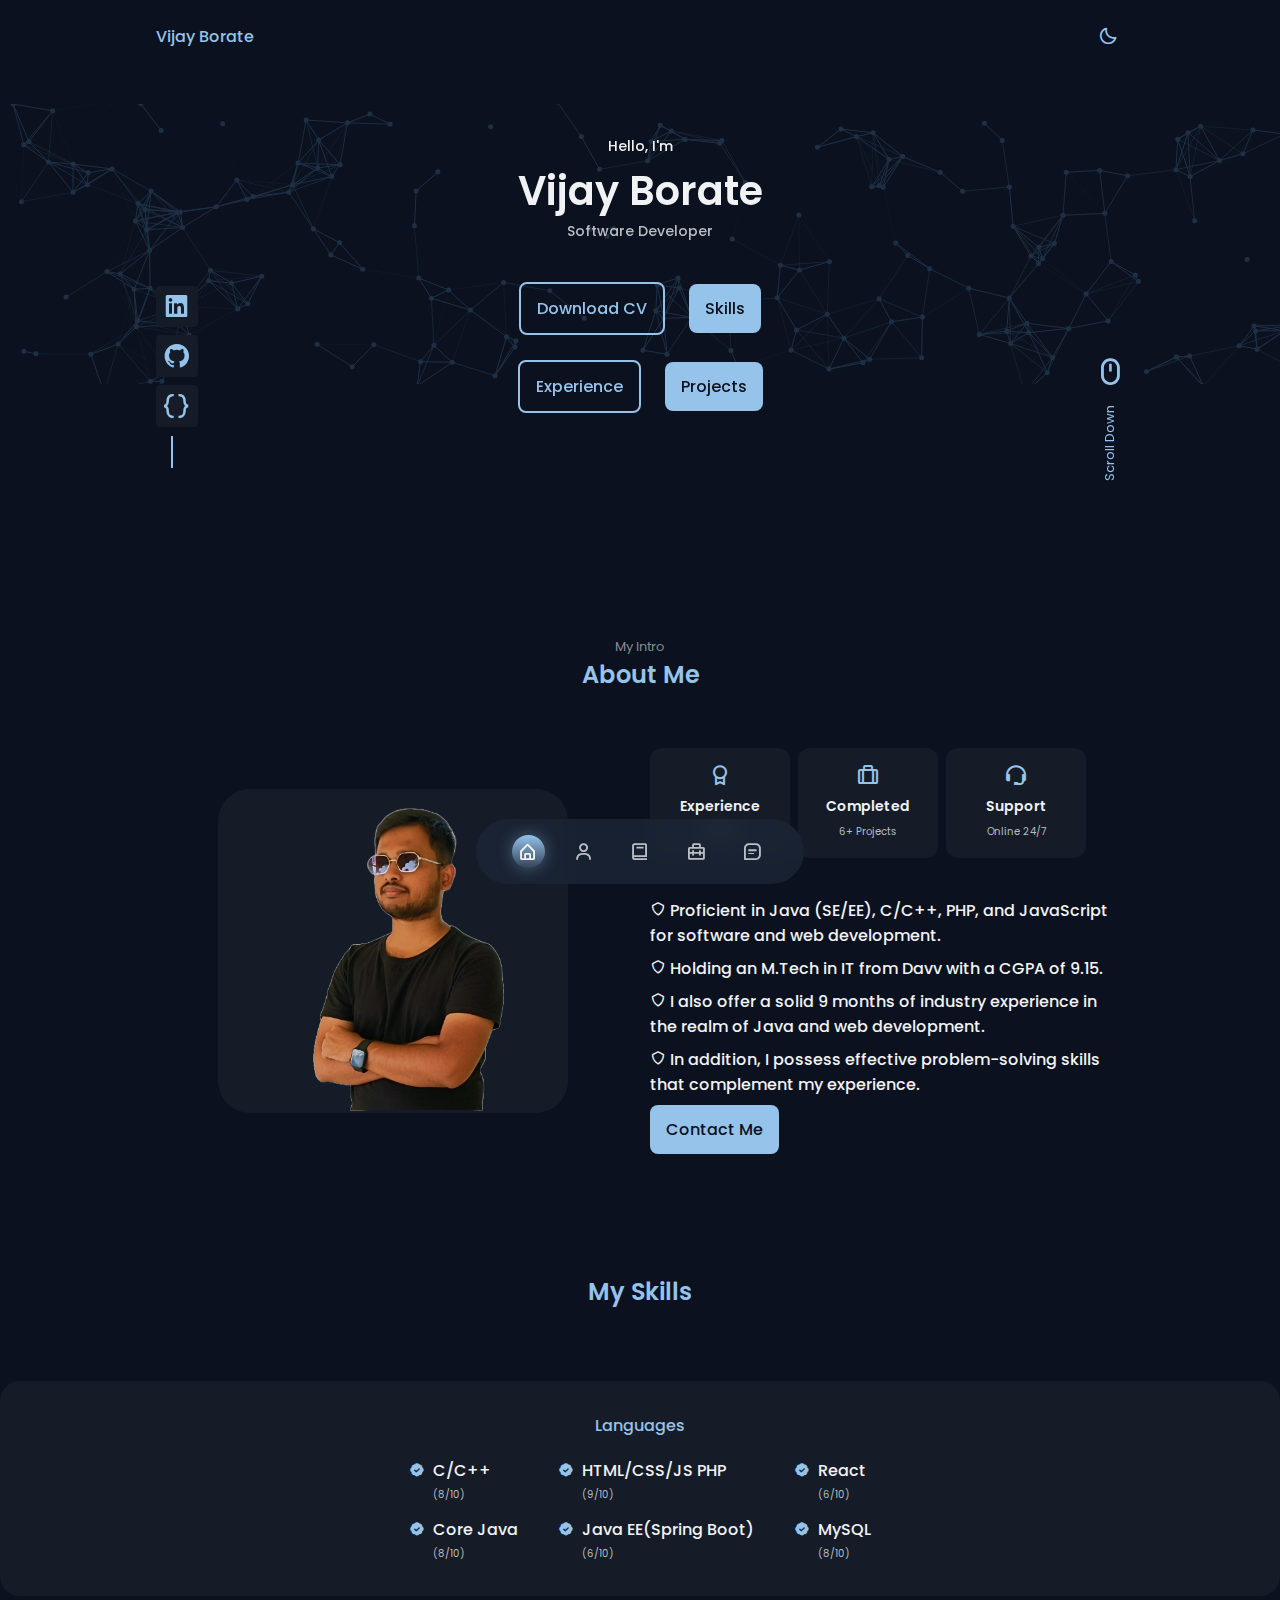
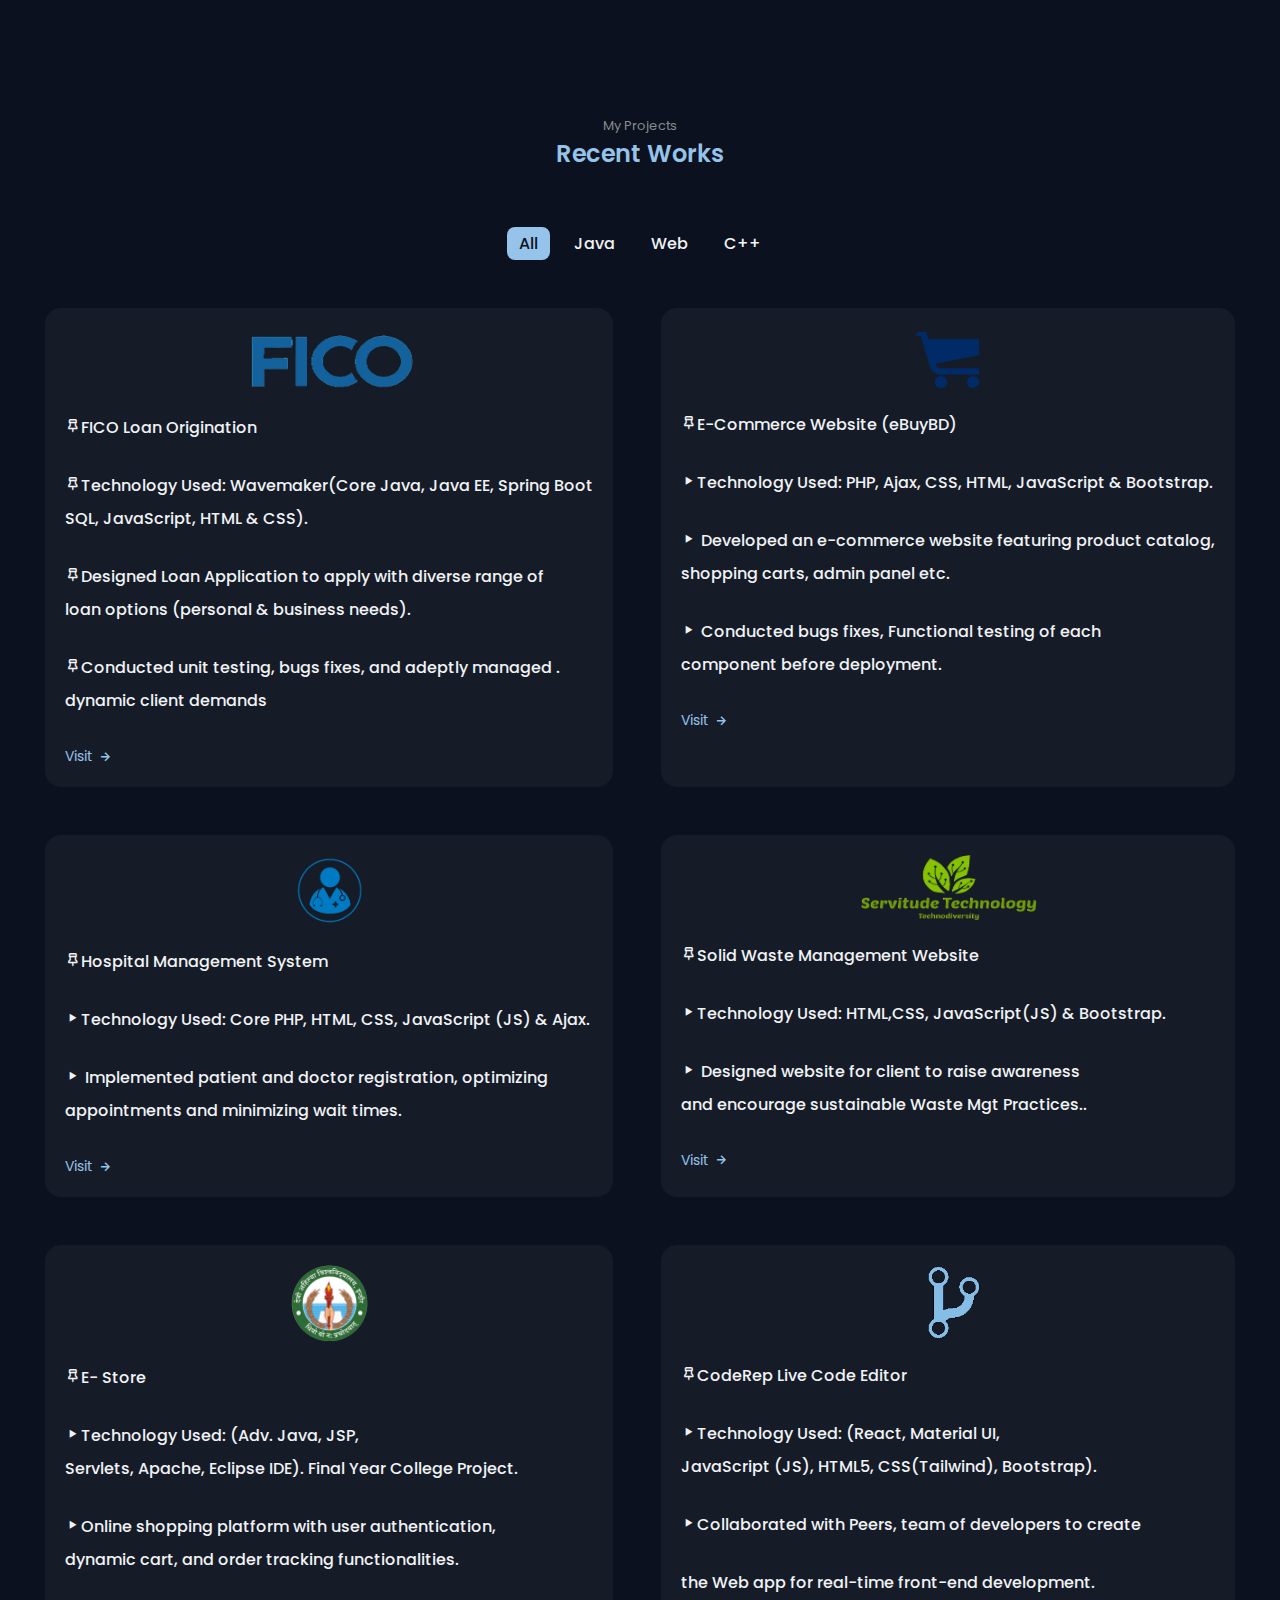
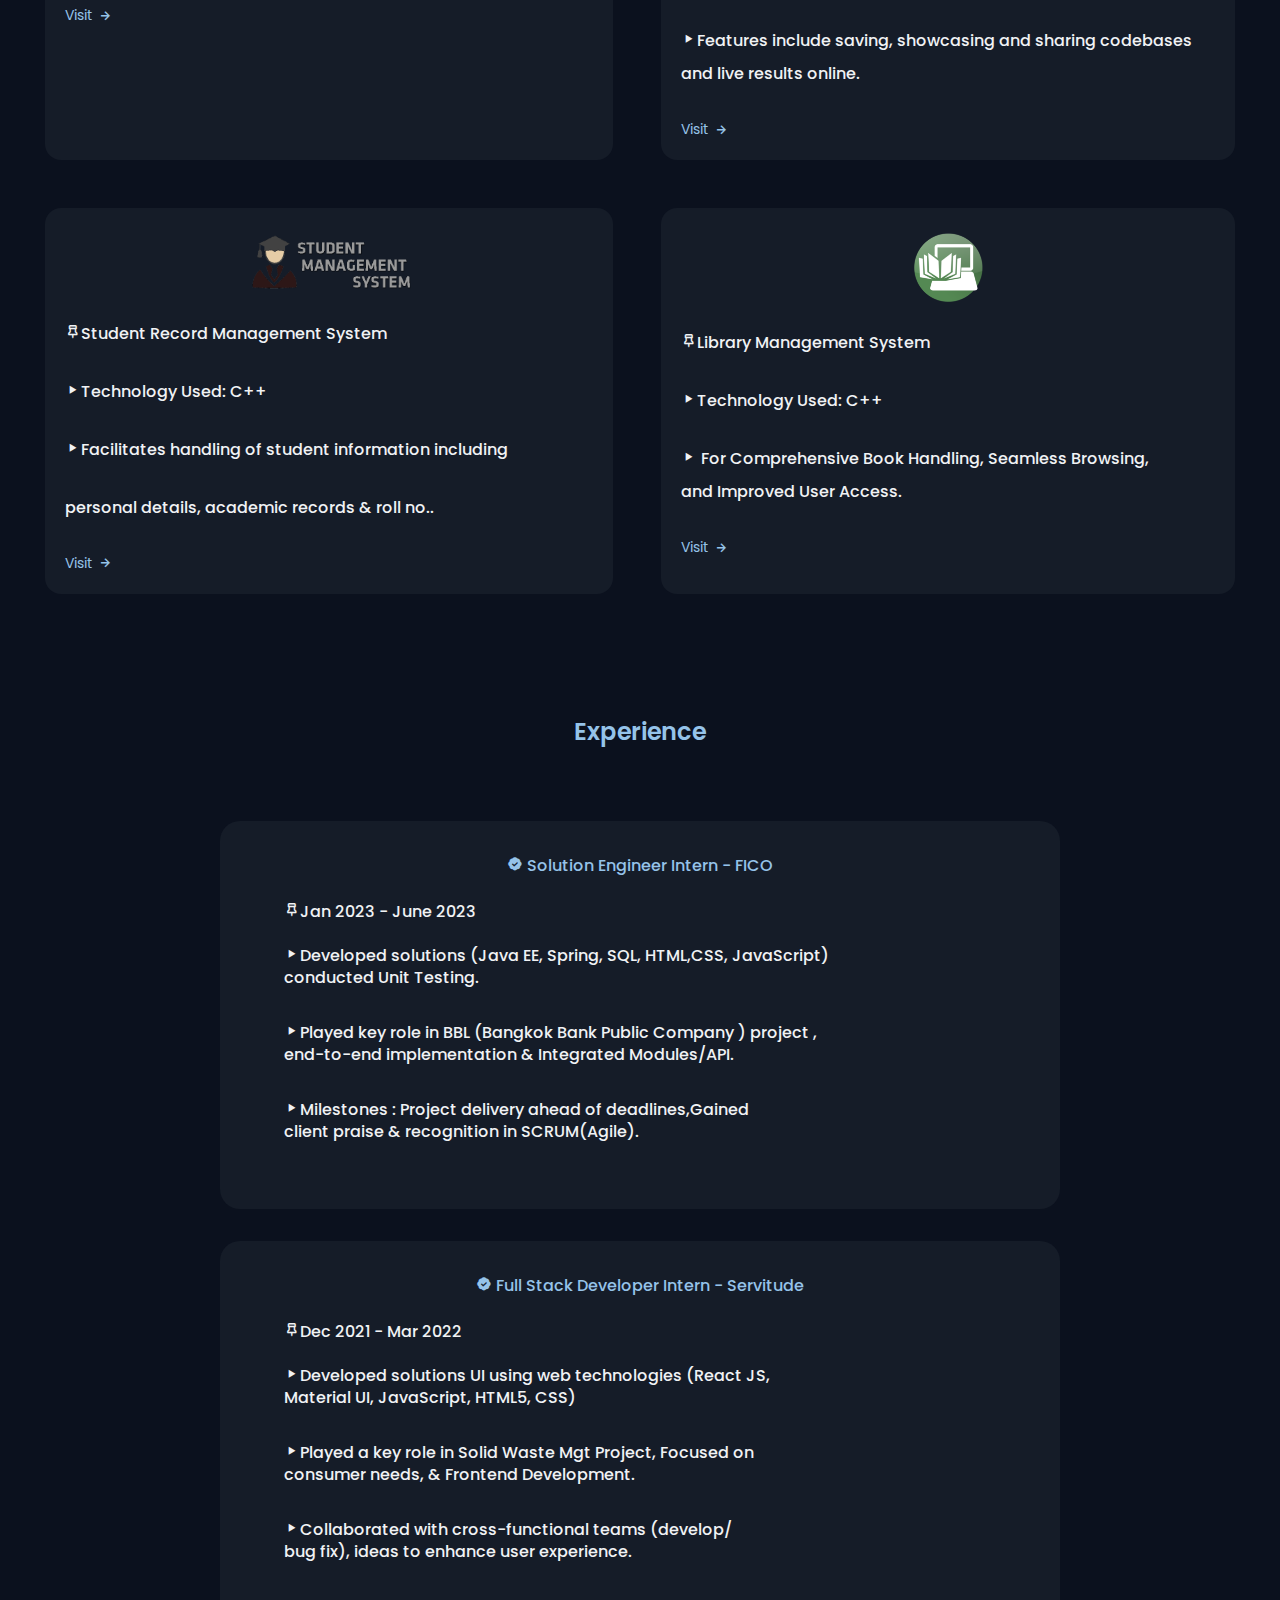
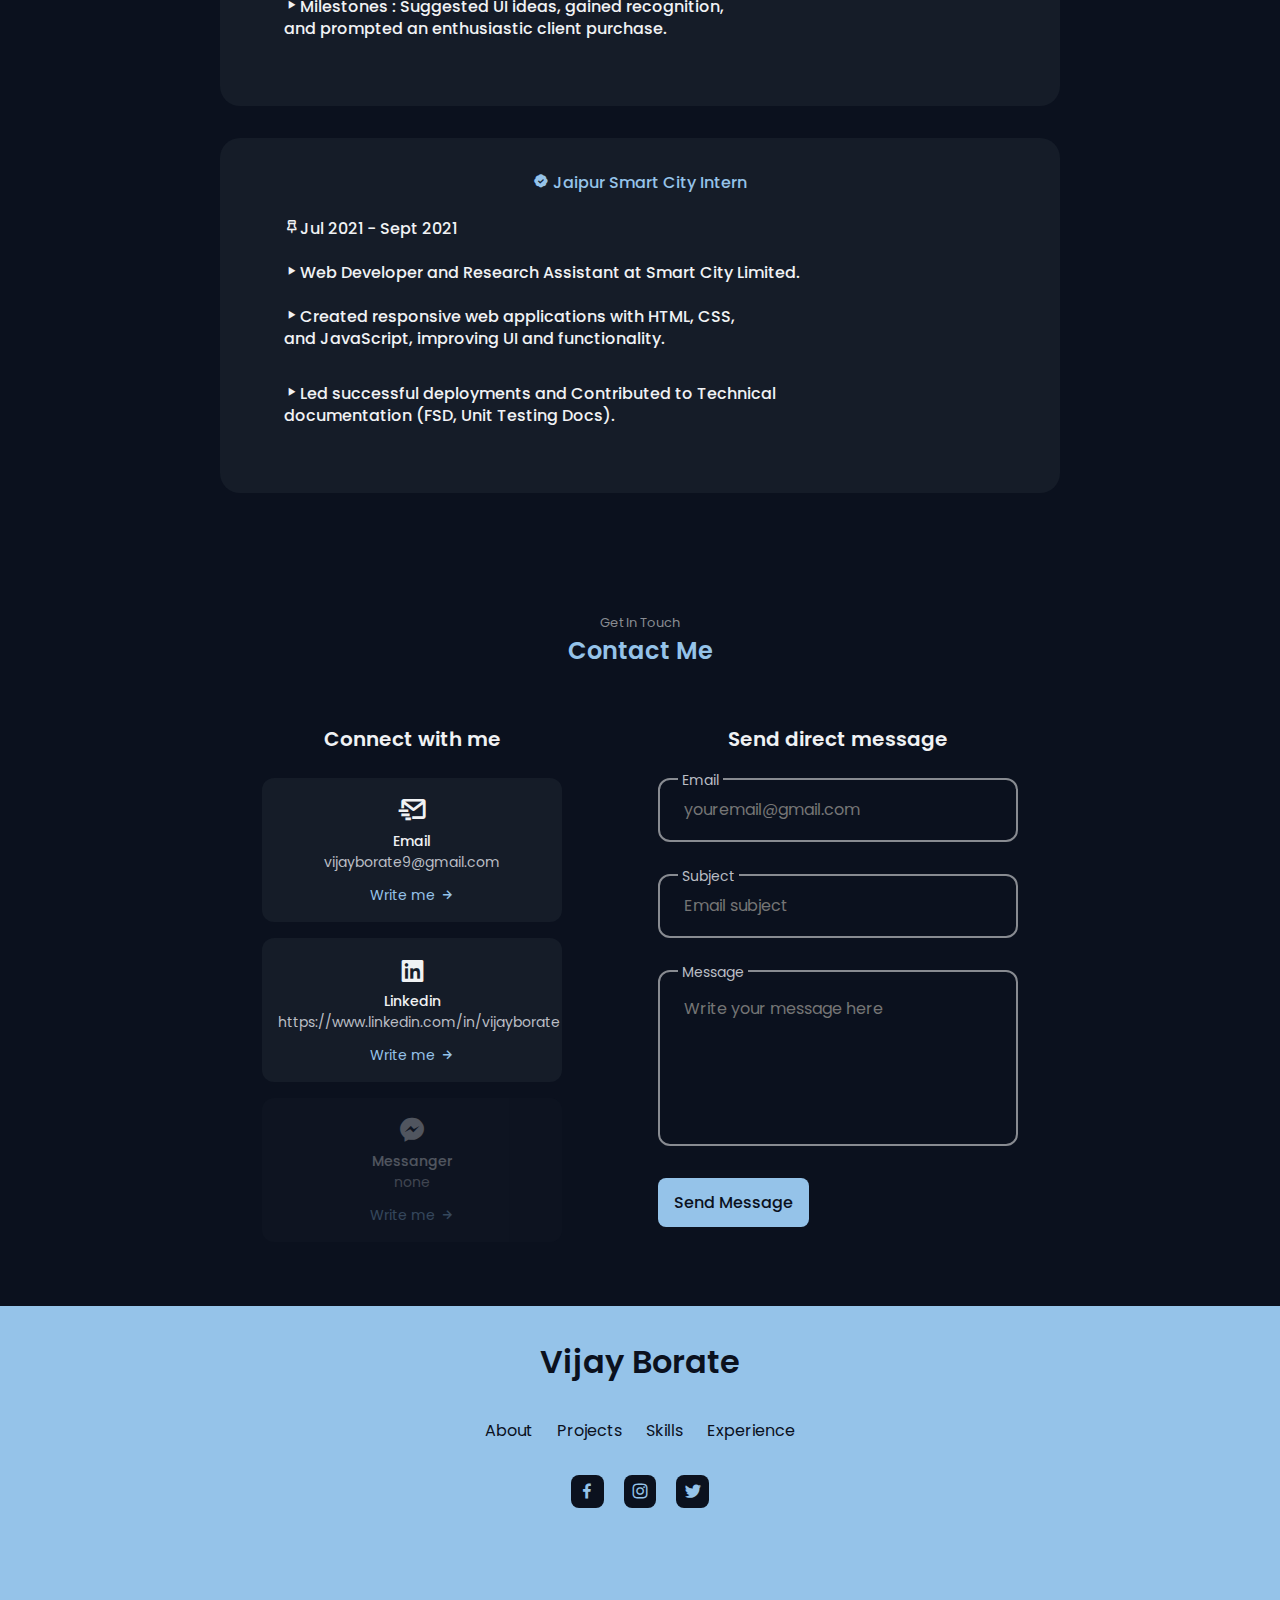
==== commit 78197749: "Update index.html" ====
--- a/index.html
+++ b/index.html
@@ -149,7 +149,7 @@
                     </div>
 
                     <p class="about__description">
-                        <h3 class="work__title"><i class='bx bx-shield'></i>  I'm proficient in coding with Java (SE/EE) and C/C++.</h3>
+                        <h3 class="work__title"><i class='bx bx-shield'></i>  Proficient in Java (SE/EE), C/C++, PHP, and JavaScript for software and web development.</h3>
                         <h3 class="work__title"><i class='bx bx-shield'></i>  Holding an M.Tech in IT from Davv with a CGPA of 9.15. </h3>
                         <h3 class="work__title"><i class='bx bx-shield'></i>  I also offer a solid 9 months of industry experience in the realm of Java and web development. </h3>
                         <h3 class="work__title"><i class='bx bx-shield'></i>  In addition, I possess effective problem-solving skills that complement my experience. </h3>
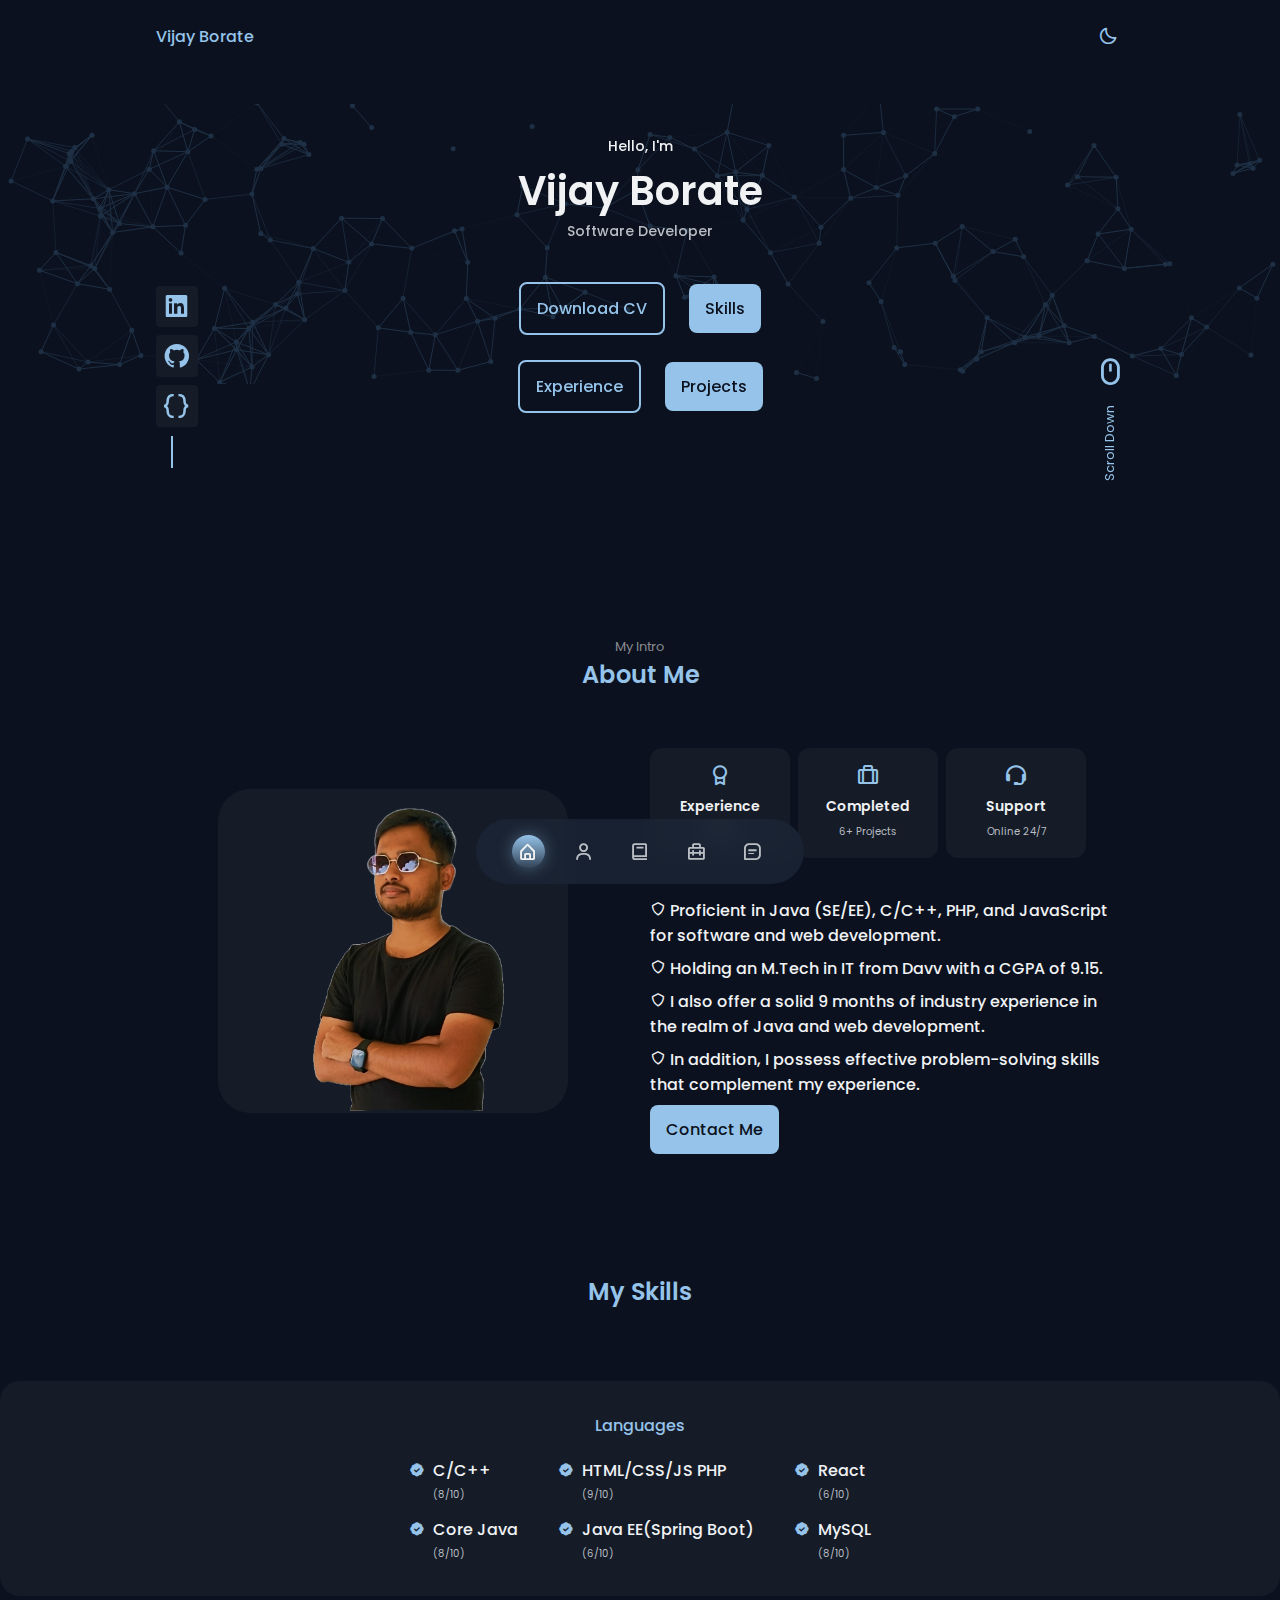
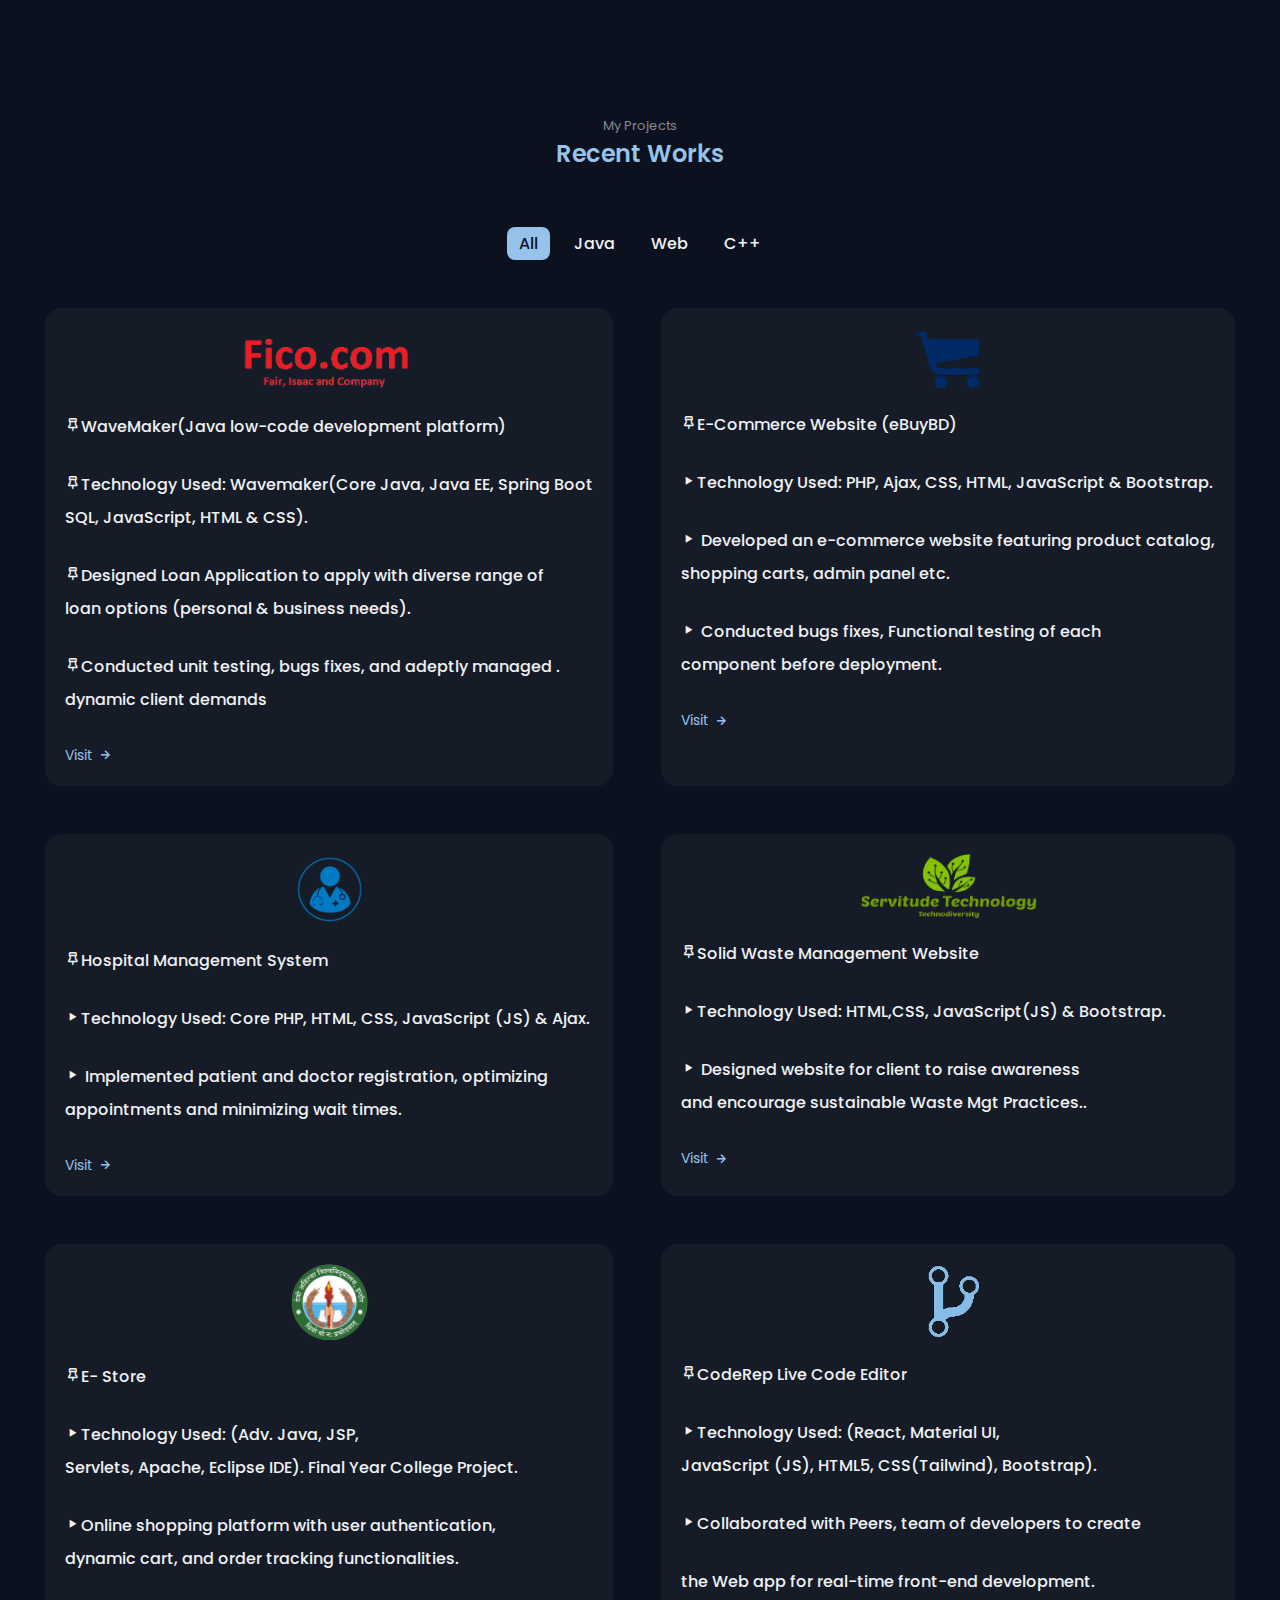
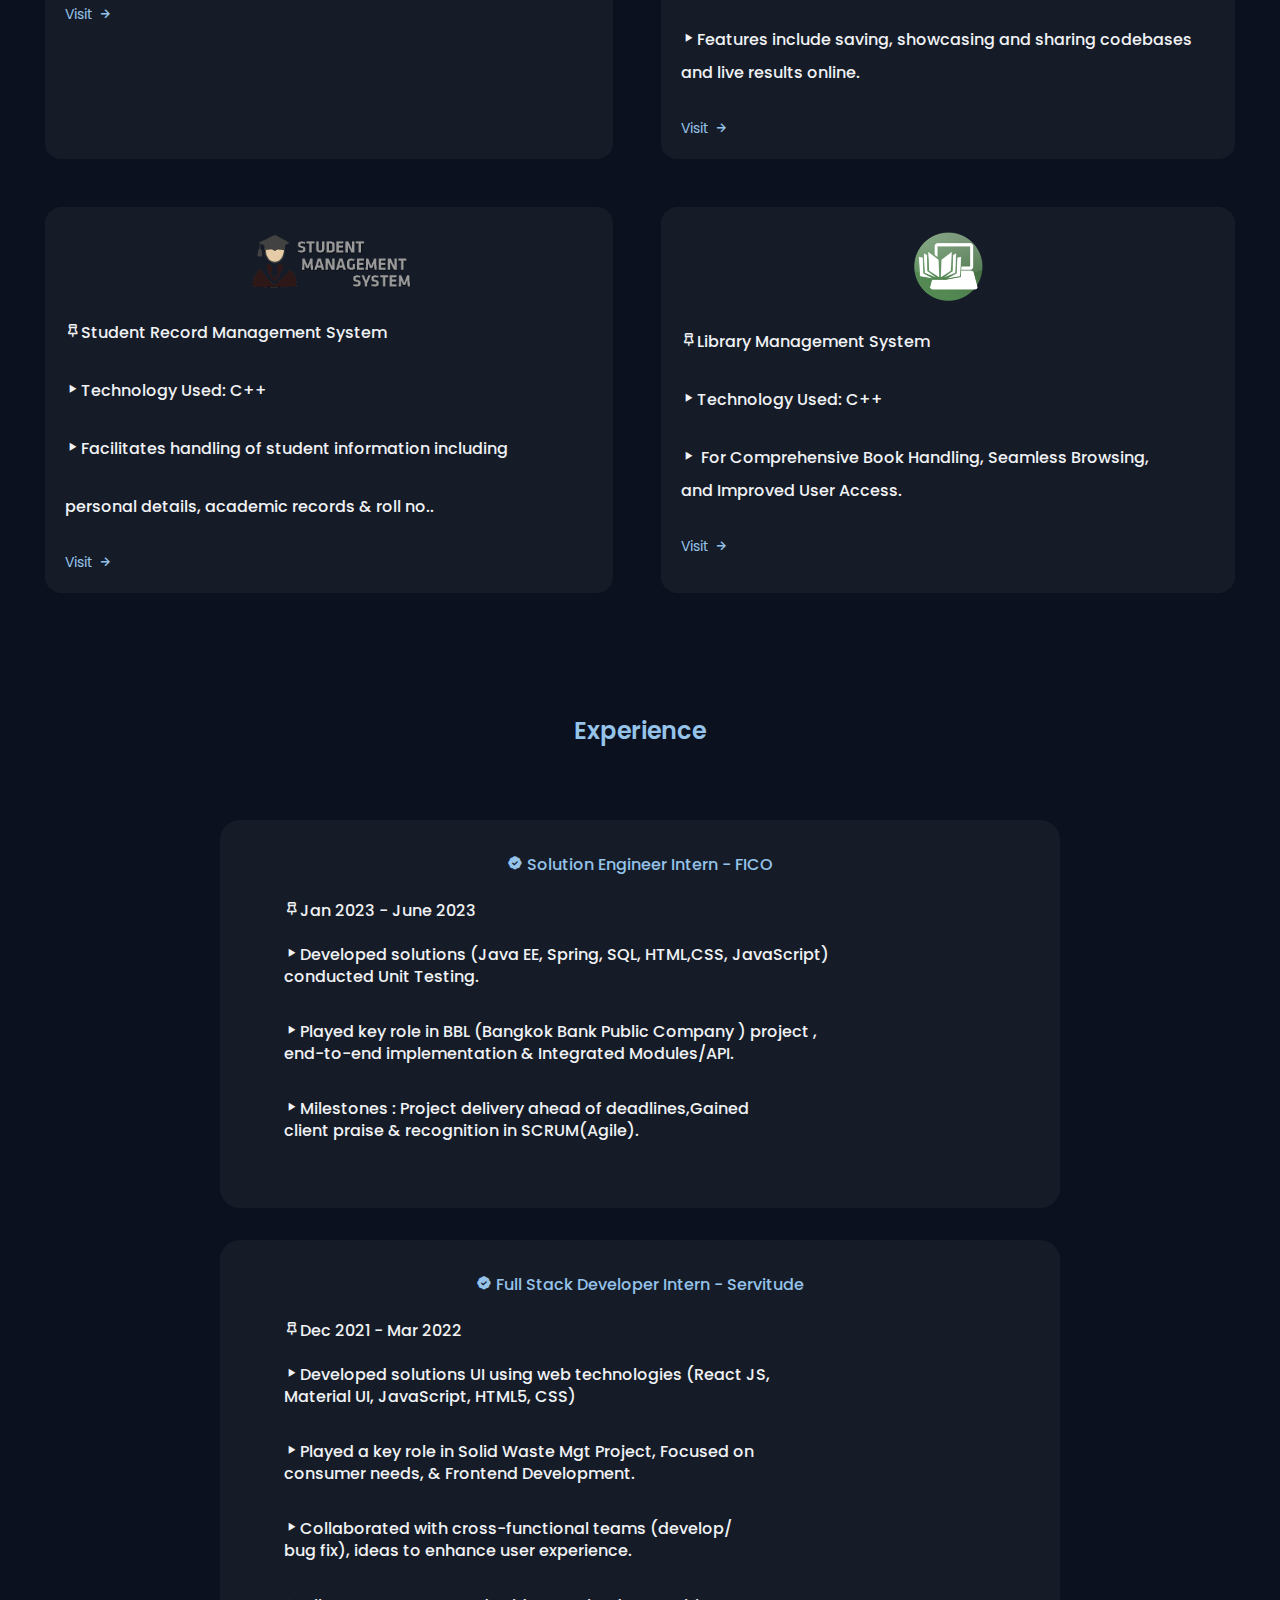
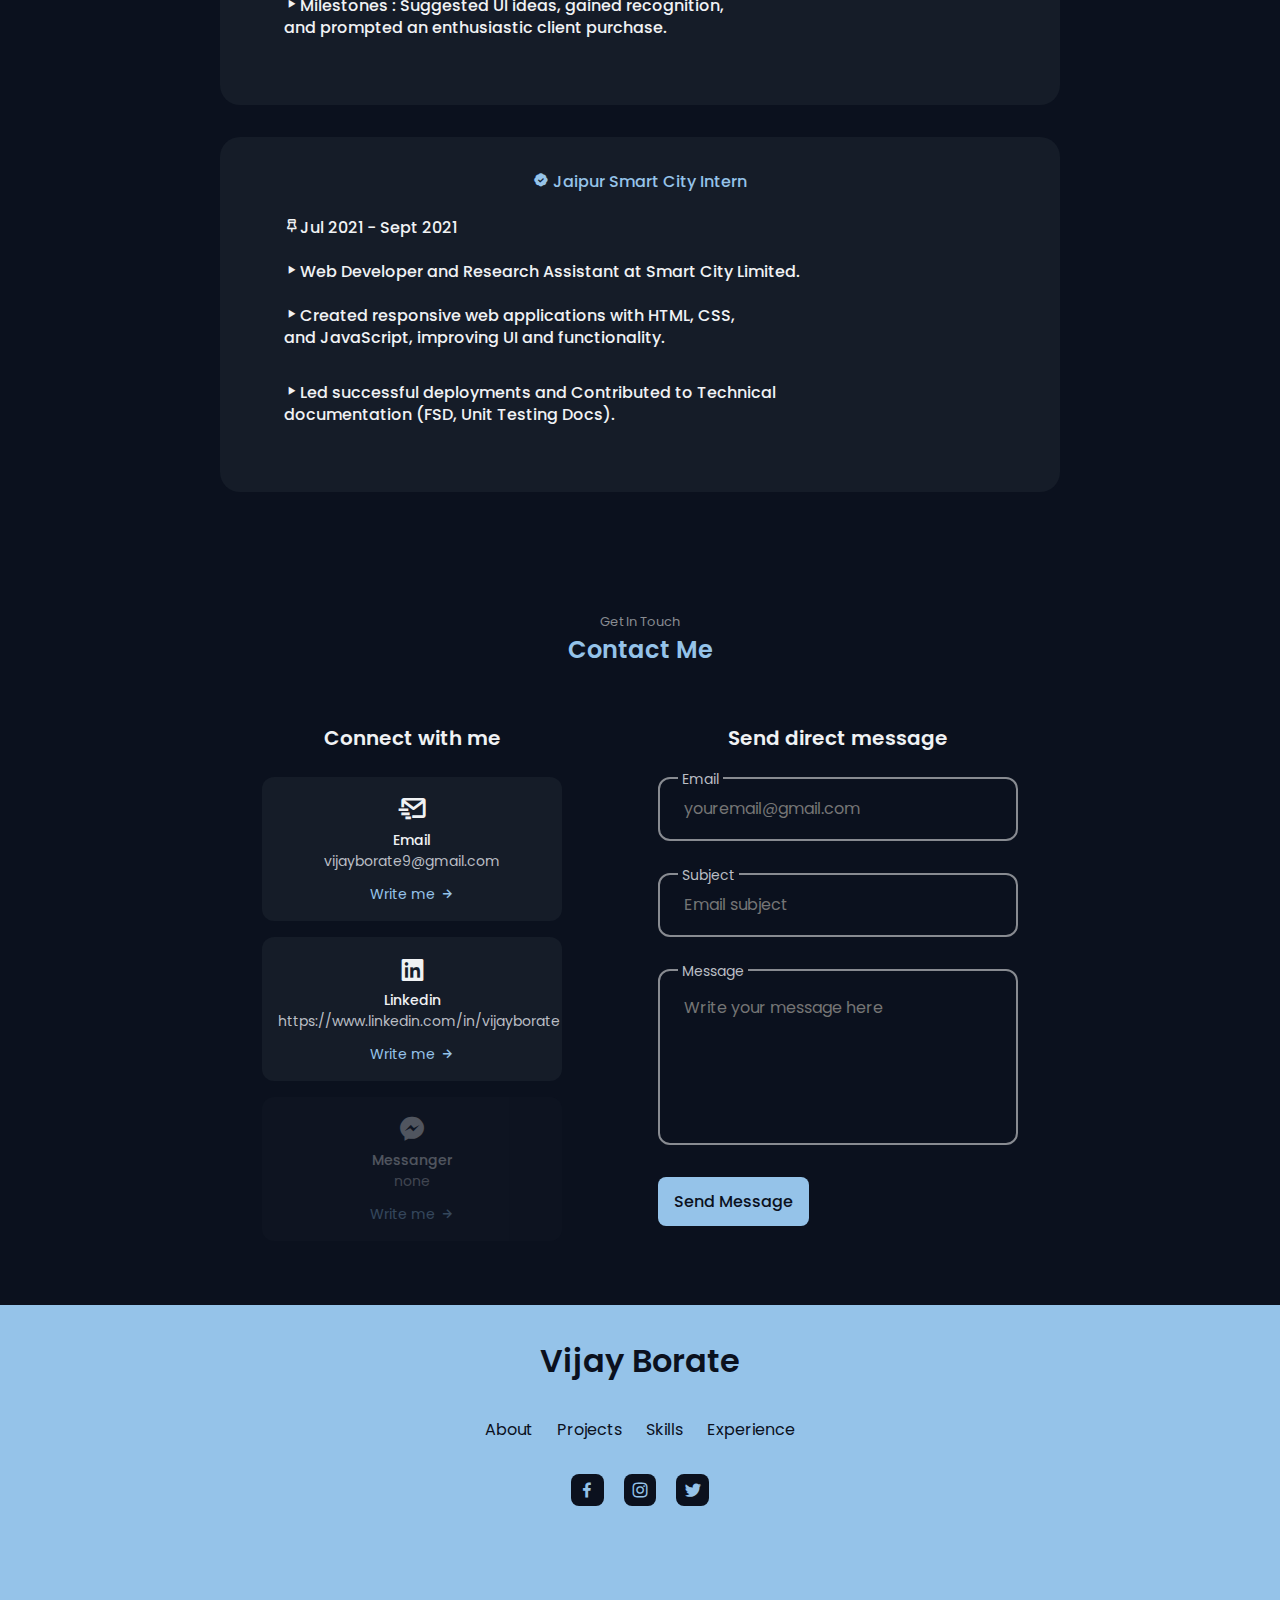
==== commit 1c1c5ea8: "Update index.html" ====
--- a/index.html
+++ b/index.html
@@ -257,7 +257,7 @@
                 <div class="work__card mix java all">
                     <div style="text-align: center;">
                     <img id="weather" src="./assets/img/fico.png" alt="" class="work__img"></div>
-                    <h3 class="work__title"><i class='bx bx-pin'></i>FICO Loan Origination </h3><br>
+                    <h3 class="work__title"><i class='bx bx-pin'></i>WaveMaker(Java low-code development platform) </h3><br>
                    <h3 class="work__title"><i class='bx bx-pin'></i>Technology Used: Wavemaker(Core Java, Java EE, Spring Boot</h3>
                     <h2 class="work__title">SQL, JavaScript, HTML & CSS). </h2><br>
                     <h3 class="work__title"><i class='bx bx-pin'></i>Designed Loan Application to apply with diverse range of </h3>
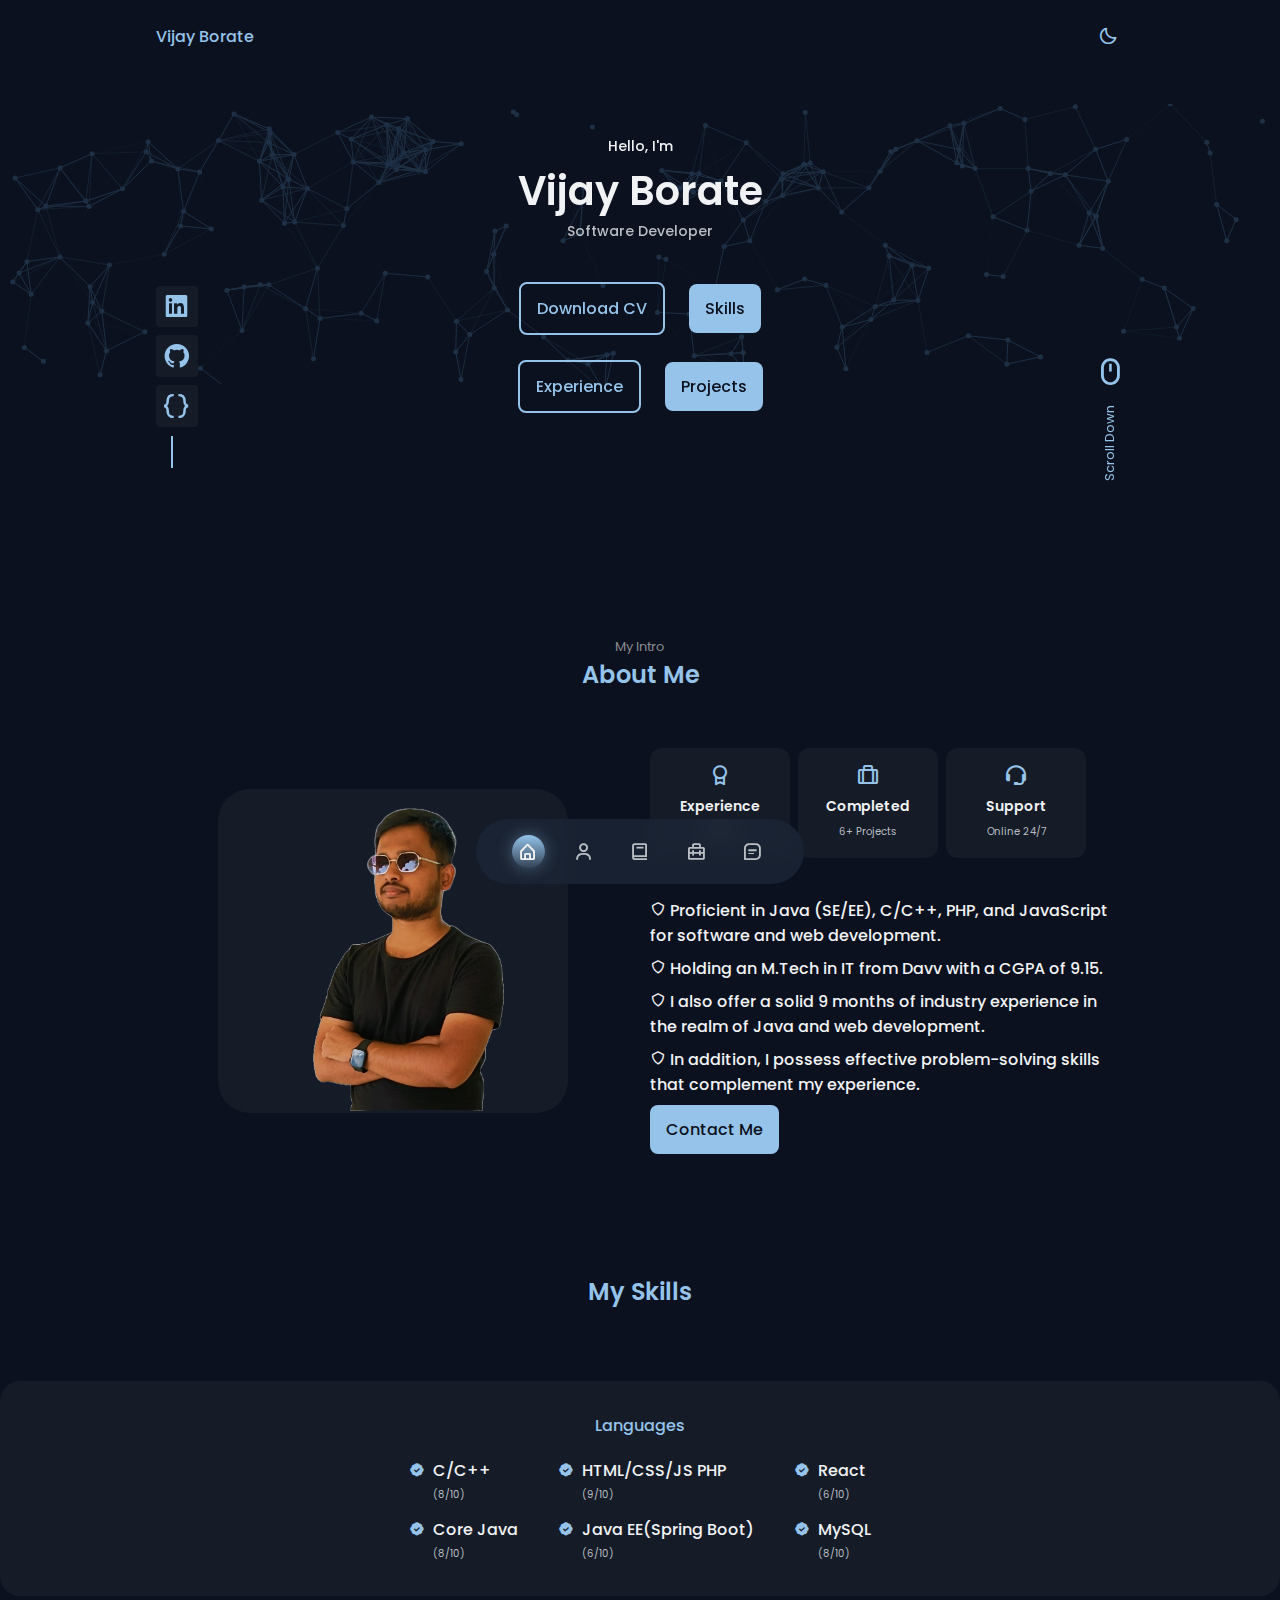
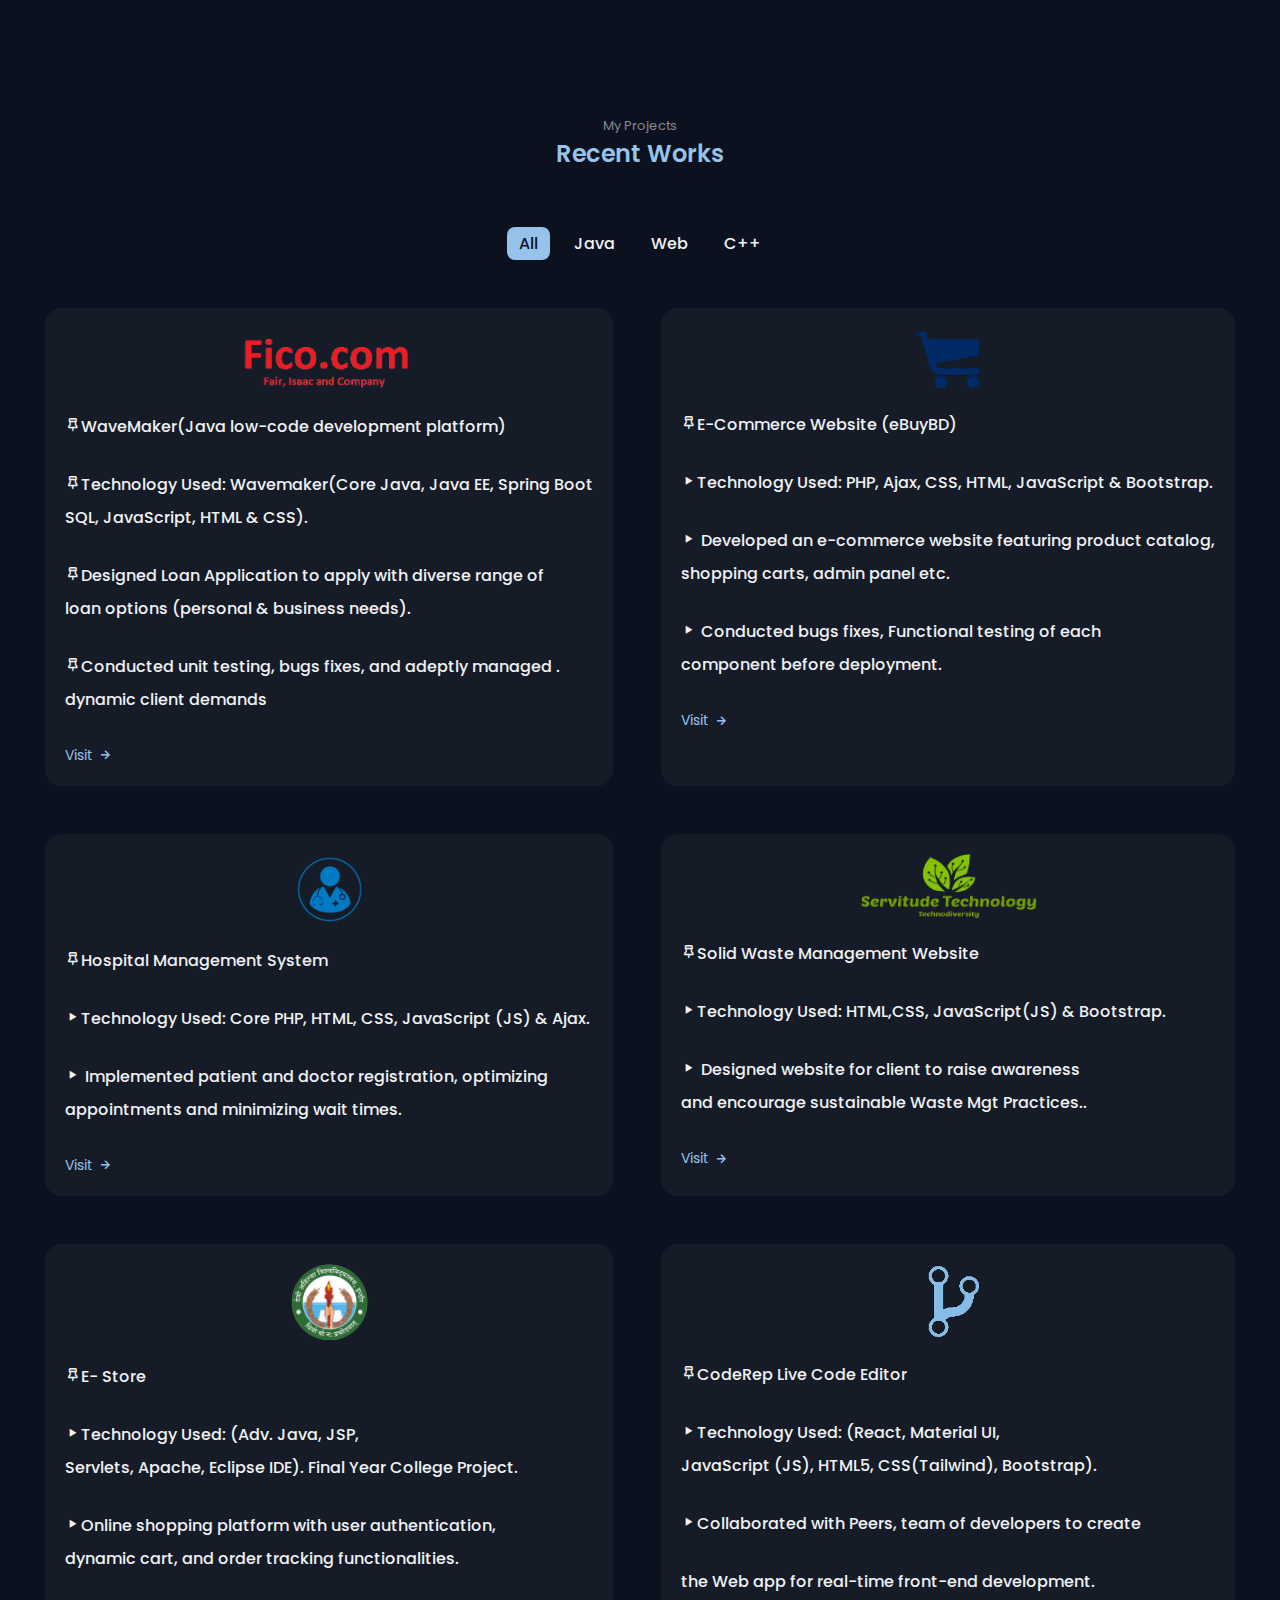
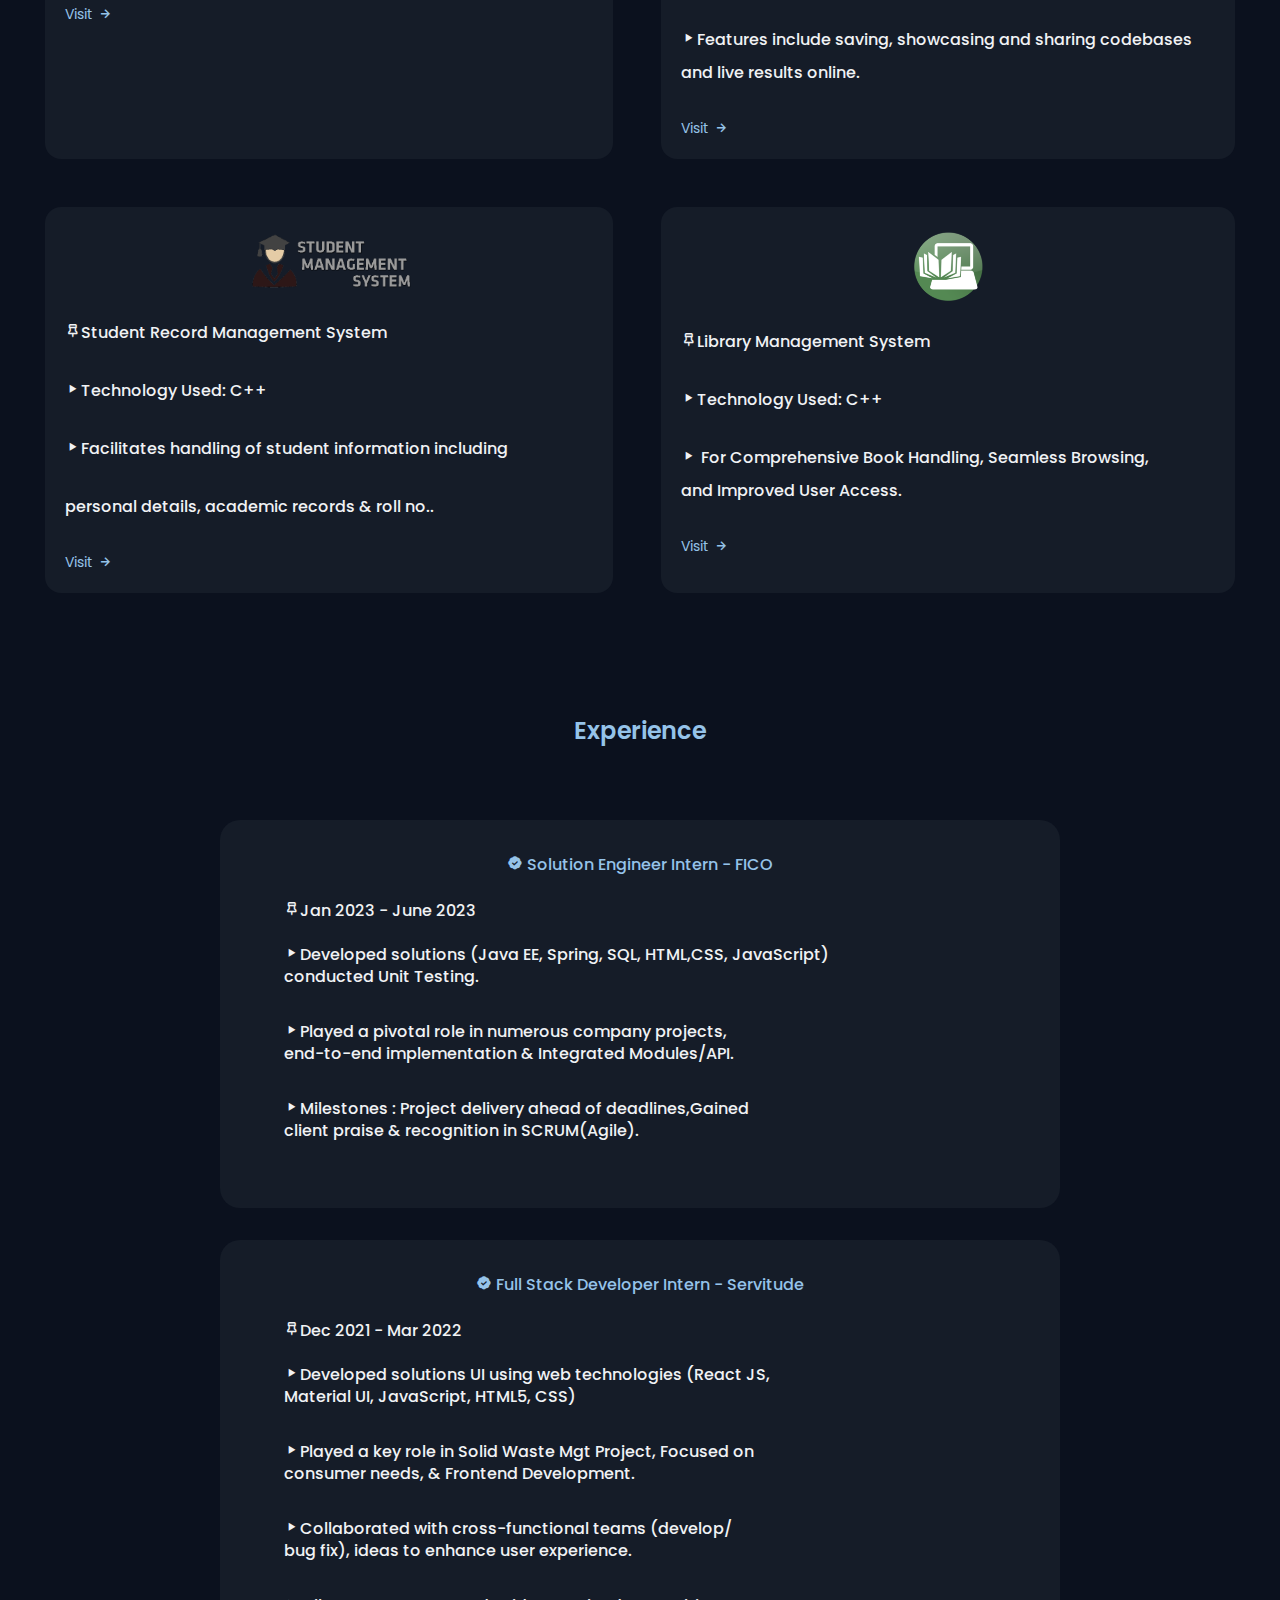
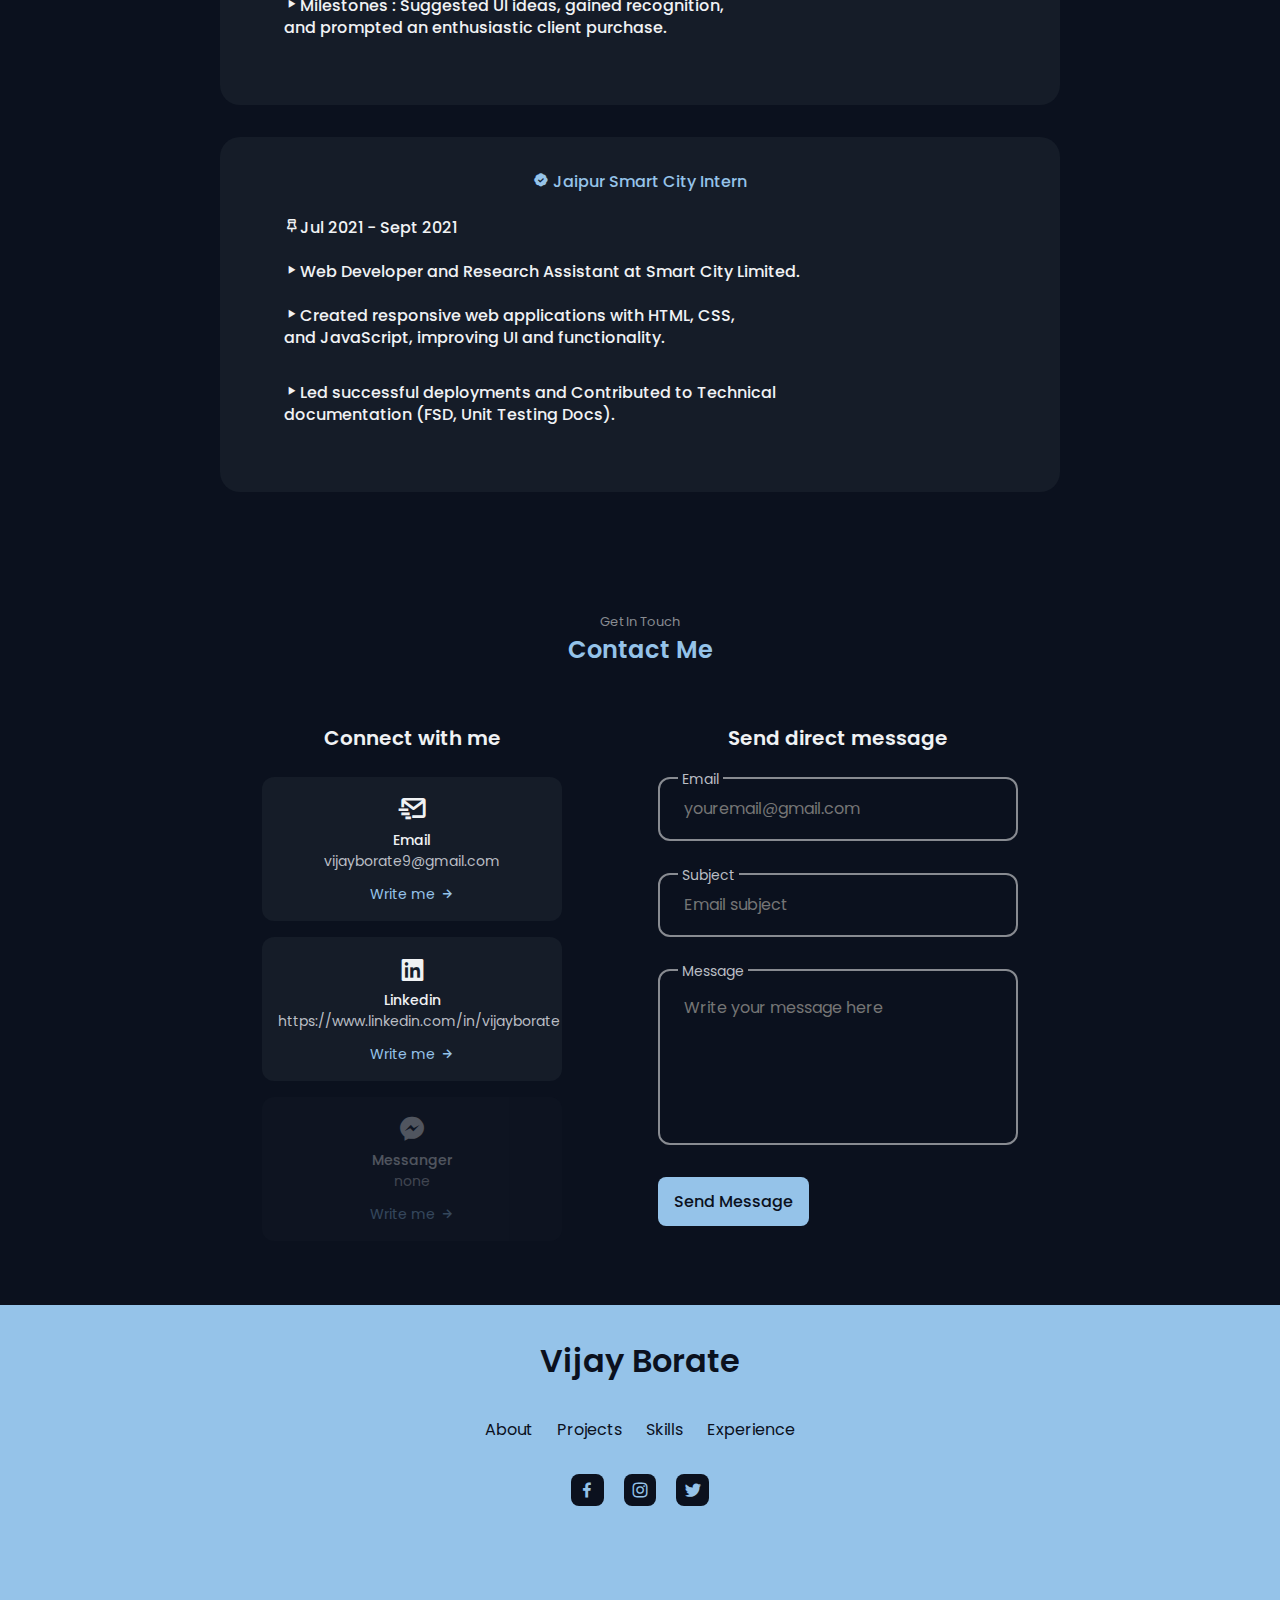
==== commit 02ee6e00: "Update index.html" ====
--- a/index.html
+++ b/index.html
@@ -405,7 +405,7 @@
                        <h2 class="work__title">  conducted Unit Testing.</h2>
                        <h2 class="work__title"> </h2><br>
 
-                       <h3 class="skills__name"><i class='bx bx-play'></i>Played key role in BBL (Bangkok Bank Public Company ) project ,</h3>
+                       <h3 class="skills__name"><i class='bx bx-play'></i>Played a pivotal role in numerous company projects,</h3>
                        <h2 class="work__title">  end-to-end implementation & Integrated Modules/API.</h2><br>
                        <h3 class="skills__name"><i class='bx bx-play'></i>Milestones : Project delivery ahead of deadlines,Gained </h3>
                        <h2 class="work__title">  client praise & recognition in SCRUM(Agile). </h2><br>
